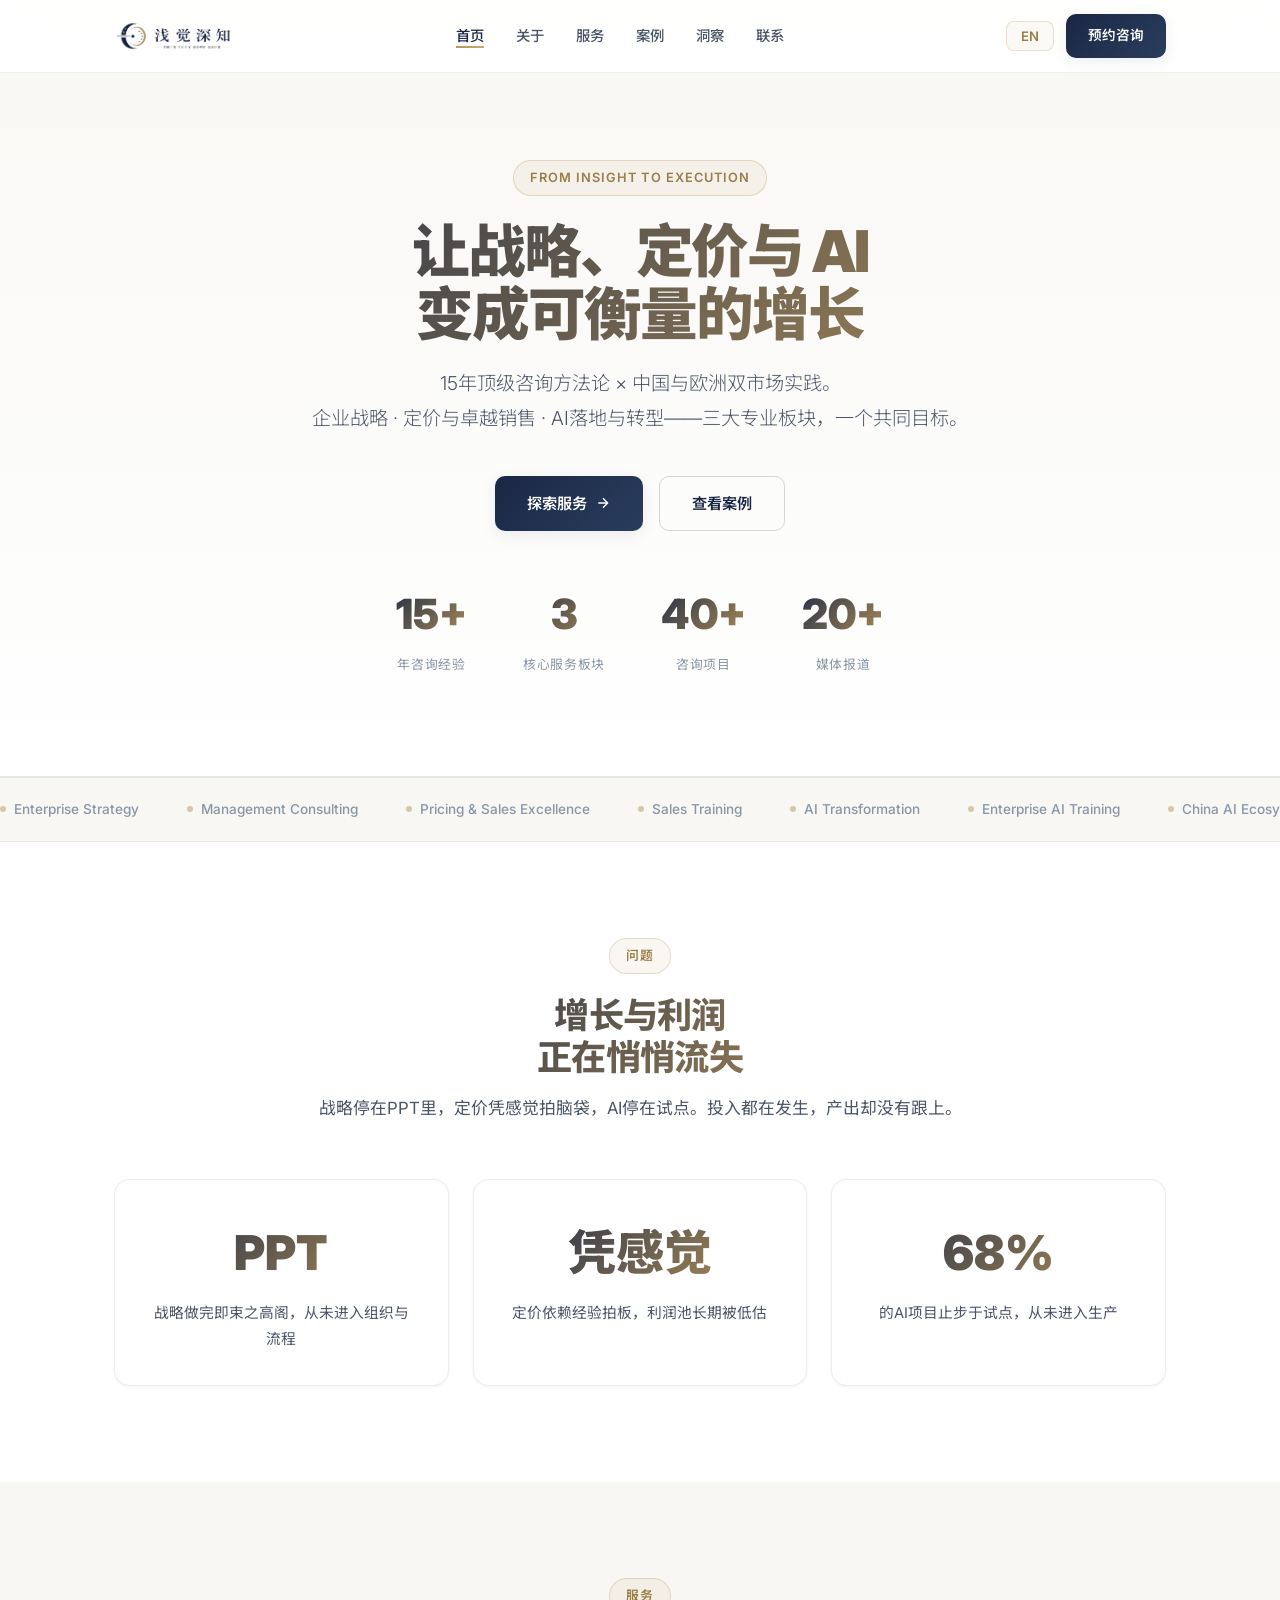
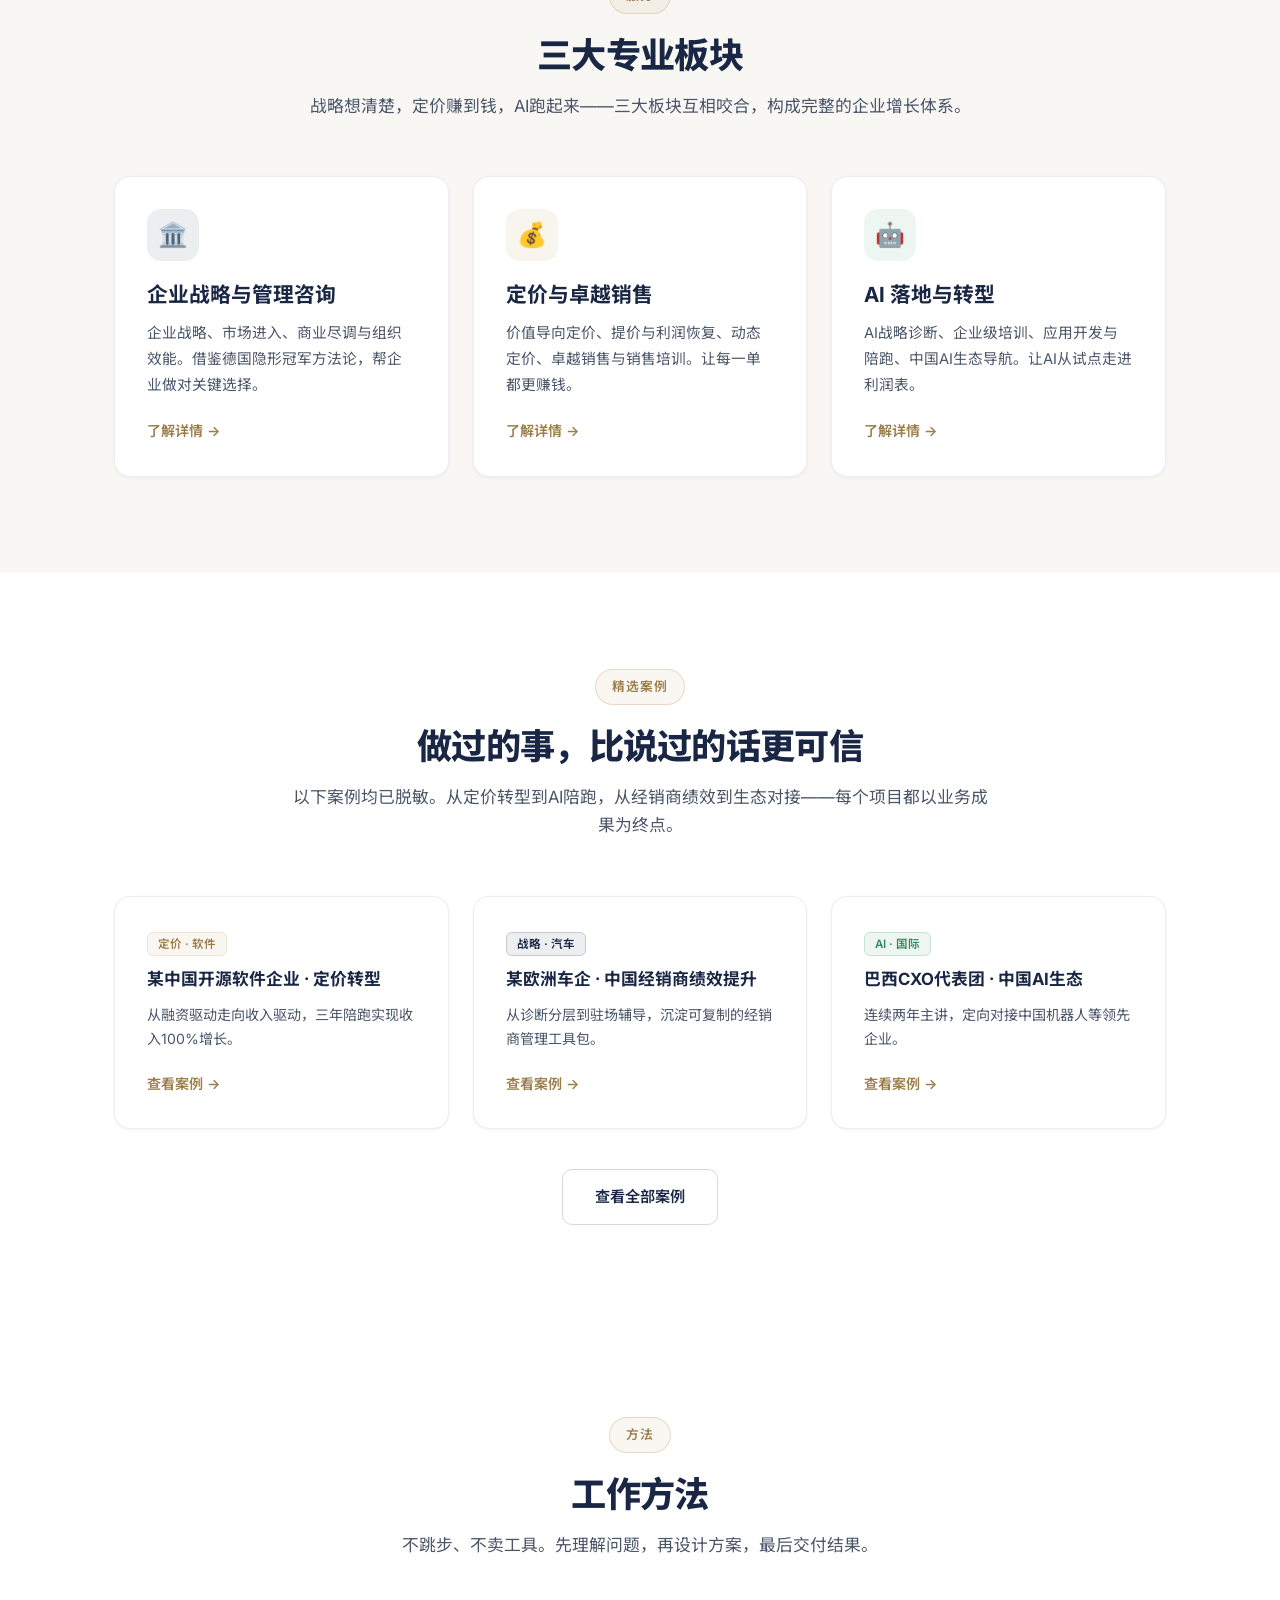
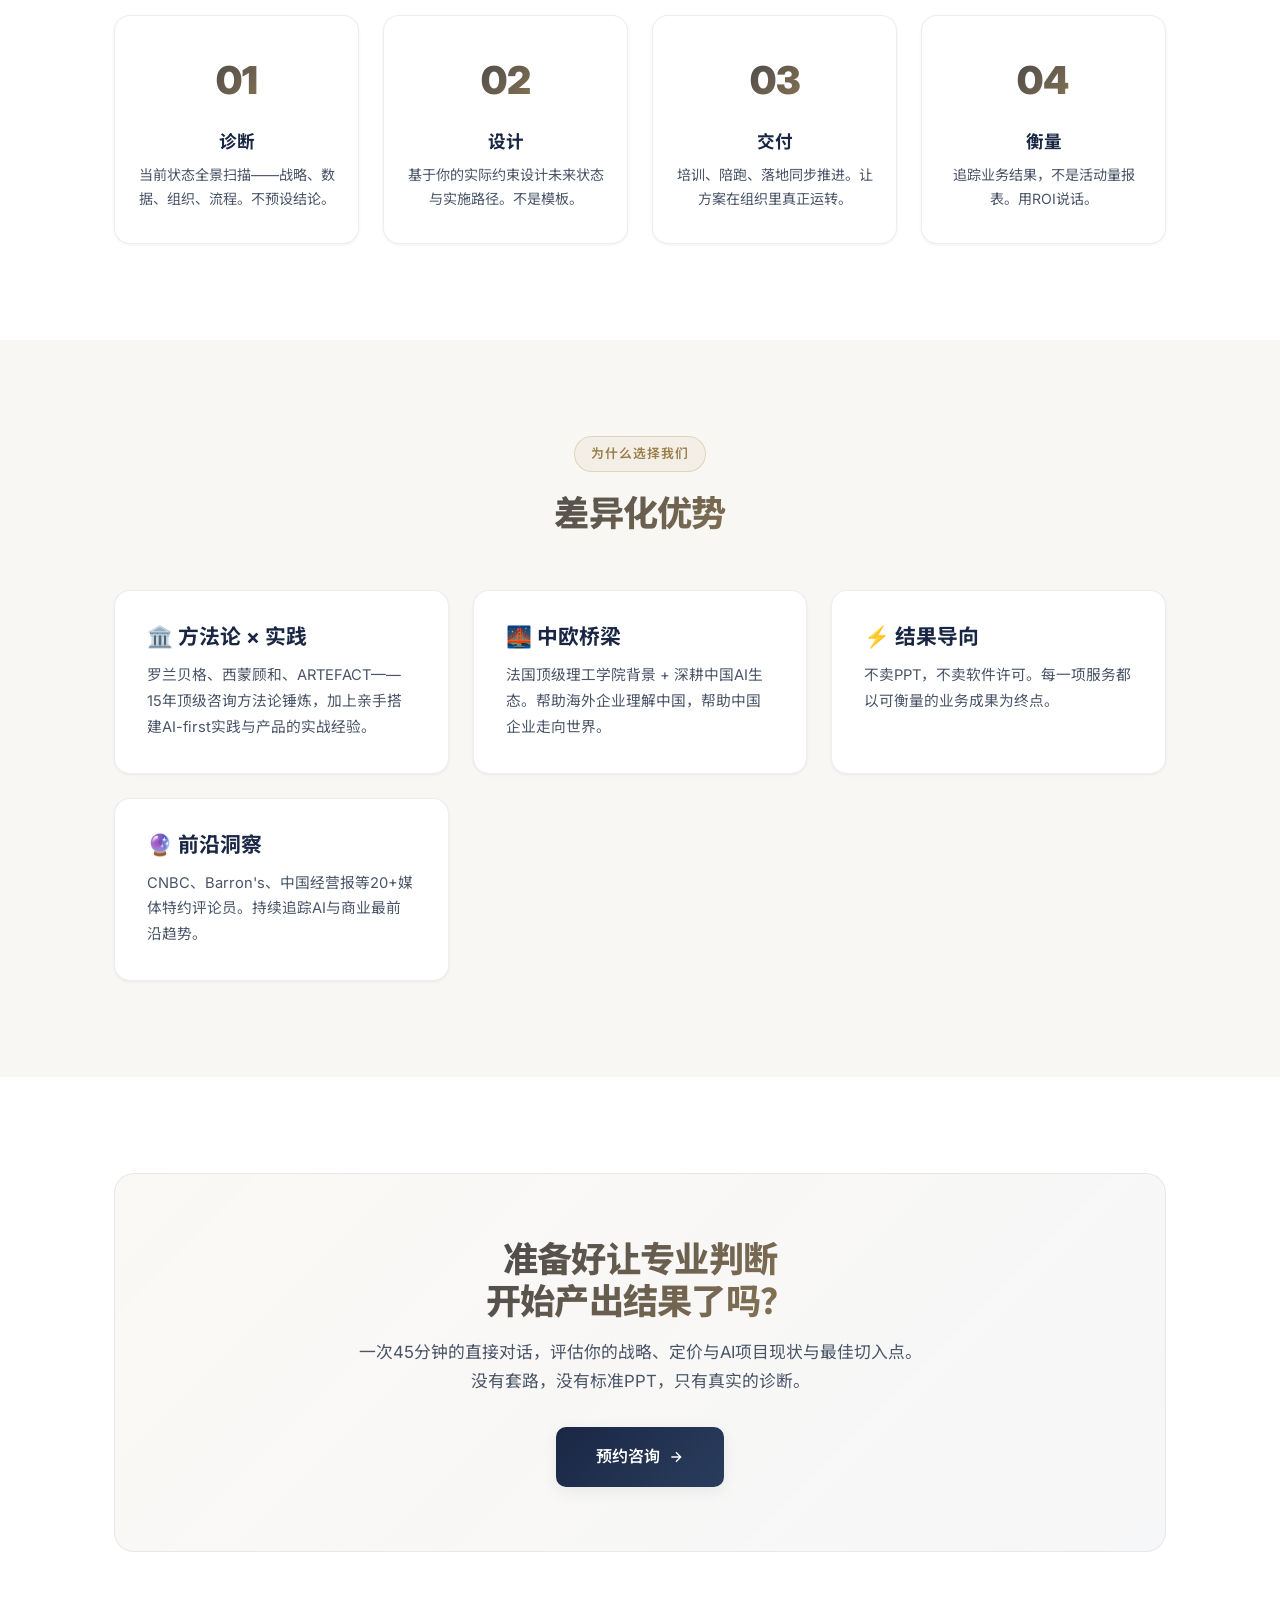
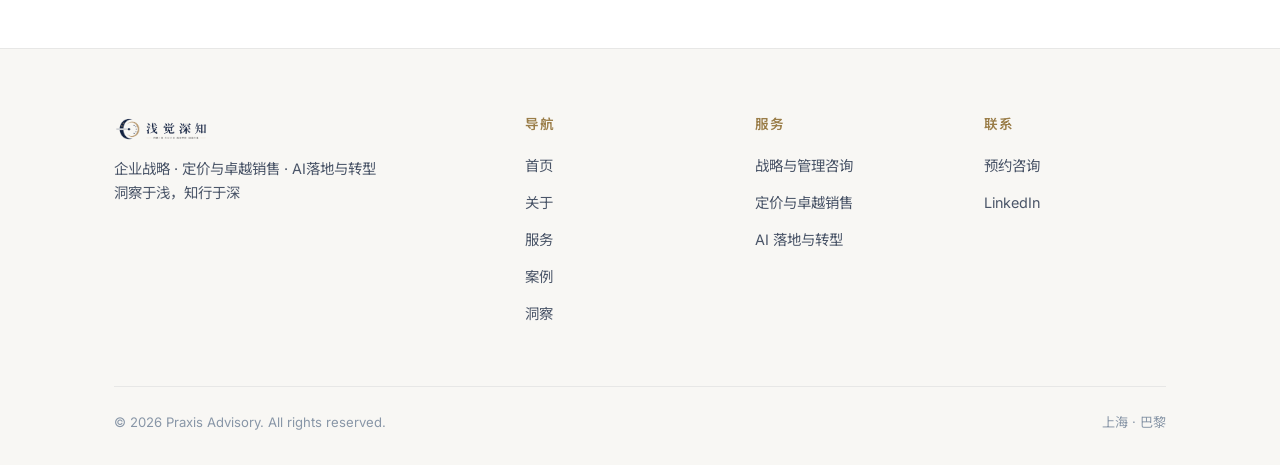
==== docs/index.html @ a4b7a56d "Deploy site from /docs for GitHub Pages branch deployment" ====
<!DOCTYPE html>
<html lang="zh-CN">
<head>
<meta charset="UTF-8">
<meta name="viewport" content="width=device-width, initial-scale=1.0">
<title>Praxis Advisory — 企业战略 · 定价 · AI 咨询</title>
<meta name="description" content="Praxis Advisory（浅觉深知）— From Insight to Execution. 15年咨询经验，三大专业板块：企业战略与管理咨询、定价与卓越销售、AI落地与转型。连接中国与欧洲。">
<link rel="stylesheet" href="style.css">
<style>
  .marquee-wrap {
    overflow:hidden; border-top:1px solid var(--border);
    border-bottom:1px solid var(--border); padding:20px 0;
    background:var(--bg2); z-index:1; position:relative;
  }
  .marquee {
    display:flex; gap:48px; animation:marquee 30s linear infinite;
    white-space:nowrap;
  }
  .marquee-item {
    font-size:.85rem; color:var(--muted); font-weight:500;
    display:flex; align-items:center; gap:8px; flex-shrink:0;
  }
  .marquee-item .dot { width:6px; height:6px; border-radius:50%; background:var(--gold); opacity:.5; }
  @keyframes marquee {
    0% { transform:translateX(0); }
    100% { transform:translateX(-50%); }
  }
  .cta-banner {
    background: linear-gradient(135deg, rgba(184,150,90,0.06), rgba(26,39,68,0.04));
    border:1px solid var(--border); border-radius:20px;
    padding:64px; text-align:center; position:relative; overflow:hidden;
  }
  .cta-banner h2 { margin-bottom:16px; position:relative; }
  .cta-banner p { margin-bottom:32px; position:relative; }
  .cta-banner .btn { position:relative; }
  .stat-card { text-align:center; }
  .case-feature { display:grid; grid-template-columns:repeat(auto-fit,minmax(320px,1fr)); gap:24px; margin-top:48px; }
  .case-feature a { text-decoration:none; }
  .case-feature .card { display:flex; flex-direction:column; height:100%; }
  .case-feature .card p { flex:1; }
</style>
</head>
<body>

<nav class="nav" id="nav">
  <div class="nav-inner">
    <a href="index.html" class="nav-logo">
      <img src="assets/logo-en.png" alt="Praxis Advisory" style="height:40px;" data-lang="en">
      <img src="assets/logo-cn.png" alt="浅觉深知" style="height:40px;" data-lang="zh">
    </a>
    <ul class="nav-links" id="navLinks">
      <li><a href="index.html" class="active"><span data-lang="zh">首页</span><span data-lang="en">Home</span></a></li>
      <li><a href="about.html"><span data-lang="zh">关于</span><span data-lang="en">About</span></a></li>
      <li><a href="services.html"><span data-lang="zh">服务</span><span data-lang="en">Services</span></a></li>
      <li><a href="cases.html"><span data-lang="zh">案例</span><span data-lang="en">Cases</span></a></li>
      <li><a href="insights.html"><span data-lang="zh">洞察</span><span data-lang="en">Insights</span></a></li>
      <li><a href="contact.html"><span data-lang="zh">联系</span><span data-lang="en">Contact</span></a></li>
    </ul>
    <div class="nav-cta">
      <button class="lang-toggle" onclick="toggleLang()" id="langBtn">EN</button>
      <a href="contact.html" class="btn btn-primary"><span data-lang="zh">预约咨询</span><span data-lang="en">Book a Call</span></a>
    </div>
    <button class="nav-toggle" onclick="document.getElementById('navLinks').classList.toggle('open')">
      <svg viewBox="0 0 24 24" fill="none" stroke="currentColor" stroke-width="2"><path d="M3 12h18M3 6h18M3 18h18"/></svg>
    </button>
  </div>
</nav>

<section class="hero">
  <div class="badge">From Insight to Execution</div>
  <h1 class="gradient-text" style="margin-top:24px;">
    <span data-lang="zh">让战略、定价与 AI<br>变成可衡量的增长</span>
    <span data-lang="en">Turn Strategy, Pricing & AI<br>Into Measurable Growth</span>
  </h1>
  <p class="subtitle">
    <span data-lang="zh">15年顶级咨询方法论 × 中国与欧洲双市场实践。<br>企业战略 · 定价与卓越销售 · AI落地与转型——三大专业板块，一个共同目标。</span>
    <span data-lang="en">15 years of top-tier consulting methodology × China-Europe practice.<br>Enterprise strategy · Pricing & sales excellence · AI transformation — three disciplines, one outcome.</span>
  </p>
  <div style="display:flex;gap:16px;justify-content:center;flex-wrap:wrap;">
    <a href="services.html" class="btn btn-primary">
      <span data-lang="zh">探索服务</span><span data-lang="en">Our Services</span>
      <svg viewBox="0 0 24 24" fill="none" stroke="currentColor" stroke-width="2"><path d="M5 12h14M12 5l7 7-7 7"/></svg>
    </a>
    <a href="cases.html" class="btn btn-ghost"><span data-lang="zh">查看案例</span><span data-lang="en">View Cases</span></a>
  </div>
  <div class="stats">
    <div class="stat"><div class="stat-num">15+</div><div class="stat-label"><span data-lang="zh">年咨询经验</span><span data-lang="en">Years Experience</span></div></div>
    <div class="stat"><div class="stat-num">3</div><div class="stat-label"><span data-lang="zh">核心服务板块</span><span data-lang="en">Core Disciplines</span></div></div>
    <div class="stat"><div class="stat-num">40+</div><div class="stat-label"><span data-lang="zh">咨询项目</span><span data-lang="en">Engagements</span></div></div>
    <div class="stat"><div class="stat-num">20+</div><div class="stat-label"><span data-lang="zh">媒体报道</span><span data-lang="en">Publications</span></div></div>
  </div>
</section>

<div class="marquee-wrap">
  <div class="marquee">
    <span class="marquee-item"><span class="dot"></span>Enterprise Strategy</span>
    <span class="marquee-item"><span class="dot"></span>Management Consulting</span>
    <span class="marquee-item"><span class="dot"></span>Pricing & Sales Excellence</span>
    <span class="marquee-item"><span class="dot"></span>Sales Training</span>
    <span class="marquee-item"><span class="dot"></span>AI Transformation</span>
    <span class="marquee-item"><span class="dot"></span>Enterprise AI Training</span>
    <span class="marquee-item"><span class="dot"></span>China AI Ecosystem</span>
    <span class="marquee-item"><span class="dot"></span>Hidden Champion Research</span>
    <span class="marquee-item"><span class="dot"></span>Enterprise Strategy</span>
    <span class="marquee-item"><span class="dot"></span>Management Consulting</span>
    <span class="marquee-item"><span class="dot"></span>Pricing & Sales Excellence</span>
    <span class="marquee-item"><span class="dot"></span>Sales Training</span>
    <span class="marquee-item"><span class="dot"></span>AI Transformation</span>
    <span class="marquee-item"><span class="dot"></span>Enterprise AI Training</span>
    <span class="marquee-item"><span class="dot"></span>China AI Ecosystem</span>
    <span class="marquee-item"><span class="dot"></span>Hidden Champion Research</span>
  </div>
</div>

<section class="section-pad">
  <div class="container">
    <div class="section-header">
      <div class="badge"><span data-lang="zh">问题</span><span data-lang="en">The Problem</span></div>
      <h2 class="gradient-text">
        <span data-lang="zh">增长与利润<br>正在悄悄流失</span>
        <span data-lang="en">Growth & Profit<br>Are Silently Leaking</span>
      </h2>
      <p>
        <span data-lang="zh">战略停在PPT里，定价凭感觉拍脑袋，AI停在试点。投入都在发生，产出却没有跟上。</span>
        <span data-lang="en">Strategy stays on slides. Pricing runs on gut feel. AI stalls in pilots. The investment happens — the outcomes don't.</span>
      </p>
    </div>
    <div class="card-grid">
      <div class="card stat-card">
        <div class="stat-num" style="font-size:3rem;">PPT</div>
        <p style="margin-top:8px;"><span data-lang="zh">战略做完即束之高阁，从未进入组织与流程</span><span data-lang="en">Strategy decks shelved before they touch the organization</span></p>
      </div>
      <div class="card stat-card">
        <div class="stat-num" style="font-size:3rem;">凭感觉</div>
        <p style="margin-top:8px;"><span data-lang="zh">定价依赖经验拍板，利润池长期被低估</span><span data-lang="en">Pricing by intuition — profit pools left on the table</span></p>
      </div>
      <div class="card stat-card">
        <div class="stat-num" style="font-size:3rem;">68%</div>
        <p style="margin-top:8px;"><span data-lang="zh">的AI项目止步于试点，从未进入生产</span><span data-lang="en">of AI projects stall before production</span></p>
      </div>
    </div>
  </div>
</section>

<section class="section-pad" style="background:var(--bg2);">
  <div class="container">
    <div class="section-header">
      <div class="badge"><span data-lang="zh">服务</span><span data-lang="en">Services</span></div>
      <h2><span data-lang="zh">三大专业板块</span><span data-lang="en">Three Core Disciplines</span></h2>
      <p><span data-lang="zh">战略想清楚，定价赚到钱，AI跑起来——三大板块互相咬合，构成完整的企业增长体系。</span><span data-lang="en">Clear strategy, profitable pricing, working AI — three disciplines that lock together into one growth system.</span></p>
    </div>
    <div class="card-grid">
      <a href="services.html#strategy" class="card" style="text-decoration:none;">
        <div class="card-icon" style="background:rgba(26,39,68,0.08);">🏛️</div>
        <h3><span data-lang="zh">企业战略与管理咨询</span><span data-lang="en">Strategy & Management Consulting</span></h3>
        <p><span data-lang="zh">企业战略、市场进入、商业尽调与组织效能。借鉴德国隐形冠军方法论，帮企业做对关键选择。</span><span data-lang="en">Corporate strategy, market entry, commercial due diligence and organizational effectiveness — informed by hidden-champion methodology.</span></p>
        <span class="card-link"><span data-lang="zh">了解详情 →</span><span data-lang="en">Learn More →</span></span>
      </a>
      <a href="services.html#pricing" class="card" style="text-decoration:none;">
        <div class="card-icon" style="background:rgba(184,150,90,0.1);">💰</div>
        <h3><span data-lang="zh">定价与卓越销售</span><span data-lang="en">Pricing & Sales Excellence</span></h3>
        <p><span data-lang="zh">价值导向定价、提价与利润恢复、动态定价、卓越销售与销售培训。让每一单都更赚钱。</span><span data-lang="en">Value-based pricing, margin recovery, dynamic pricing, sales excellence and sales training — make every deal more profitable.</span></p>
        <span class="card-link"><span data-lang="zh">了解详情 →</span><span data-lang="en">Learn More →</span></span>
      </a>
      <a href="services.html#ai" class="card" style="text-decoration:none;">
        <div class="card-icon" style="background:rgba(45,138,94,0.08);">🤖</div>
        <h3><span data-lang="zh">AI 落地与转型</span><span data-lang="en">AI Implementation & Transformation</span></h3>
        <p><span data-lang="zh">AI战略诊断、企业级培训、应用开发与陪跑、中国AI生态导航。让AI从试点走进利润表。</span><span data-lang="en">AI strategy, enterprise training, application development & co-piloting, and China ecosystem navigation — from pilot to P&L.</span></p>
        <span class="card-link"><span data-lang="zh">了解详情 →</span><span data-lang="en">Learn More →</span></span>
      </a>
    </div>
  </div>
</section>

<section class="section-pad">
  <div class="container">
    <div class="section-header">
      <div class="badge"><span data-lang="zh">精选案例</span><span data-lang="en">Featured Cases</span></div>
      <h2><span data-lang="zh">做过的事，比说过的话更可信</span><span data-lang="en">What We've Done Speaks Louder</span></h2>
      <p><span data-lang="zh">以下案例均已脱敏。从定价转型到AI陪跑，从经销商绩效到生态对接——每个项目都以业务成果为终点。</span><span data-lang="en">Anonymized by design. From pricing transformation to AI co-piloting, from dealer performance to ecosystem connections — every engagement ends in outcomes.</span></p>
    </div>
    <div class="case-feature">
      <a href="cases.html#pricing"><div class="card">
        <div class="case-top" style="margin-bottom:12px;"><span style="font-size:.72rem;padding:4px 10px;border-radius:6px;font-weight:600;background:rgba(184,150,90,0.08);color:var(--gold-dark);border:1px solid rgba(184,150,90,0.2);"><span data-lang="zh">定价 · 软件</span><span data-lang="en">Pricing · Software</span></span></div>
        <h3 style="font-size:1.05rem;"><span data-lang="zh">某中国开源软件企业 · 定价转型</span><span data-lang="en">Chinese Open-Source Firm · Pricing Transformation</span></h3>
        <p style="font-size:.88rem;"><span data-lang="zh">从融资驱动走向收入驱动，三年陪跑实现收入100%增长。</span><span data-lang="en">Three-year co-pilot that doubled revenue — from capital-driven to revenue-driven growth.</span></p>
        <span class="card-link"><span data-lang="zh">查看案例 →</span><span data-lang="en">View Case →</span></span>
      </div></a>
      <a href="cases.html#strategy"><div class="card">
        <div class="case-top" style="margin-bottom:12px;"><span style="font-size:.72rem;padding:4px 10px;border-radius:6px;font-weight:600;background:rgba(26,39,68,0.08);color:var(--navy);border:1px solid rgba(26,39,68,0.18);"><span data-lang="zh">战略 · 汽车</span><span data-lang="en">Strategy · Auto</span></span></div>
        <h3 style="font-size:1.05rem;"><span data-lang="zh">某欧洲车企 · 中国经销商绩效提升</span><span data-lang="en">European OEM · Dealer Performance in China</span></h3>
        <p style="font-size:.88rem;"><span data-lang="zh">从诊断分层到驻场辅导，沉淀可复制的经销商管理工具包。</span><span data-lang="en">Diagnosis, tiering and on-site coaching — a dealer-management toolkit rolled out network-wide.</span></p>
        <span class="card-link"><span data-lang="zh">查看案例 →</span><span data-lang="en">View Case →</span></span>
      </div></a>
      <a href="cases.html#ai"><div class="card">
        <div class="case-top" style="margin-bottom:12px;"><span style="font-size:.72rem;padding:4px 10px;border-radius:6px;font-weight:600;background:rgba(45,138,94,0.08);color:var(--emerald);border:1px solid rgba(45,138,94,0.2);"><span data-lang="zh">AI · 国际</span><span data-lang="en">AI · International</span></span></div>
        <h3 style="font-size:1.05rem;"><span data-lang="zh">巴西CXO代表团 · 中国AI生态</span><span data-lang="en">Brazilian CXOs · China AI Ecosystem</span></h3>
        <p style="font-size:.88rem;"><span data-lang="zh">连续两年主讲，定向对接中国机器人等领先企业。</span><span data-lang="en">Two years running — ecosystem briefings plus targeted connections to Chinese robotics leaders.</span></p>
        <span class="card-link"><span data-lang="zh">查看案例 →</span><span data-lang="en">View Case →</span></span>
      </div></a>
    </div>
    <div style="text-align:center;margin-top:40px;">
      <a href="cases.html" class="btn btn-ghost"><span data-lang="zh">查看全部案例</span><span data-lang="en">All Case Studies</span></a>
    </div>
  </div>
</section>

<section class="section-pad">
  <div class="container">
    <div class="section-header">
      <div class="badge"><span data-lang="zh">方法</span><span data-lang="en">Approach</span></div>
      <h2><span data-lang="zh">工作方法</span><span data-lang="en">How We Work</span></h2>
      <p><span data-lang="zh">不跳步、不卖工具。先理解问题，再设计方案，最后交付结果。</span><span data-lang="en">No shortcuts. No vendor agenda. Understand first, design second, deliver last.</span></p>
    </div>
    <div class="steps">
      <div class="step"><div class="step-num">01</div><h3><span data-lang="zh">诊断</span><span data-lang="en">Assess</span></h3><p><span data-lang="zh">当前状态全景扫描——战略、数据、组织、流程。不预设结论。</span><span data-lang="en">Current-state mapping across strategy, data, organization, and process. No assumptions.</span></p></div>
      <div class="step"><div class="step-num">02</div><h3><span data-lang="zh">设计</span><span data-lang="en">Design</span></h3><p><span data-lang="zh">基于你的实际约束设计未来状态与实施路径。不是模板。</span><span data-lang="en">Future-state design built around your actual constraints. Not a template.</span></p></div>
      <div class="step"><div class="step-num">03</div><h3><span data-lang="zh">交付</span><span data-lang="en">Deliver</span></h3><p><span data-lang="zh">培训、陪跑、落地同步推进。让方案在组织里真正运转。</span><span data-lang="en">Training, co-piloting and implementation in parallel — making the plan work inside the organization.</span></p></div>
      <div class="step"><div class="step-num">04</div><h3><span data-lang="zh">衡量</span><span data-lang="en">Measure</span></h3><p><span data-lang="zh">追踪业务结果，不是活动量报表。用ROI说话。</span><span data-lang="en">Track business outcomes, not activity dashboards. ROI speaks.</span></p></div>
    </div>
  </div>
</section>

<section class="section-pad" style="background:var(--bg2);">
  <div class="container">
    <div class="section-header">
      <div class="badge"><span data-lang="zh">为什么选择我们</span><span data-lang="en">Why Praxis</span></div>
      <h2 class="gradient-text"><span data-lang="zh">差异化优势</span><span data-lang="en">What Sets Us Apart</span></h2>
    </div>
    <div class="card-grid" style="grid-template-columns:repeat(auto-fit,minmax(280px,1fr));">
      <div class="card"><h3>🏛️ <span data-lang="zh">方法论 × 实践</span><span data-lang="en">Methodology × Practice</span></h3><p><span data-lang="zh">罗兰贝格、西蒙顾和、ARTEFACT——15年顶级咨询方法论锤炼，加上亲手搭建AI-first实践与产品的实战经验。</span><span data-lang="en">Roland Berger, Simon-Kucher, ARTEFACT — 15 years of top-tier consulting methodology, plus hands-on AI-first practice and product building.</span></p></div>
      <div class="card"><h3>🌉 <span data-lang="zh">中欧桥梁</span><span data-lang="en">China-Europe Bridge</span></h3><p><span data-lang="zh">法国顶级理工学院背景 + 深耕中国AI生态。帮助海外企业理解中国，帮助中国企业走向世界。</span><span data-lang="en">École Polytechnique background + deep China AI ecosystem knowledge. Connecting both worlds.</span></p></div>
      <div class="card"><h3>⚡ <span data-lang="zh">结果导向</span><span data-lang="en">Outcome Accountable</span></h3><p><span data-lang="zh">不卖PPT，不卖软件许可。每一项服务都以可衡量的业务成果为终点。</span><span data-lang="en">No decks. No software licenses. Every engagement ends with measurable business results.</span></p></div>
      <div class="card"><h3>🔮 <span data-lang="zh">前沿洞察</span><span data-lang="en">Cutting-Edge Insight</span></h3><p><span data-lang="zh">CNBC、Barron's、中国经营报等20+媒体特约评论员。持续追踪AI与商业最前沿趋势。</span><span data-lang="en">Featured in CNBC, Barron's, SCMP and 20+ publications. Continuously tracking AI and business frontier trends.</span></p></div>
    </div>
  </div>
</section>

<section class="section-pad">
  <div class="container">
    <div class="cta-banner">
      <h2 class="gradient-text">
        <span data-lang="zh">准备好让专业判断<br>开始产出结果了吗？</span>
        <span data-lang="en">Ready to Turn Expertise<br>Into Results?</span>
      </h2>
      <p style="color:var(--text2);font-size:1.05rem;">
        <span data-lang="zh">一次45分钟的直接对话，评估你的战略、定价与AI项目现状与最佳切入点。<br>没有套路，没有标准PPT，只有真实的诊断。</span>
        <span data-lang="en">A 45-minute direct conversation to assess where your strategy, pricing and AI programs stand.<br>No pitch. No standard deck. A real assessment.</span>
      </p>
      <a href="contact.html" class="btn btn-primary" style="font-size:1rem;padding:16px 40px;">
        <span data-lang="zh">预约咨询</span><span data-lang="en">Book a Discovery Call</span>
        <svg viewBox="0 0 24 24" fill="none" stroke="currentColor" stroke-width="2"><path d="M5 12h14M12 5l7 7-7 7"/></svg>
      </a>
    </div>
  </div>
</section>

<footer class="footer">
  <div class="container">
    <div class="footer-grid">
      <div class="footer-brand">
        <a href="index.html" class="nav-logo" style="margin-bottom:8px;">
          <img src="assets/logo-en.png" alt="Praxis Advisory" style="height:32px;" data-lang="en">
          <img src="assets/logo-cn.png" alt="浅觉深知" style="height:32px;" data-lang="zh">
        </a>
        <p><span data-lang="zh">企业战略 · 定价与卓越销售 · AI落地与转型<br>洞察于浅，知行于深</span><span data-lang="en">Enterprise Strategy · Pricing & Sales Excellence · AI Transformation<br>From Insight to Execution</span></p>
      </div>
      <div><h4><span data-lang="zh">导航</span><span data-lang="en">Navigation</span></h4><ul><li><a href="index.html"><span data-lang="zh">首页</span><span data-lang="en">Home</span></a></li><li><a href="about.html"><span data-lang="zh">关于</span><span data-lang="en">About</span></a></li><li><a href="services.html"><span data-lang="zh">服务</span><span data-lang="en">Services</span></a></li><li><a href="cases.html"><span data-lang="zh">案例</span><span data-lang="en">Cases</span></a></li><li><a href="insights.html"><span data-lang="zh">洞察</span><span data-lang="en">Insights</span></a></li></ul></div>
      <div><h4><span data-lang="zh">服务</span><span data-lang="en">Services</span></h4><ul><li><a href="services.html#strategy"><span data-lang="zh">战略与管理咨询</span><span data-lang="en">Strategy & Mgmt</span></a></li><li><a href="services.html#pricing"><span data-lang="zh">定价与卓越销售</span><span data-lang="en">Pricing & Sales</span></a></li><li><a href="services.html#ai"><span data-lang="zh">AI 落地与转型</span><span data-lang="en">AI Transformation</span></a></li></ul></div>
      <div><h4><span data-lang="zh">联系</span><span data-lang="en">Contact</span></h4><ul><li><a href="contact.html"><span data-lang="zh">预约咨询</span><span data-lang="en">Book a Call</span></a></li><li><a href="https://www.linkedin.com/in/alexandre-lu/" target="_blank">LinkedIn</a></li></ul></div>
    </div>
    <div class="footer-bottom"><span>© 2026 Praxis Advisory. All rights reserved.</span><span><span data-lang="zh">上海 · 巴黎</span><span data-lang="en">Shanghai · Paris</span></span></div>
  </div>
</footer>

<script>
window.addEventListener('scroll',()=>{document.getElementById('nav').classList.toggle('scrolled',window.scrollY>40)});
let currentLang='zh';
function toggleLang(){currentLang=currentLang==='zh'?'en':'zh';document.body.classList.toggle('lang-en',currentLang==='en');document.getElementById('langBtn').textContent=currentLang==='zh'?'EN':'中';document.documentElement.lang=currentLang==='zh'?'zh-CN':'en'}
</script>
</body></html>
---- docs/style.css ----
/* ============================================
   Praxis Advisory — Global Stylesheet
   Light theme · Navy + Gold · High contrast
   ============================================ */

@import url('https://fonts.googleapis.com/css2?family=Inter:wght@300;400;500;600;700;800;900&family=Noto+Sans+SC:wght@300;400;500;700;900&family=Noto+Serif+SC:wght@400;600;700&display=swap');

:root {
  --bg: #ffffff;
  --bg2: #f8f7f4;
  --bg3: #f0eee9;
  --card: #ffffff;
  --card-hover: #faf9f6;
  --border: rgba(26,39,68,0.08);
  --border-hover: rgba(26,39,68,0.18);
  --navy: #1a2744;
  --navy-light: #2a3d5e;
  --gold: #b8965a;
  --gold-light: #c9a96e;
  --gold-dark: #9a7d48;
  --text: #1a2744;
  --text2: #4a5568;
  --muted: #8896a7;
  --accent: #b8965a;
  --emerald: #2d8a5e;
  --rose: #c53030;
  --shadow-sm: 0 1px 3px rgba(26,39,68,0.06);
  --shadow-md: 0 4px 16px rgba(26,39,68,0.08);
  --shadow-lg: 0 8px 32px rgba(26,39,68,0.12);
}

* { margin:0; padding:0; box-sizing:border-box; }
html { scroll-behavior: smooth; }
body {
  font-family: 'Inter','Noto Sans SC',-apple-system,BlinkMacSystemFont,sans-serif;
  background: var(--bg);
  color: var(--text);
  line-height: 1.7;
  overflow-x: hidden;
}

/* ===== Utility ===== */
.container { position:relative; max-width:1100px; margin:0 auto; padding:0 24px; z-index:1; }
.section-pad { padding:96px 0; }
.text-center { text-align:center; }

/* ===== Typography ===== */
h1 { font-size:3.6rem; font-weight:900; letter-spacing:-.035em; line-height:1.1; }
h2 { font-size:2.2rem; font-weight:800; letter-spacing:-.02em; line-height:1.2; }
h3 { font-size:1.3rem; font-weight:700; line-height:1.35; }
p  { color: var(--text2); font-size:1rem; }

.gradient-text {
  background: linear-gradient(135deg, var(--navy) 0%, var(--gold) 100%);
  -webkit-background-clip: text;
  -webkit-text-fill-color: transparent;
}

/* ===== Badge / Chip ===== */
.badge {
  display:inline-block; padding:6px 16px; border-radius:20px;
  border:1px solid rgba(184,150,90,0.3); background:rgba(184,150,90,0.08);
  color:var(--gold-dark); font-size:.8rem; font-weight:600;
  letter-spacing:.08em; text-transform:uppercase;
}

/* ===== Buttons ===== */
.btn {
  display:inline-flex; align-items:center; gap:8px;
  padding:14px 32px; border-radius:10px; font-size:.95rem; font-weight:600;
  text-decoration:none; transition:all .3s; cursor:pointer; border:none;
  font-family:inherit;
}
.btn-primary {
  background: linear-gradient(135deg, var(--navy), var(--navy-light));
  color:#fff; box-shadow:var(--shadow-md);
}
.btn-primary:hover {
  transform:translateY(-2px);
  box-shadow:var(--shadow-lg);
}
.btn-ghost {
  background:transparent; color:var(--navy);
  border:1.5px solid var(--border-hover);
}
.btn-ghost:hover {
  background:var(--navy); color:#fff; border-color:var(--navy);
}
.btn svg { width:16px; height:16px; }

/* ===== Navigation ===== */
.nav {
  position:fixed; top:0; left:0; right:0; z-index:100;
  background:rgba(255,255,255,0.92); backdrop-filter:blur(20px) saturate(1.4);
  border-bottom:1px solid var(--border);
  transition: all .3s;
}
.nav.scrolled { box-shadow:var(--shadow-sm); }
.nav-inner {
  max-width:1100px; margin:0 auto; padding:0 24px;
  display:flex; align-items:center; justify-content:space-between; height:72px;
}
.nav-logo {
  font-size:1.05rem; font-weight:800; text-decoration:none; color:var(--navy);
  letter-spacing:-.01em; display:flex; align-items:center; gap:10px;
}
.nav-logo img { height:40px; width:auto; }
.nav-links { display:flex; gap:32px; list-style:none; }
.nav-links a {
  color:var(--text2); text-decoration:none; font-size:.9rem; font-weight:500;
  transition:color .2s; position:relative;
}
.nav-links a:hover, .nav-links a.active { color:var(--navy); }
.nav-links a::after {
  content:''; position:absolute; bottom:-4px; left:0; width:0; height:2px;
  background:linear-gradient(90deg, var(--gold), var(--gold-light));
  transition:width .3s;
}
.nav-links a:hover::after, .nav-links a.active::after { width:100%; }
.nav-cta { display:flex; align-items:center; gap:12px; }
.nav-cta .btn { padding:10px 22px; font-size:.85rem; }

/* Lang toggle */
.lang-toggle {
  display:flex; align-items:center; gap:6px;
  padding:6px 14px; border-radius:8px; cursor:pointer;
  border:1.5px solid rgba(184,150,90,0.25); background:rgba(184,150,90,0.06);
  color:var(--gold-dark); font-size:.82rem; font-weight:600;
  transition:all .2s; font-family:inherit;
}
.lang-toggle:hover { border-color:var(--gold); background:rgba(184,150,90,0.12); }

/* Mobile menu */
.nav-toggle { display:none; background:none; border:none; color:var(--navy); cursor:pointer; padding:8px; }
.nav-toggle svg { width:24px; height:24px; }

/* ===== Hero ===== */
.hero {
  position:relative; text-align:center;
  padding:160px 24px 100px;
  border-bottom:1px solid var(--border);
  background:linear-gradient(180deg,var(--bg2) 0%,var(--bg) 100%);
  z-index:1;
}
.hero h1 { margin-bottom:20px; }
.hero .subtitle {
  font-size:1.2rem; color:var(--text2); max-width:680px;
  margin:0 auto 40px; font-weight:300; line-height:1.8;
}
.hero .stats {
  display:flex; justify-content:center; gap:56px; flex-wrap:wrap; margin-top:48px;
}
.stat { text-align:center; }
.stat-num {
  font-size:2.6rem; font-weight:900;
  background:linear-gradient(135deg,var(--navy),var(--gold));
  -webkit-background-clip:text; -webkit-text-fill-color:transparent;
}
.stat-label {
  font-size:.8rem; color:var(--muted); margin-top:4px;
  text-transform:uppercase; letter-spacing:.05em;
}

/* ===== Cards ===== */
.card-grid {
  display:grid; grid-template-columns:repeat(auto-fit, minmax(320px, 1fr));
  gap:24px; margin-top:48px;
}
.card {
  background:var(--card); border:1px solid var(--border);
  border-radius:16px; padding:32px; transition:all .3s ease;
  position:relative; box-shadow:var(--shadow-sm);
}
.card:hover {
  border-color:var(--border-hover); background:var(--card-hover);
  transform:translateY(-3px); box-shadow:var(--shadow-md);
}
.card-icon {
  width:52px; height:52px; border-radius:14px;
  display:flex; align-items:center; justify-content:center;
  font-size:1.5rem; margin-bottom:20px;
}
.card h3 { margin-bottom:12px; color:var(--navy); }
.card p { font-size:.92rem; line-height:1.75; }
.card-link {
  display:inline-flex; align-items:center; gap:6px;
  margin-top:20px; color:var(--gold-dark); font-size:.88rem; font-weight:600;
  text-decoration:none; transition:gap .2s;
}
.card-link:hover { gap:10px; color:var(--gold); }

/* ===== Section Headers ===== */
.section-header {
  text-align:center; max-width:700px; margin:0 auto 56px;
}
.section-header .badge { margin-bottom:20px; }
.section-header h2 { margin-bottom:16px; }
.section-header p { font-size:1.05rem; }

/* ===== Timeline ===== */
.timeline { position:relative; padding-left:40px; margin-top:48px; }
.timeline::before {
  content:''; position:absolute; left:15px; top:0; bottom:0; width:2px;
  background:linear-gradient(180deg,var(--gold),var(--gold-light),var(--border));
}
.timeline-item { position:relative; margin-bottom:48px; }
.timeline-item::before {
  content:''; position:absolute; left:-33px; top:6px;
  width:12px; height:12px; border-radius:50%;
  background:var(--gold); box-shadow:0 0 0 4px rgba(184,150,90,0.15);
}
.timeline-year {
  font-size:.8rem; color:var(--gold-dark); font-weight:600;
  text-transform:uppercase; letter-spacing:.08em; margin-bottom:8px;
}
.timeline-item h3 { margin-bottom:8px; color:var(--navy); }
.timeline-item p { font-size:.92rem; }

/* ===== Process Steps ===== */
.steps { display:grid; grid-template-columns:repeat(4,1fr); gap:24px; margin-top:48px; }
.step {
  text-align:center; padding:32px 20px; border-radius:16px;
  background:var(--card); border:1px solid var(--border);
  position:relative; box-shadow:var(--shadow-sm);
}
.step-num {
  font-size:2.4rem; font-weight:900; margin-bottom:16px;
  background:linear-gradient(135deg,var(--navy),var(--gold));
  -webkit-background-clip:text; -webkit-text-fill-color:transparent;
}
.step h3 { margin-bottom:10px; font-size:1.1rem; color:var(--navy); }
.step p { font-size:.88rem; }

/* ===== FAQ ===== */
.faq-item {
  border-bottom:1px solid var(--border); padding:24px 0;
}
.faq-q {
  font-size:1.05rem; font-weight:600; color:var(--navy); cursor:pointer;
  display:flex; justify-content:space-between; align-items:center;
}
.faq-q::after { content:'+'; font-size:1.4rem; color:var(--gold); transition:transform .3s; }
.faq-item.open .faq-q::after { transform:rotate(45deg); }
.faq-a {
  max-height:0; overflow:hidden; transition:max-height .4s ease;
  color:var(--text2); font-size:.95rem; line-height:1.8;
}
.faq-item.open .faq-a { max-height:300px; }

/* ===== Footer ===== */
.footer {
  border-top:1px solid var(--border);
  padding:64px 0 32px;
  background:var(--bg2);
  z-index:1; position:relative;
}
.footer-grid {
  display:grid; grid-template-columns:2fr 1fr 1fr 1fr; gap:48px;
  margin-bottom:48px;
}
.footer-brand p { margin-top:12px; font-size:.9rem; }
.footer h4 {
  font-size:.85rem; font-weight:600; color:var(--gold-dark);
  text-transform:uppercase; letter-spacing:.06em; margin-bottom:16px;
}
.footer ul { list-style:none; }
.footer ul li { margin-bottom:10px; }
.footer ul a {
  color:var(--text2); text-decoration:none; font-size:.9rem; transition:color .2s;
}
.footer ul a:hover { color:var(--navy); }
.footer-bottom {
  border-top:1px solid var(--border); padding-top:24px;
  display:flex; justify-content:space-between; align-items:center;
  color:var(--muted); font-size:.82rem;
}

/* ===== Bilingual ===== */
[data-lang="en"] { display:none; }
body.lang-en [data-lang="zh"] { display:none; }
body.lang-en [data-lang="en"] { display:block; }
span[data-lang="en"] { display:none; }
body.lang-en span[data-lang="zh"] { display:none; }
body.lang-en span[data-lang="en"] { display:inline; }
.nav-links span[data-lang="en"] { display:none; }
body.lang-en .nav-links span[data-lang="zh"] { display:none; }
body.lang-en .nav-links span[data-lang="en"] { display:inline; }

/* ===== Responsive ===== */
@media(max-width:900px) {
  h1 { font-size:2.4rem; }
  h2 { font-size:1.7rem; }
  .hero { padding:120px 16px 64px; }
  .hero .stats { gap:28px; }
  .stat-num { font-size:1.8rem; }
  .steps { grid-template-columns:1fr 1fr; }
  .footer-grid { grid-template-columns:1fr 1fr; }
  .nav-links { display:none; }
  .nav-toggle { display:block; }
  .nav-links.open {
    display:flex; flex-direction:column; position:absolute;
    top:72px; left:0; right:0; background:rgba(255,255,255,0.98);
    backdrop-filter:blur(20px); padding:24px; gap:20px;
    border-bottom:1px solid var(--border);
  }
}
@media(max-width:640px) {
  h1 { font-size:2rem; }
  .steps { grid-template-columns:1fr; }
  .card-grid { grid-template-columns:1fr; }
  .footer-grid { grid-template-columns:1fr; }
  .footer-bottom { flex-direction:column; gap:12px; text-align:center; }
}
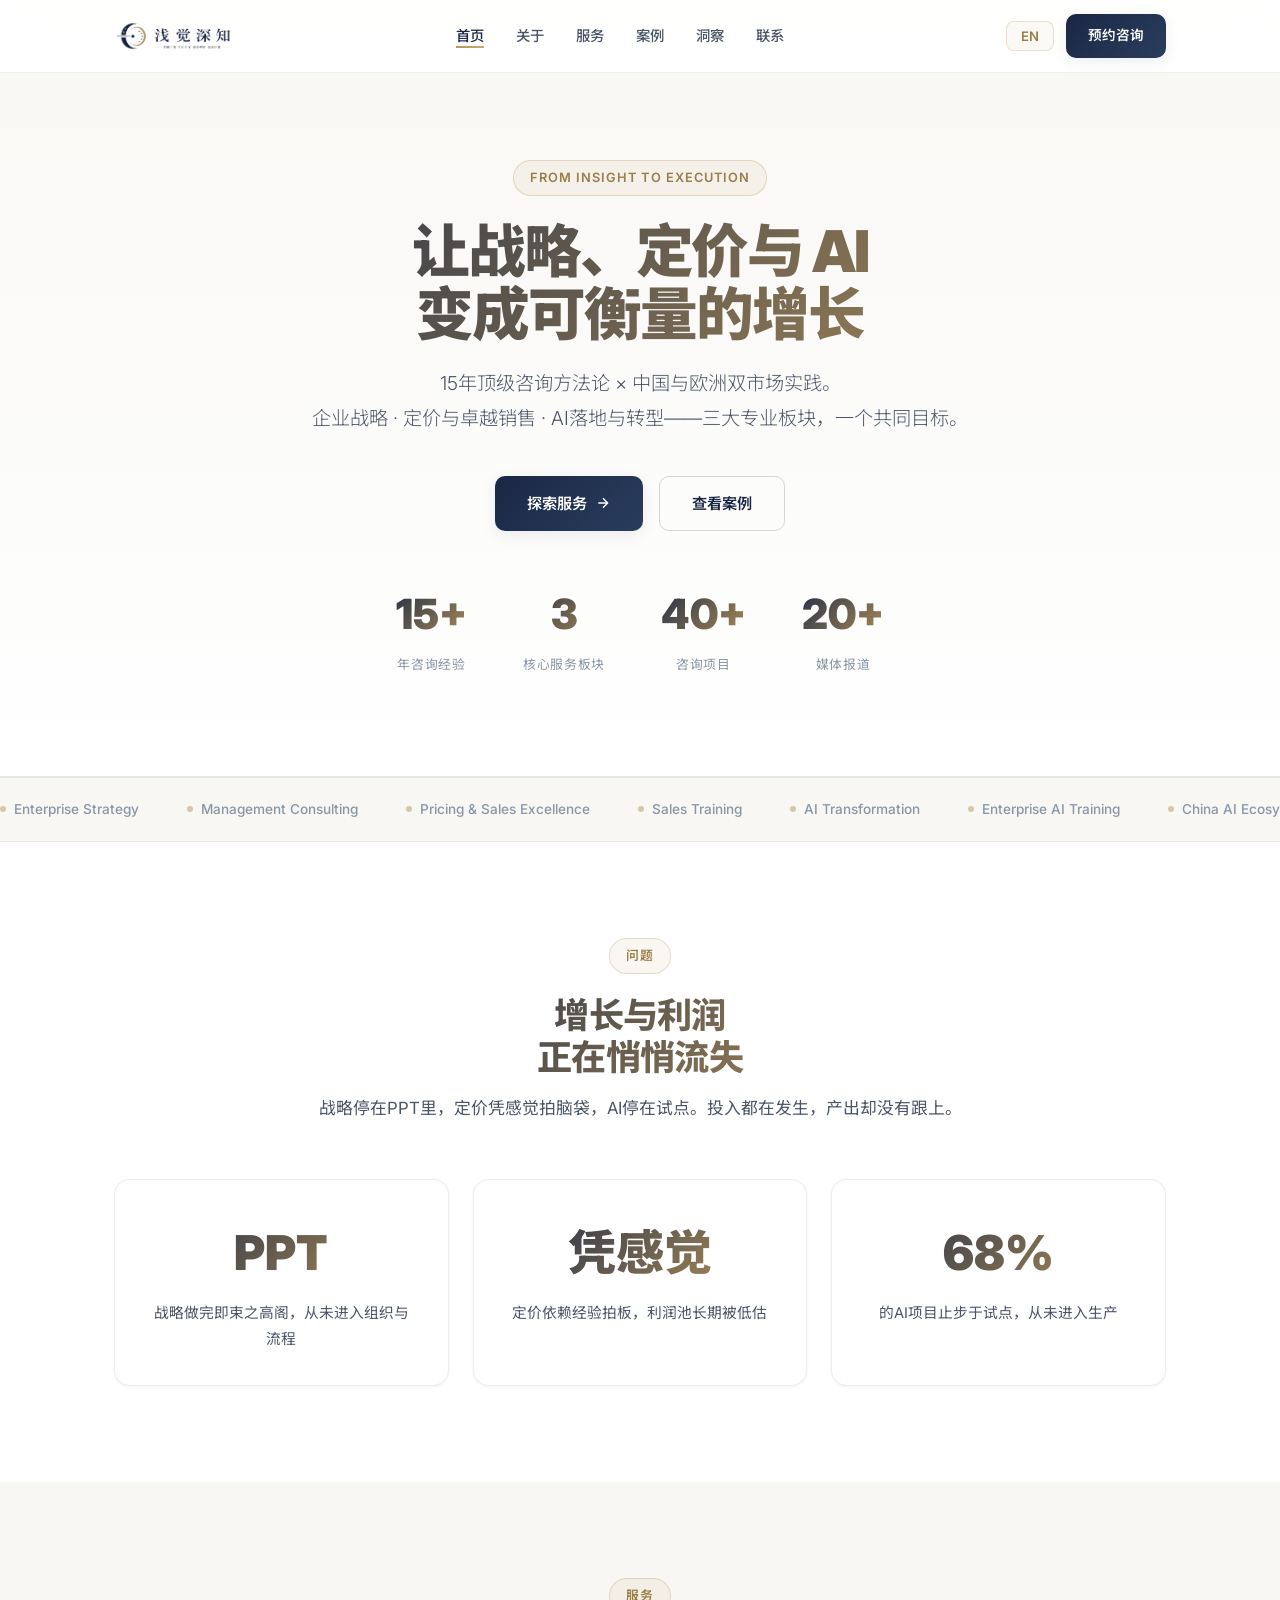
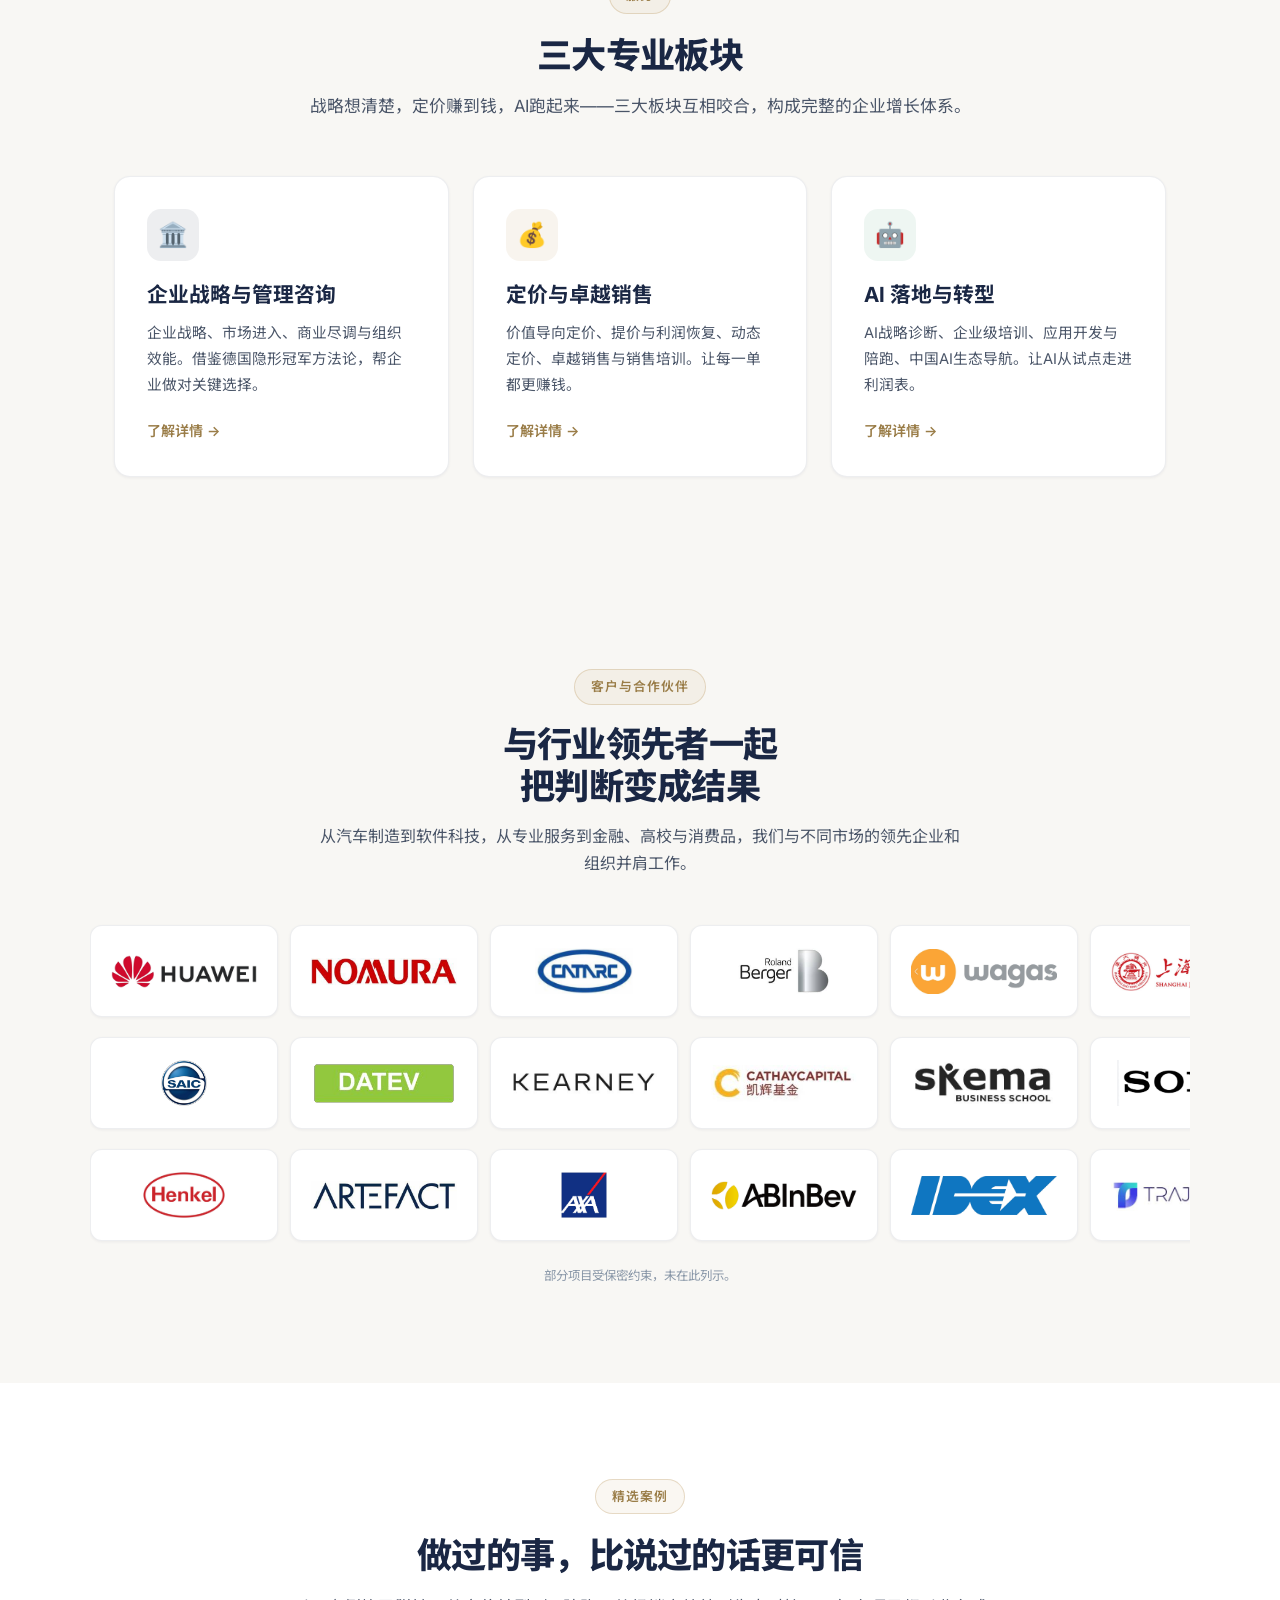
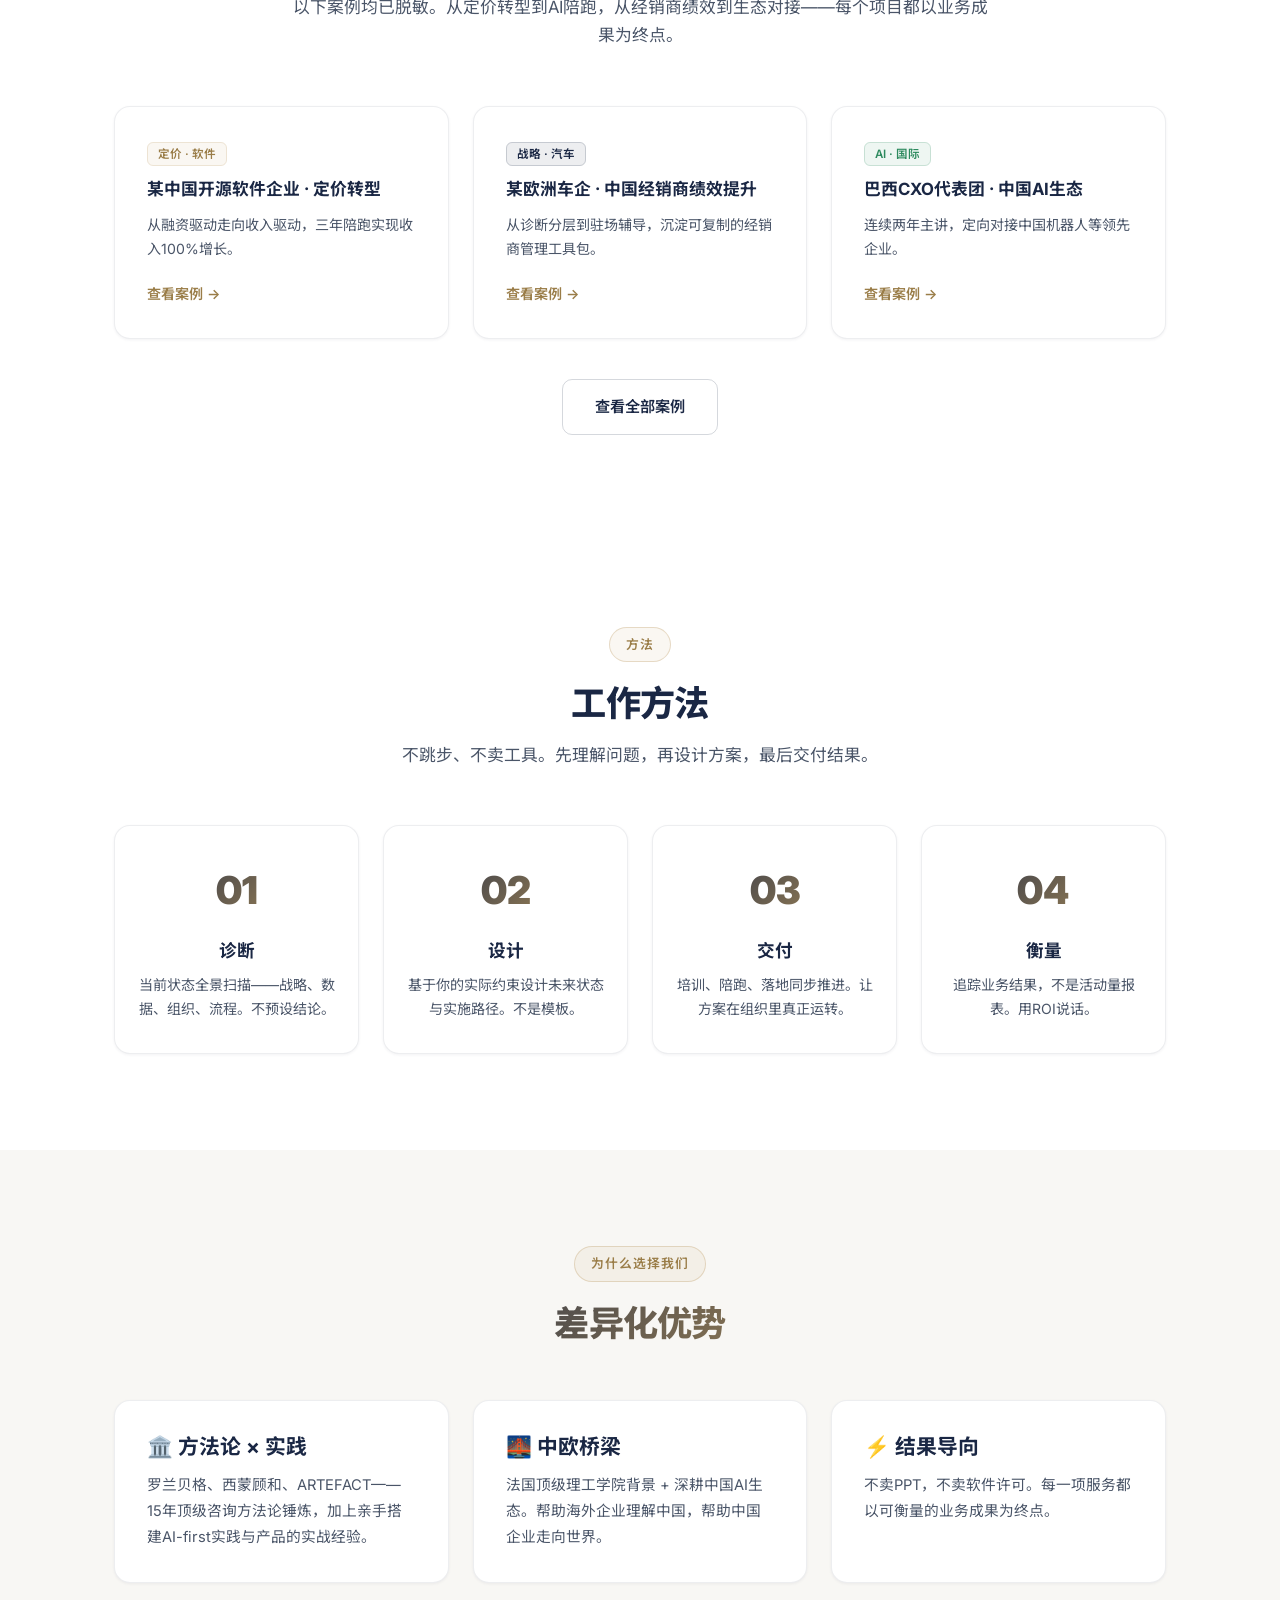
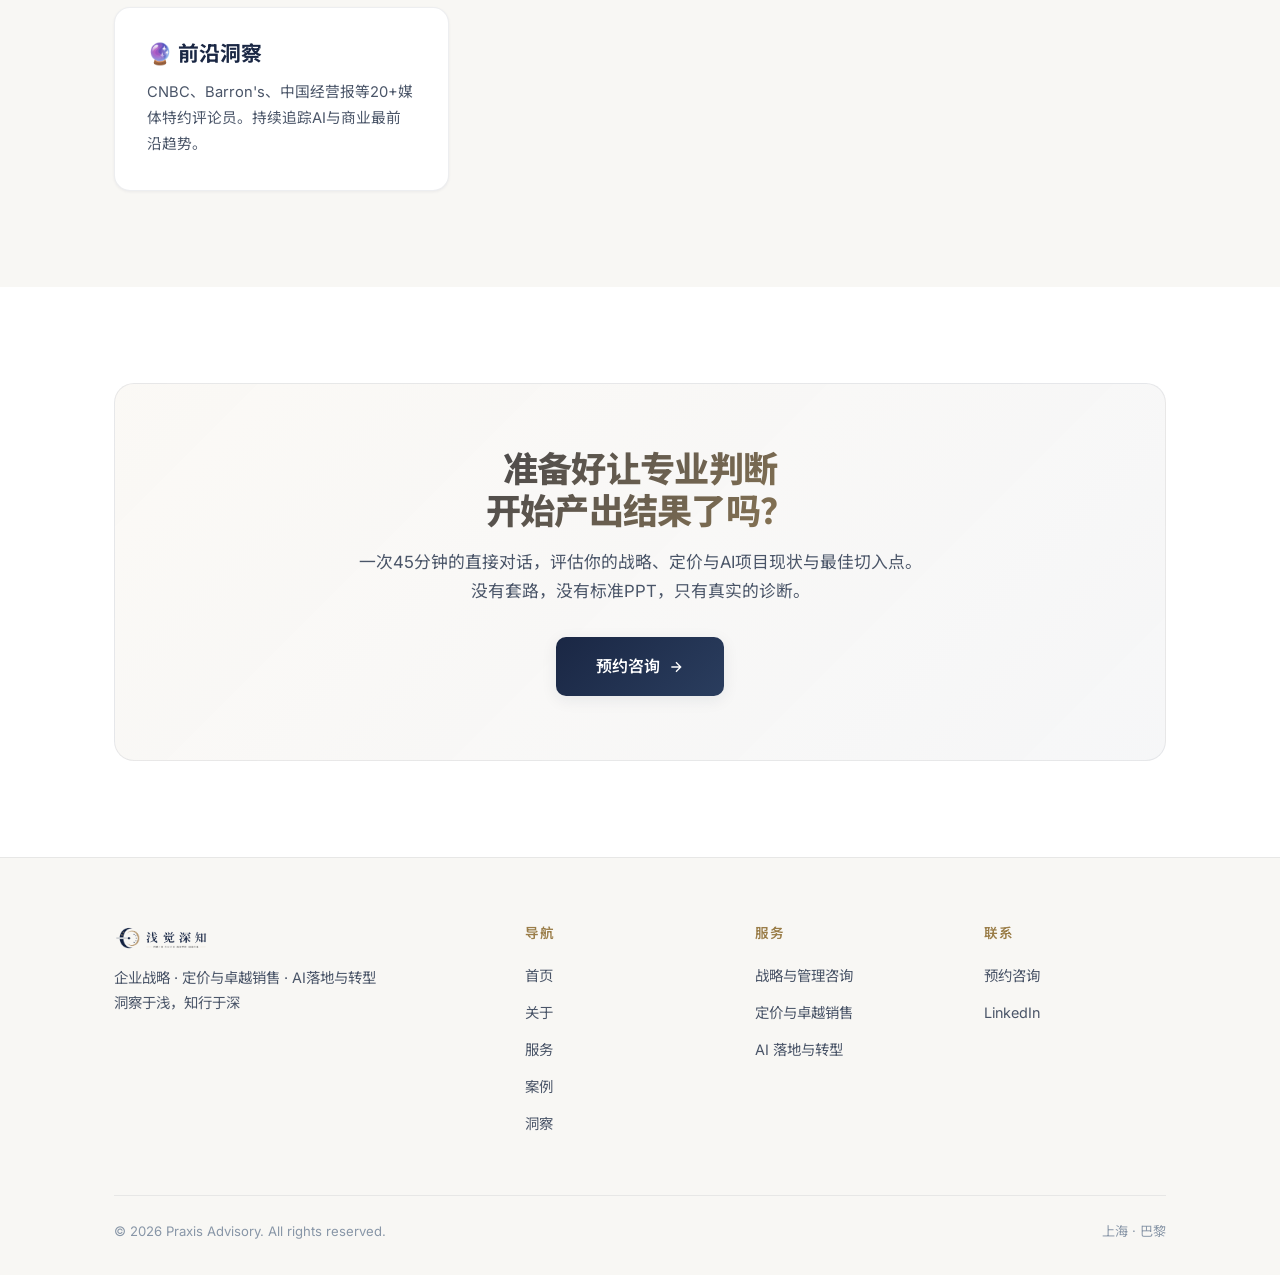
==== commit cedc2818: "Add animated client logo wall" ====
--- a/docs/index.html
+++ b/docs/index.html
@@ -172,6 +172,38 @@
   </div>
 </section>
 
+<section class="section-pad client-portfolio" id="clients">
+  <div class="container">
+    <div class="client-intro">
+      <div class="badge"><span data-lang="zh">客户与合作伙伴</span><span data-lang="en">Clients &amp; Partners</span></div>
+      <h2 style="margin-top:18px;"><span data-lang="zh">与行业领先者一起<br>把判断变成结果</span><span data-lang="en">Trusted by Leaders<br>Across Industries</span></h2>
+      <p style="margin-top:16px;"><span data-lang="zh">从汽车制造到软件科技，从专业服务到金融、高校与消费品，我们与不同市场的领先企业和组织并肩工作。</span><span data-lang="en">From automotive and software to professional services, finance, academia and consumer goods, we work alongside leading organizations across markets.</span></p>
+    </div>
+    <div class="client-marquee" style="--client-speed:48s;--client-delay:-10s" aria-label="Client and partner logos"><div class="client-track">
+      <div class="client-logo-group">
+        <div class="client-logo"><img src="assets/client-logos/huawei.png" alt="Huawei"></div><div class="client-logo"><img src="assets/client-logos/nomura.png" alt="Nomura"></div><div class="client-logo"><img src="assets/client-logos/cntarc.png" alt="CNTARC"></div><div class="client-logo"><img src="assets/client-logos/roland-berger.png" alt="Roland Berger"></div><div class="client-logo"><img src="assets/client-logos/wagas.png" alt="wagas"></div><div class="client-logo"><img src="assets/client-logos/sjtu.png" alt="Shanghai Jiao Tong University"></div><div class="client-logo"><img src="assets/client-logos/suwen-ai.png" alt="SUWEN.AI"></div><div class="client-logo"><img src="assets/client-logos/tuv-rheinland.png" alt="TÜV Rheinland"></div><div class="client-logo"><img src="assets/client-logos/advent.png" alt="Advent"></div><div class="client-logo"><img src="assets/client-logos/mhp.png" alt="MHP"></div><div class="client-logo"><img src="assets/client-logos/tushifu.png" alt="兔师傅"></div><div class="client-logo"><img src="assets/client-logos/valueonline.png" alt="价值在线"></div>
+      </div><div class="client-logo-group" aria-hidden="true">
+        <div class="client-logo"><img src="assets/client-logos/huawei.png" alt=""></div><div class="client-logo"><img src="assets/client-logos/nomura.png" alt=""></div><div class="client-logo"><img src="assets/client-logos/cntarc.png" alt=""></div><div class="client-logo"><img src="assets/client-logos/roland-berger.png" alt=""></div><div class="client-logo"><img src="assets/client-logos/wagas.png" alt=""></div><div class="client-logo"><img src="assets/client-logos/sjtu.png" alt=""></div><div class="client-logo"><img src="assets/client-logos/suwen-ai.png" alt=""></div><div class="client-logo"><img src="assets/client-logos/tuv-rheinland.png" alt=""></div><div class="client-logo"><img src="assets/client-logos/advent.png" alt=""></div><div class="client-logo"><img src="assets/client-logos/mhp.png" alt=""></div><div class="client-logo"><img src="assets/client-logos/tushifu.png" alt=""></div><div class="client-logo"><img src="assets/client-logos/valueonline.png" alt=""></div>
+      </div>
+    </div></div>
+    <div class="client-marquee client-marquee--reverse" style="--client-speed:58s;--client-delay:-24s"><div class="client-track">
+      <div class="client-logo-group">
+        <div class="client-logo"><img src="assets/client-logos/saic.png" alt="SAIC"></div><div class="client-logo"><img src="assets/client-logos/datev.png" alt="DATEV"></div><div class="client-logo"><img src="assets/client-logos/kearney.png" alt="Kearney"></div><div class="client-logo"><img src="assets/client-logos/cathay-capital.png" alt="Cathay Capital"></div><div class="client-logo"><img src="assets/client-logos/skema.png" alt="SKEMA"></div><div class="client-logo"><img src="assets/client-logos/sony.png" alt="Sony"></div><div class="client-logo"><img src="assets/client-logos/volkswagen.png" alt="Volkswagen"></div><div class="client-logo"><img src="assets/client-logos/zentao.png" alt="禅道 ZenTao"></div><div class="client-logo"><img src="assets/client-logos/arthur-d-little.png" alt="Arthur D. Little"></div><div class="client-logo"><img src="assets/client-logos/gaocheng.png" alt="高成投资"></div><div class="client-logo"><img src="assets/client-logos/knightauto.png" alt="KnightAuto"></div><div class="client-logo client-logo--gov"><span class="client-seal">甬</span><span class="client-city">Ningbo · 宁波</span></div>
+      </div><div class="client-logo-group" aria-hidden="true">
+        <div class="client-logo"><img src="assets/client-logos/saic.png" alt=""></div><div class="client-logo"><img src="assets/client-logos/datev.png" alt=""></div><div class="client-logo"><img src="assets/client-logos/kearney.png" alt=""></div><div class="client-logo"><img src="assets/client-logos/cathay-capital.png" alt=""></div><div class="client-logo"><img src="assets/client-logos/skema.png" alt=""></div><div class="client-logo"><img src="assets/client-logos/sony.png" alt=""></div><div class="client-logo"><img src="assets/client-logos/volkswagen.png" alt=""></div><div class="client-logo"><img src="assets/client-logos/zentao.png" alt=""></div><div class="client-logo"><img src="assets/client-logos/arthur-d-little.png" alt=""></div><div class="client-logo"><img src="assets/client-logos/gaocheng.png" alt=""></div><div class="client-logo"><img src="assets/client-logos/knightauto.png" alt=""></div><div class="client-logo client-logo--gov"><span class="client-seal">甬</span><span class="client-city">Ningbo · 宁波</span></div>
+      </div>
+    </div></div>
+    <div class="client-marquee" style="--client-speed:54s;--client-delay:-38s"><div class="client-track">
+      <div class="client-logo-group">
+        <div class="client-logo"><img src="assets/client-logos/henkel.png" alt="Henkel"></div><div class="client-logo"><img src="assets/client-logos/artefact.png" alt="Artefact"></div><div class="client-logo"><img src="assets/client-logos/axa.png" alt="AXA"></div><div class="client-logo"><img src="assets/client-logos/ab-inbev.png" alt="AB InBev"></div><div class="client-logo"><img src="assets/client-logos/idex.png" alt="IDEX"></div><div class="client-logo"><img src="assets/client-logos/trajectry.png" alt="Trajectry"></div><div class="client-logo"><img src="assets/client-logos/forvia.png" alt="FORVIA"></div><div class="client-logo"><img src="assets/client-logos/ne-shidai.png" alt="NE时代"></div><div class="client-logo"><img src="assets/client-logos/continental.png" alt="Continental"></div><div class="client-logo"><img src="assets/client-logos/art-logics.png" alt="ART logics"></div><div class="client-logo client-logo--gov"><span class="client-seal">沪</span><span class="client-city">Shanghai · 上海</span></div><div class="client-logo client-logo--gov"><span class="client-seal">苏</span><span class="client-city">Suzhou · 苏州</span></div>
+      </div><div class="client-logo-group" aria-hidden="true">
+        <div class="client-logo"><img src="assets/client-logos/henkel.png" alt=""></div><div class="client-logo"><img src="assets/client-logos/artefact.png" alt=""></div><div class="client-logo"><img src="assets/client-logos/axa.png" alt=""></div><div class="client-logo"><img src="assets/client-logos/ab-inbev.png" alt=""></div><div class="client-logo"><img src="assets/client-logos/idex.png" alt=""></div><div class="client-logo"><img src="assets/client-logos/trajectry.png" alt=""></div><div class="client-logo"><img src="assets/client-logos/forvia.png" alt=""></div><div class="client-logo"><img src="assets/client-logos/ne-shidai.png" alt=""></div><div class="client-logo"><img src="assets/client-logos/continental.png" alt=""></div><div class="client-logo"><img src="assets/client-logos/art-logics.png" alt=""></div><div class="client-logo client-logo--gov"><span class="client-seal">沪</span><span class="client-city">Shanghai · 上海</span></div><div class="client-logo client-logo--gov"><span class="client-seal">苏</span><span class="client-city">Suzhou · 苏州</span></div>
+      </div>
+    </div></div>
+    <p class="client-note"><span data-lang="zh">部分项目受保密约束，未在此列示。</span><span data-lang="en">Some engagements are confidential and are not shown here.</span></p>
+  </div>
+</section>
+
 <section class="section-pad">
   <div class="container">
     <div class="section-header">
--- a/docs/style.css
+++ b/docs/style.css
@@ -44,6 +44,32 @@
 .section-pad { padding:96px 0; }
 .text-center { text-align:center; }
 
+/* ===== Client portfolio ===== */
+.client-portfolio { background:var(--bg2); }
+.client-intro { max-width:650px; margin:0 auto 44px; text-align:center; }
+.client-marquee { overflow:hidden; margin:12px -24px; padding:4px 0; }
+.client-track { display:flex; width:max-content; animation:client-slide var(--client-speed) linear infinite; animation-delay:var(--client-delay, 0s); }
+.client-marquee--reverse .client-track { animation-direction:reverse; }
+.client-marquee:hover .client-track { animation-play-state:paused; }
+.client-logo-group { display:flex; gap:12px; padding-right:12px; }
+@keyframes client-slide { from { transform:translateX(0); } to { transform:translateX(-50%); } }
+.client-logo {
+  width:188px; min-height:92px; flex:none; padding:18px 20px; border:1px solid var(--border);
+  border-radius:12px; background:var(--card); display:flex;
+  align-items:center; justify-content:center; box-shadow:var(--shadow-sm);
+  transition:transform .25s ease, box-shadow .25s ease, border-color .25s ease;
+}
+.client-logo:hover { transform:translateY(-3px); box-shadow:var(--shadow-md); border-color:var(--border-hover); }
+.client-logo img { display:block; max-width:100%; max-height:46px; object-fit:contain; }
+.client-logo--gov { flex-direction:column; gap:6px; padding:12px; }
+.client-seal {
+  width:32px; height:32px; border-radius:8px; background:#ac3f33; color:#fff;
+  font-family:'Noto Serif SC',serif; font-size:18px; line-height:32px; text-align:center;
+  box-shadow:inset 0 0 0 1px rgba(255,255,255,.7);
+}
+.client-city { font-size:.72rem; font-weight:700; color:var(--navy); letter-spacing:.04em; }
+.client-note { margin-top:20px; text-align:center; color:var(--muted); font-size:.78rem; }
+
 /* ===== Typography ===== */
 h1 { font-size:3.6rem; font-weight:900; letter-spacing:-.035em; line-height:1.1; }
 h2 { font-size:2.2rem; font-weight:800; letter-spacing:-.02em; line-height:1.2; }
@@ -310,4 +336,8 @@
   .card-grid { grid-template-columns:1fr; }
   .footer-grid { grid-template-columns:1fr; }
   .footer-bottom { flex-direction:column; gap:12px; text-align:center; }
-}
+  .client-marquee { margin:10px -16px; }
+  .client-logo-group { gap:10px; padding-right:10px; }
+  .client-logo { width:148px; min-height:78px; padding:14px 16px; }
+  .client-logo img { max-height:38px; }
+}
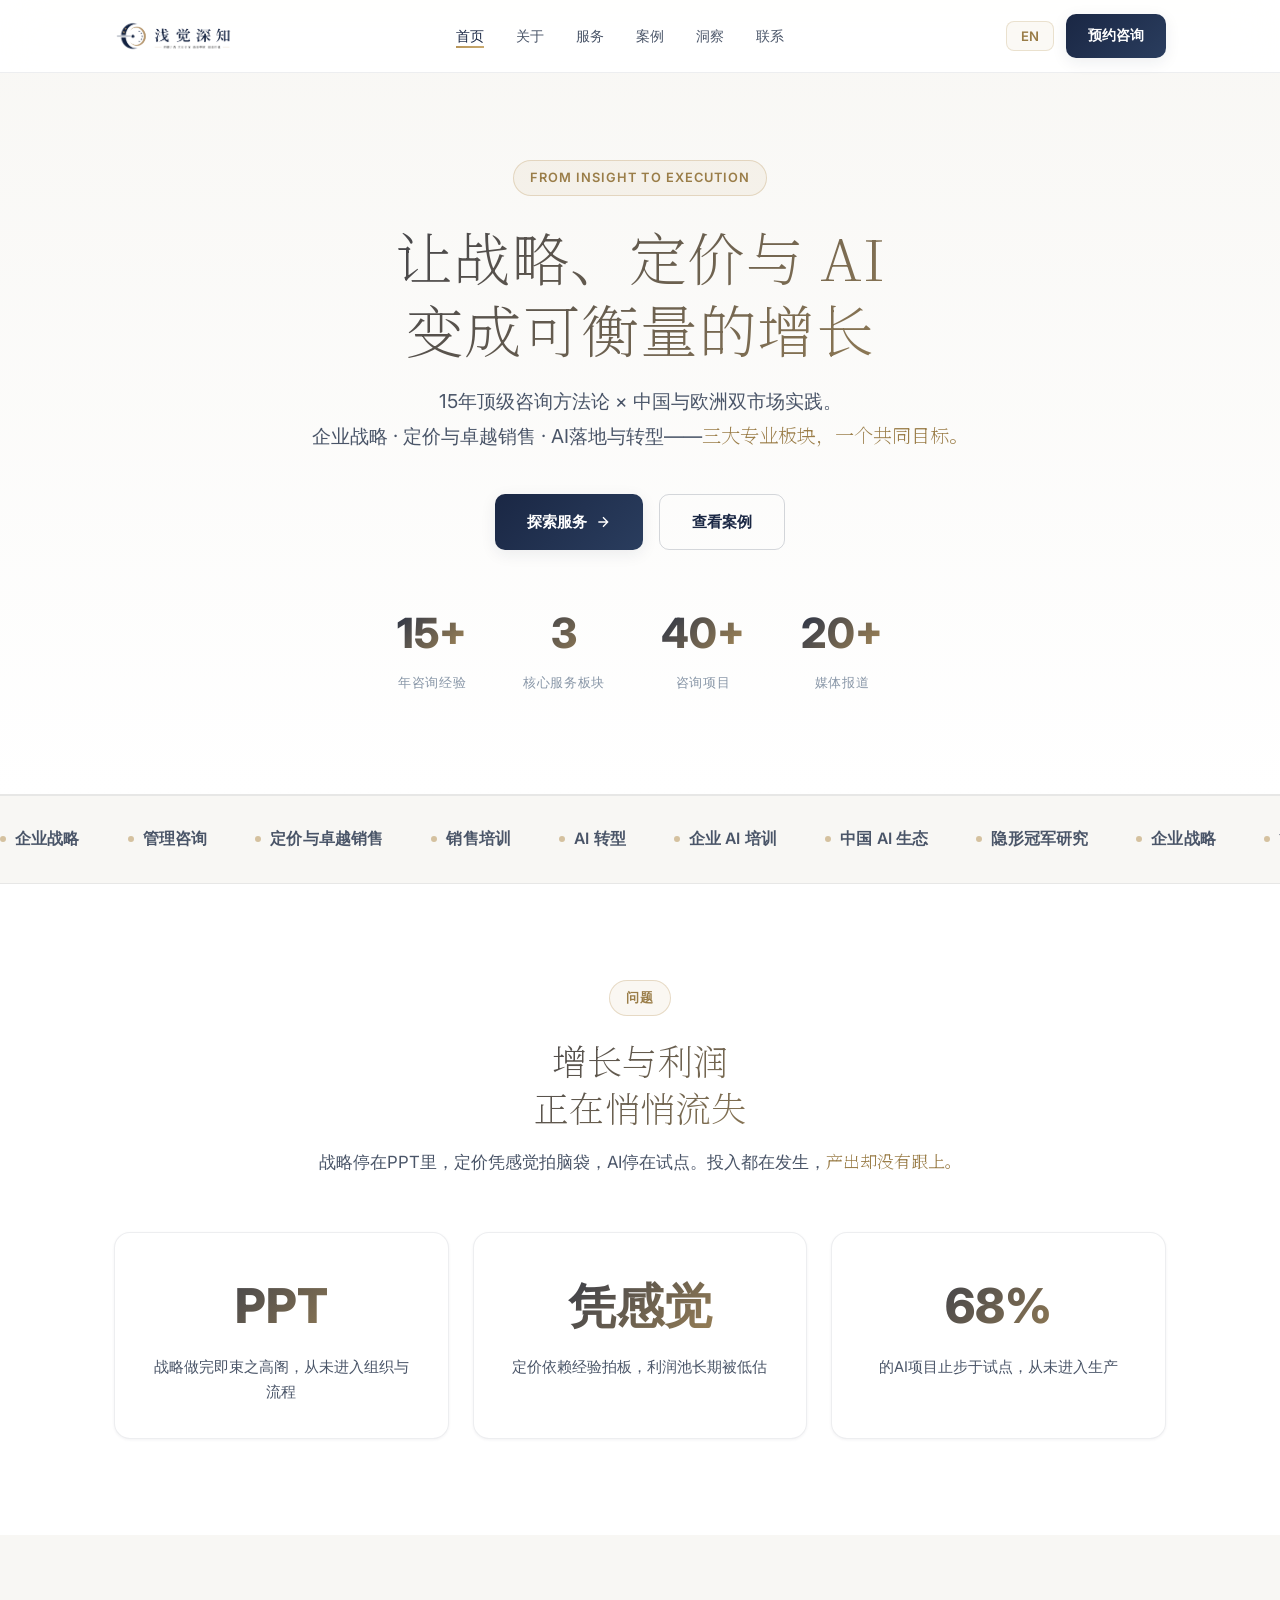
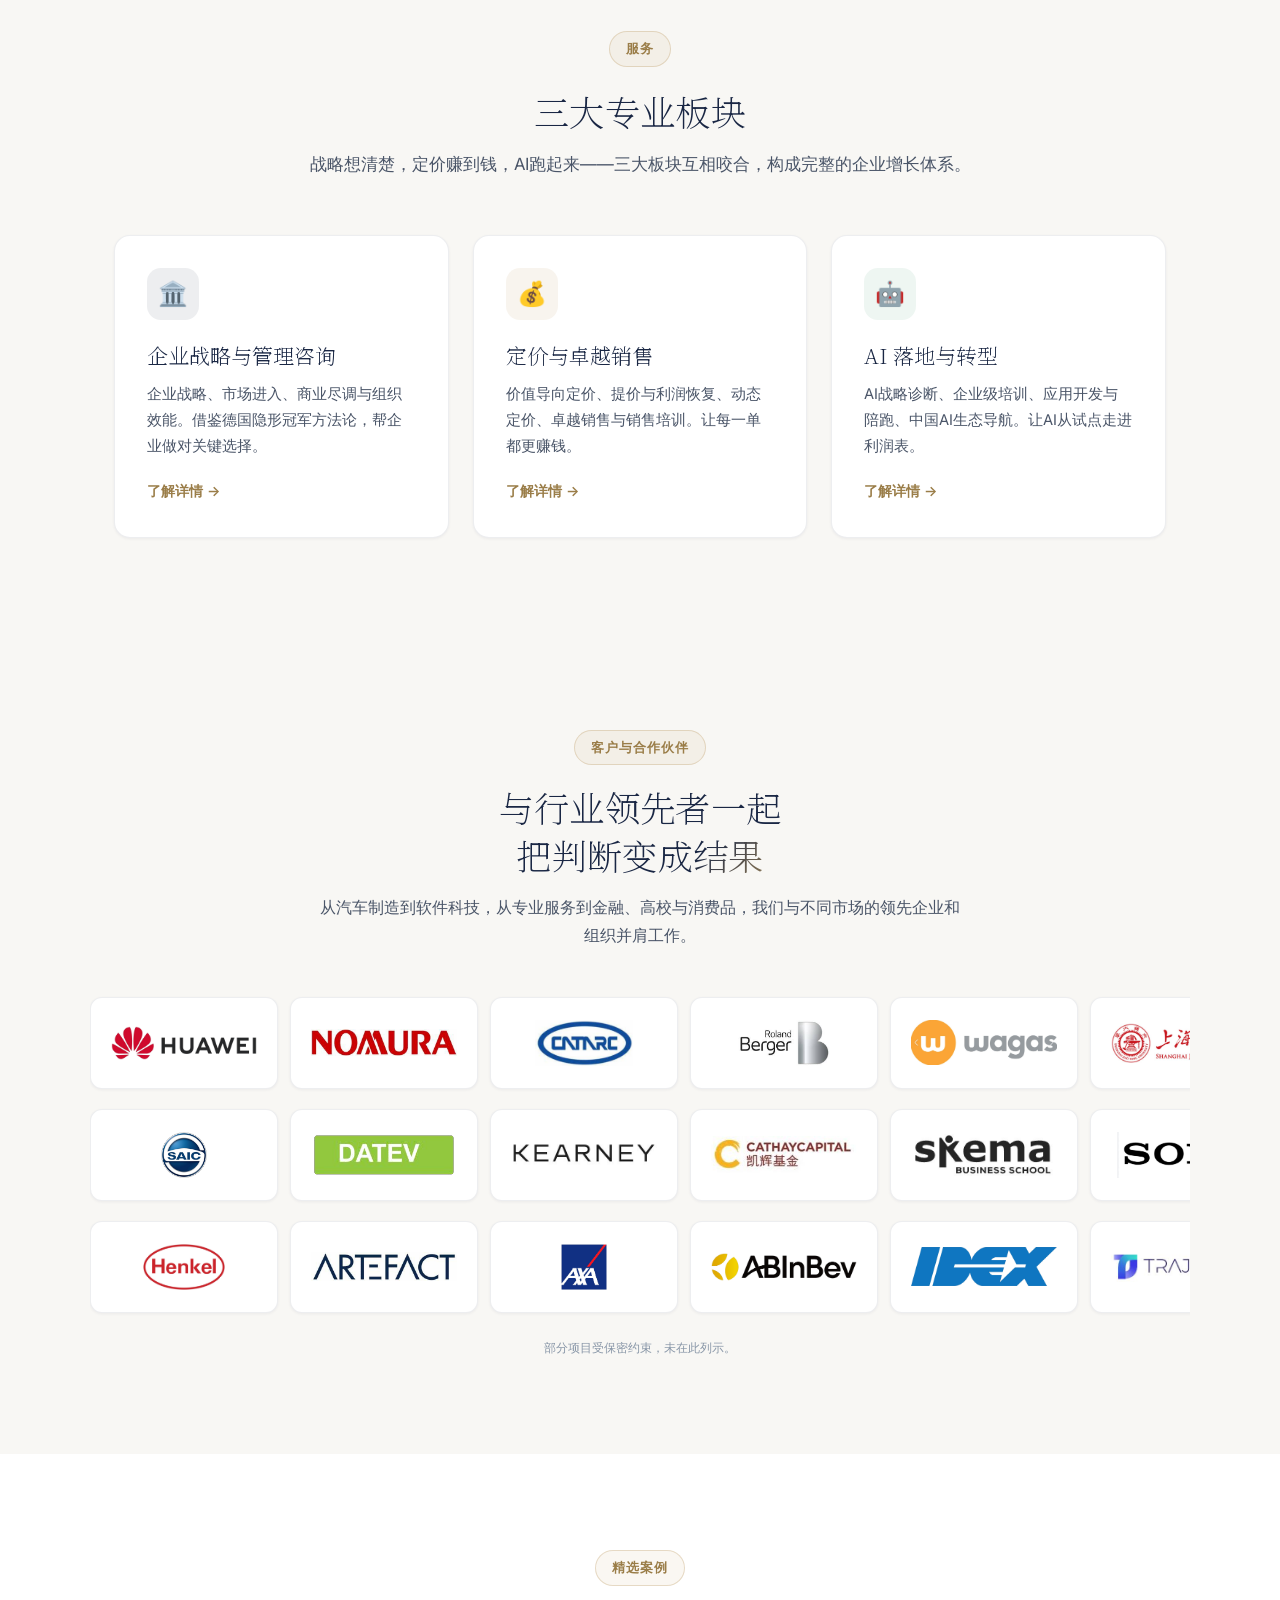
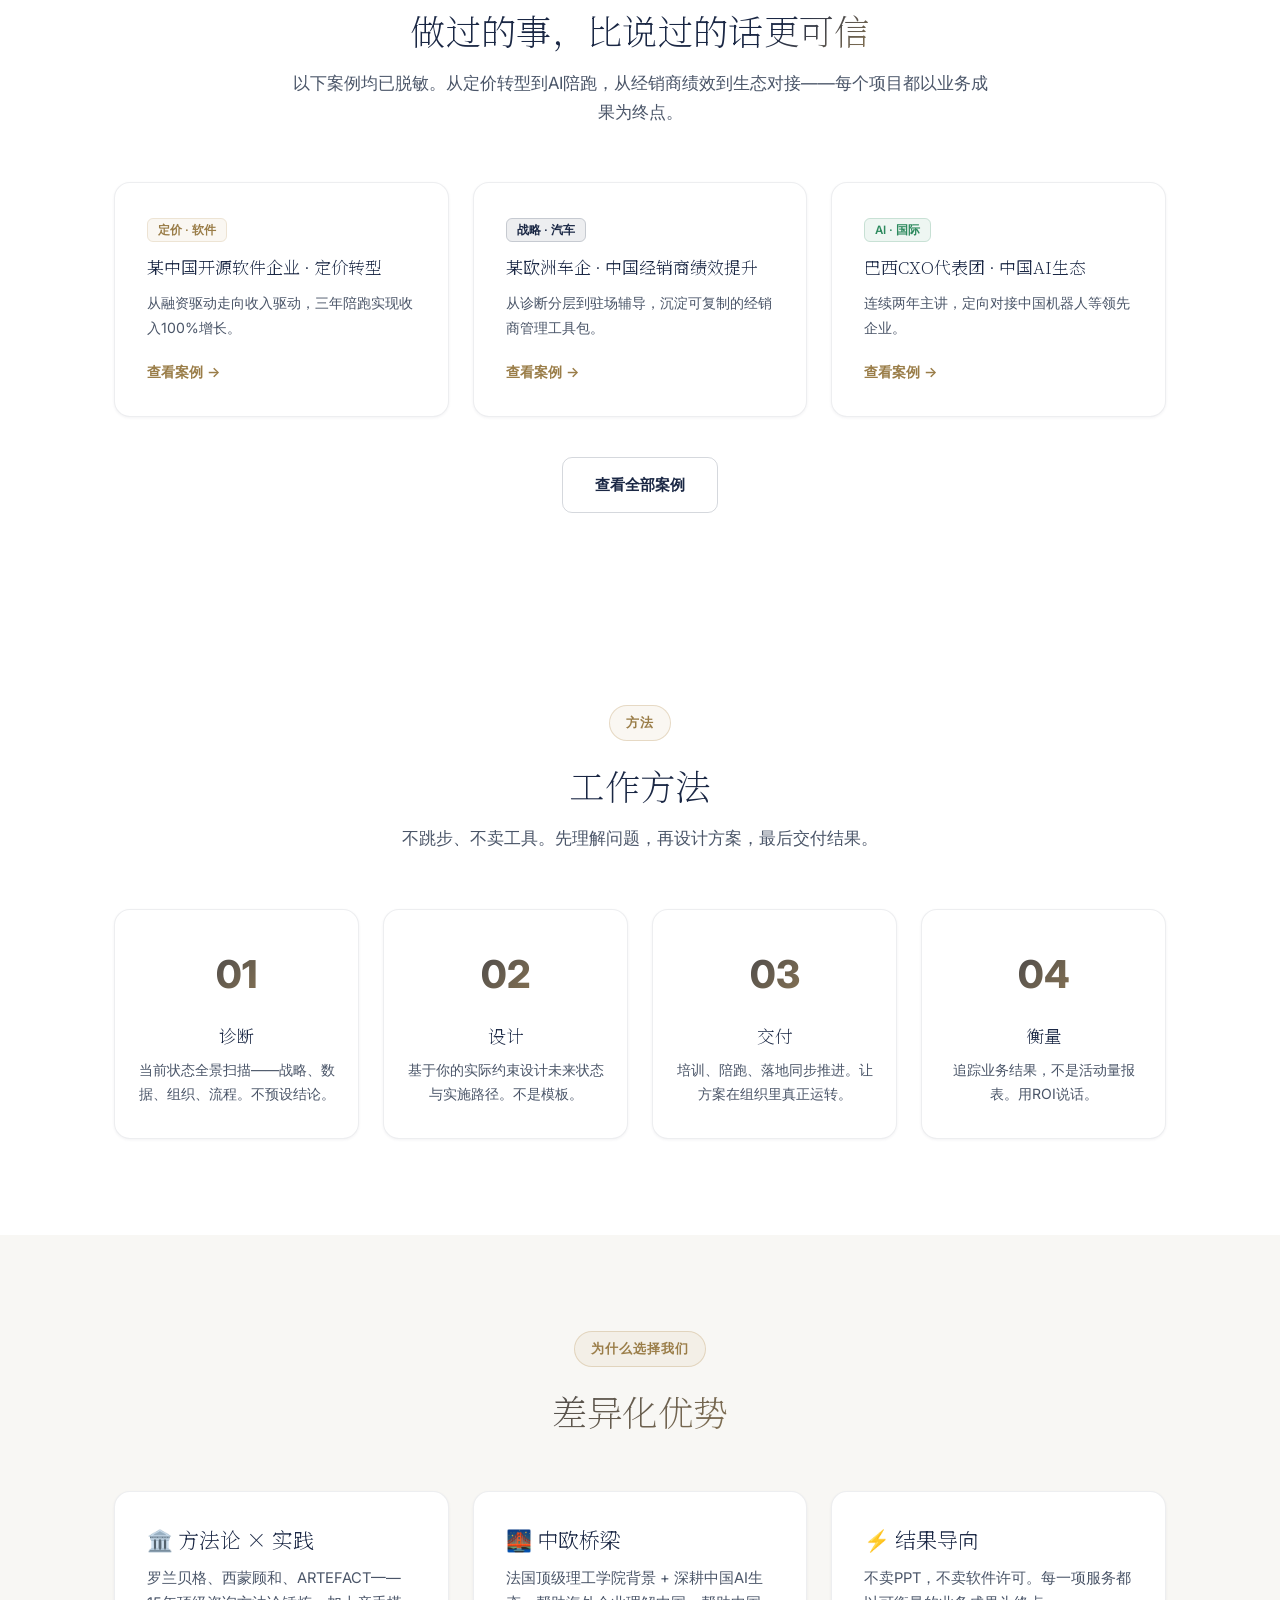
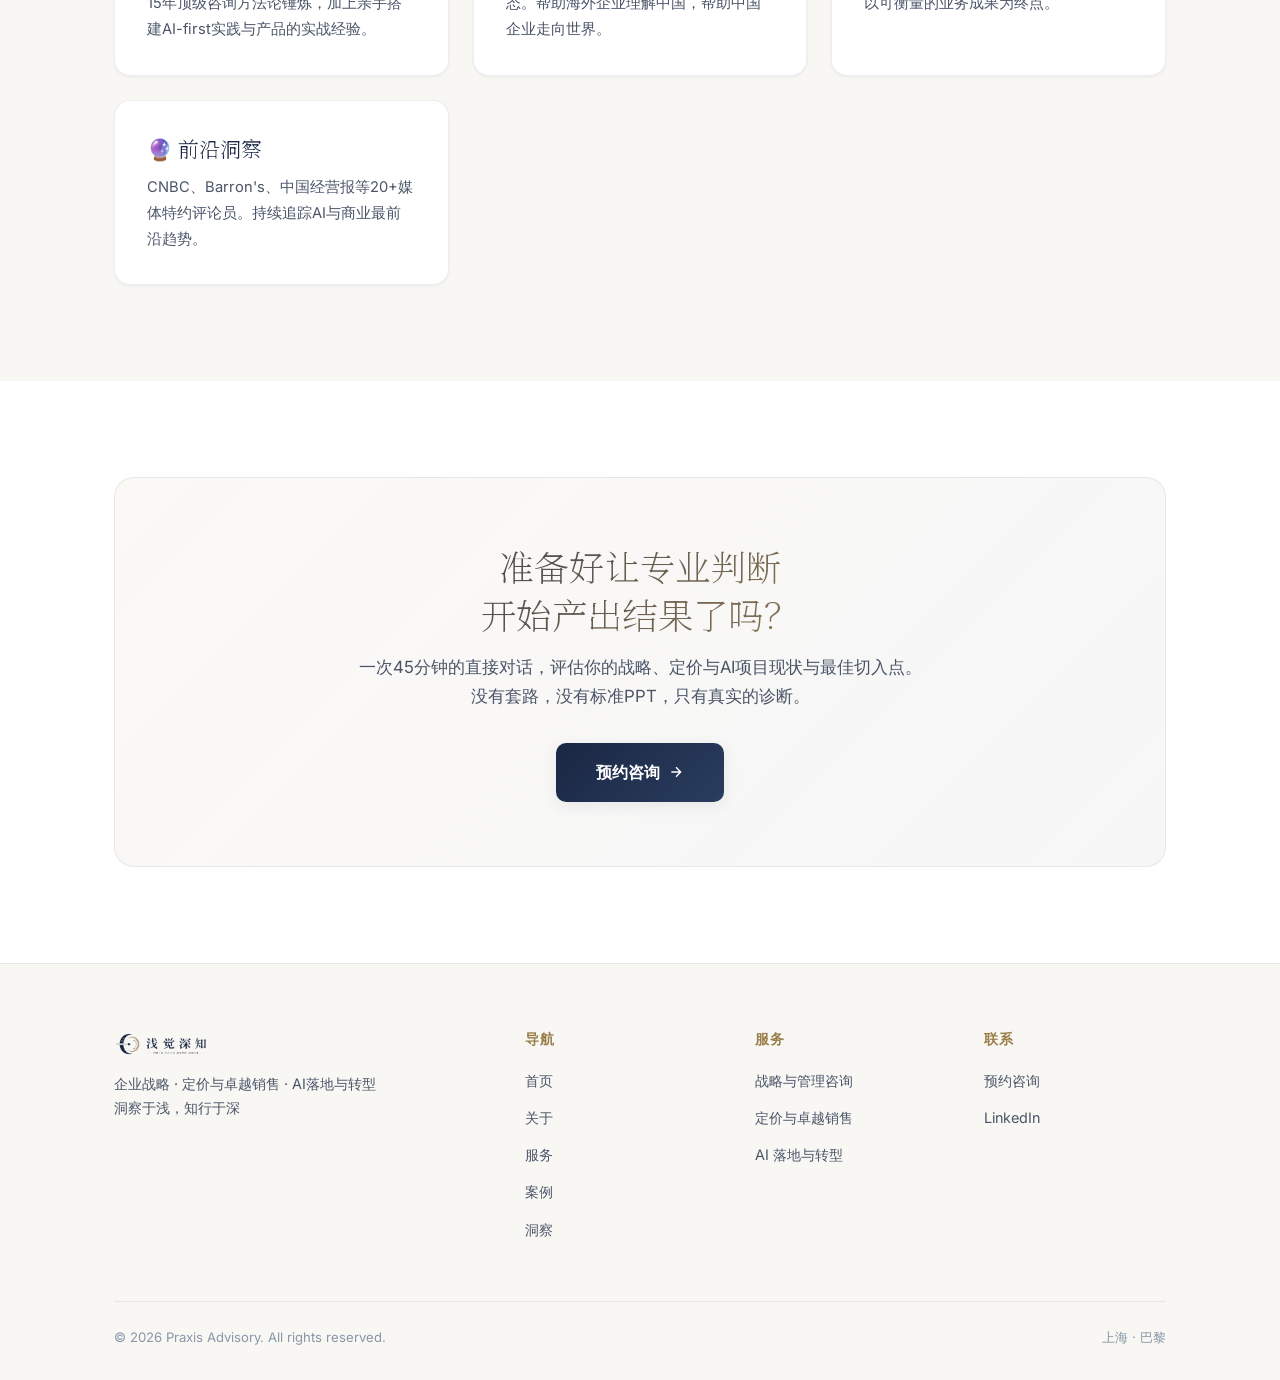
==== commit 427a7f0b: "Design overhaul: serif headings, bilingual services marquee, font & perf pass - Fix insights page: a" ====
--- a/docs/index.html
+++ b/docs/index.html
@@ -6,21 +6,28 @@
 <title>Praxis Advisory — 企业战略 · 定价 · AI 咨询</title>
 <meta name="description" content="Praxis Advisory（浅觉深知）— From Insight to Execution. 15年咨询经验，三大专业板块：企业战略与管理咨询、定价与卓越销售、AI落地与转型。连接中国与欧洲。">
 <link rel="stylesheet" href="style.css">
+<link rel="preconnect" href="https://fonts.googleapis.com">
+<link rel="preconnect" href="https://fonts.gstatic.com" crossorigin>
+<link rel="stylesheet" href="https://fonts.googleapis.com/css2?family=Inter:wght@400;500;600;700;800&display=swap">
 <style>
   .marquee-wrap {
     overflow:hidden; border-top:1px solid var(--border);
-    border-bottom:1px solid var(--border); padding:20px 0;
+    border-bottom:1px solid var(--border); padding:30px 0;
     background:var(--bg2); z-index:1; position:relative;
   }
   .marquee {
     display:flex; gap:48px; animation:marquee 30s linear infinite;
-    white-space:nowrap;
-  }
+    white-space:nowrap; width:max-content;
+  }
+  .marquee:hover { animation-play-state:paused; }
   .marquee-item {
-    font-size:.85rem; color:var(--muted); font-weight:500;
-    display:flex; align-items:center; gap:8px; flex-shrink:0;
-  }
-  .marquee-item .dot { width:6px; height:6px; border-radius:50%; background:var(--gold); opacity:.5; }
+    font-size:.98rem; color:var(--text2); font-weight:600; letter-spacing:.01em;
+    display:flex; align-items:center; gap:9px; flex-shrink:0;
+    text-decoration:none; transition:color .2s;
+  }
+  .marquee-item:hover { color:var(--navy); }
+  .marquee-item:focus-visible { color:var(--navy); outline:2px solid var(--gold); outline-offset:4px; border-radius:6px; }
+  .marquee-item .dot { width:6px; height:6px; border-radius:50%; background:var(--gold); opacity:.55; }
   @keyframes marquee {
     0% { transform:translateX(0); }
     100% { transform:translateX(-50%); }
@@ -73,7 +80,7 @@
     <span data-lang="en">Turn Strategy, Pricing & AI<br>Into Measurable Growth</span>
   </h1>
   <p class="subtitle">
-    <span data-lang="zh">15年顶级咨询方法论 × 中国与欧洲双市场实践。<br>企业战略 · 定价与卓越销售 · AI落地与转型——三大专业板块，一个共同目标。</span>
+    <span data-lang="zh">15年顶级咨询方法论 × 中国与欧洲双市场实践。<br>企业战略 · 定价与卓越销售 · AI落地与转型——<em class="em">三大专业板块，一个共同目标。</em></span>
     <span data-lang="en">15 years of top-tier consulting methodology × China-Europe practice.<br>Enterprise strategy · Pricing & sales excellence · AI transformation — three disciplines, one outcome.</span>
   </p>
   <div style="display:flex;gap:16px;justify-content:center;flex-wrap:wrap;">
@@ -93,22 +100,22 @@
 
 <div class="marquee-wrap">
   <div class="marquee">
-    <span class="marquee-item"><span class="dot"></span>Enterprise Strategy</span>
-    <span class="marquee-item"><span class="dot"></span>Management Consulting</span>
-    <span class="marquee-item"><span class="dot"></span>Pricing & Sales Excellence</span>
-    <span class="marquee-item"><span class="dot"></span>Sales Training</span>
-    <span class="marquee-item"><span class="dot"></span>AI Transformation</span>
-    <span class="marquee-item"><span class="dot"></span>Enterprise AI Training</span>
-    <span class="marquee-item"><span class="dot"></span>China AI Ecosystem</span>
-    <span class="marquee-item"><span class="dot"></span>Hidden Champion Research</span>
-    <span class="marquee-item"><span class="dot"></span>Enterprise Strategy</span>
-    <span class="marquee-item"><span class="dot"></span>Management Consulting</span>
-    <span class="marquee-item"><span class="dot"></span>Pricing & Sales Excellence</span>
-    <span class="marquee-item"><span class="dot"></span>Sales Training</span>
-    <span class="marquee-item"><span class="dot"></span>AI Transformation</span>
-    <span class="marquee-item"><span class="dot"></span>Enterprise AI Training</span>
-    <span class="marquee-item"><span class="dot"></span>China AI Ecosystem</span>
-    <span class="marquee-item"><span class="dot"></span>Hidden Champion Research</span>
+    <a class="marquee-item" href="services.html#strategy"><span class="dot"></span><span data-lang="zh">企业战略</span><span data-lang="en">Enterprise Strategy</span></a>
+    <a class="marquee-item" href="services.html#strategy"><span class="dot"></span><span data-lang="zh">管理咨询</span><span data-lang="en">Management Consulting</span></a>
+    <a class="marquee-item" href="services.html#pricing"><span class="dot"></span><span data-lang="zh">定价与卓越销售</span><span data-lang="en">Pricing & Sales Excellence</span></a>
+    <a class="marquee-item" href="services.html#pricing"><span class="dot"></span><span data-lang="zh">销售培训</span><span data-lang="en">Sales Training</span></a>
+    <a class="marquee-item" href="services.html#ai"><span class="dot"></span><span data-lang="zh">AI 转型</span><span data-lang="en">AI Transformation</span></a>
+    <a class="marquee-item" href="services.html#ai"><span class="dot"></span><span data-lang="zh">企业 AI 培训</span><span data-lang="en">Enterprise AI Training</span></a>
+    <a class="marquee-item" href="services.html#ai"><span class="dot"></span><span data-lang="zh">中国 AI 生态</span><span data-lang="en">China AI Ecosystem</span></a>
+    <a class="marquee-item" href="services.html#strategy"><span class="dot"></span><span data-lang="zh">隐形冠军研究</span><span data-lang="en">Hidden Champion Research</span></a>
+    <a class="marquee-item" href="services.html#strategy" aria-hidden="true"><span class="dot"></span><span data-lang="zh">企业战略</span><span data-lang="en">Enterprise Strategy</span></a>
+    <a class="marquee-item" href="services.html#strategy" aria-hidden="true"><span class="dot"></span><span data-lang="zh">管理咨询</span><span data-lang="en">Management Consulting</span></a>
+    <a class="marquee-item" href="services.html#pricing" aria-hidden="true"><span class="dot"></span><span data-lang="zh">定价与卓越销售</span><span data-lang="en">Pricing & Sales Excellence</span></a>
+    <a class="marquee-item" href="services.html#pricing" aria-hidden="true"><span class="dot"></span><span data-lang="zh">销售培训</span><span data-lang="en">Sales Training</span></a>
+    <a class="marquee-item" href="services.html#ai" aria-hidden="true"><span class="dot"></span><span data-lang="zh">AI 转型</span><span data-lang="en">AI Transformation</span></a>
+    <a class="marquee-item" href="services.html#ai" aria-hidden="true"><span class="dot"></span><span data-lang="zh">企业 AI 培训</span><span data-lang="en">Enterprise AI Training</span></a>
+    <a class="marquee-item" href="services.html#ai" aria-hidden="true"><span class="dot"></span><span data-lang="zh">中国 AI 生态</span><span data-lang="en">China AI Ecosystem</span></a>
+    <a class="marquee-item" href="services.html#strategy" aria-hidden="true"><span class="dot"></span><span data-lang="zh">隐形冠军研究</span><span data-lang="en">Hidden Champion Research</span></a>
   </div>
 </div>
 
@@ -121,7 +128,7 @@
         <span data-lang="en">Growth & Profit<br>Are Silently Leaking</span>
       </h2>
       <p>
-        <span data-lang="zh">战略停在PPT里，定价凭感觉拍脑袋，AI停在试点。投入都在发生，产出却没有跟上。</span>
+        <span data-lang="zh">战略停在PPT里，定价凭感觉拍脑袋，AI停在试点。投入都在发生，<em class="em">产出却没有跟上。</em></span>
         <span data-lang="en">Strategy stays on slides. Pricing runs on gut feel. AI stalls in pilots. The investment happens — the outcomes don't.</span>
       </p>
     </div>
@@ -176,7 +183,7 @@
   <div class="container">
     <div class="client-intro">
       <div class="badge"><span data-lang="zh">客户与合作伙伴</span><span data-lang="en">Clients &amp; Partners</span></div>
-      <h2 style="margin-top:18px;"><span data-lang="zh">与行业领先者一起<br>把判断变成结果</span><span data-lang="en">Trusted by Leaders<br>Across Industries</span></h2>
+      <h2 style="margin-top:18px;"><span data-lang="zh">与行业领先者一起<br>把判断变成<em class="hl">结果</em></span><span data-lang="en">Trusted by Leaders<br>Across Industries</span></h2>
       <p style="margin-top:16px;"><span data-lang="zh">从汽车制造到软件科技，从专业服务到金融、高校与消费品，我们与不同市场的领先企业和组织并肩工作。</span><span data-lang="en">From automotive and software to professional services, finance, academia and consumer goods, we work alongside leading organizations across markets.</span></p>
     </div>
     <div class="client-marquee" style="--client-speed:48s;--client-delay:-10s" aria-label="Client and partner logos"><div class="client-track">
@@ -208,7 +215,7 @@
   <div class="container">
     <div class="section-header">
       <div class="badge"><span data-lang="zh">精选案例</span><span data-lang="en">Featured Cases</span></div>
-      <h2><span data-lang="zh">做过的事，比说过的话更可信</span><span data-lang="en">What We've Done Speaks Louder</span></h2>
+      <h2><span data-lang="zh">做过的事，比说过的话<em class="hl">更可信</em></span><span data-lang="en">What We've Done Speaks Louder</span></h2>
       <p><span data-lang="zh">以下案例均已脱敏。从定价转型到AI陪跑，从经销商绩效到生态对接——每个项目都以业务成果为终点。</span><span data-lang="en">Anonymized by design. From pricing transformation to AI co-piloting, from dealer performance to ecosystem connections — every engagement ends in outcomes.</span></p>
     </div>
     <div class="case-feature">
@@ -306,8 +313,22 @@
 </footer>
 
 <script>
-window.addEventListener('scroll',()=>{document.getElementById('nav').classList.toggle('scrolled',window.scrollY>40)});
-let currentLang='zh';
-function toggleLang(){currentLang=currentLang==='zh'?'en':'zh';document.body.classList.toggle('lang-en',currentLang==='en');document.getElementById('langBtn').textContent=currentLang==='zh'?'EN':'中';document.documentElement.lang=currentLang==='zh'?'zh-CN':'en'}
+(function(){
+  var nav=document.getElementById('nav');
+  window.addEventListener('scroll',function(){nav.classList.toggle('scrolled',window.scrollY>40)});
+  var currentLang='zh';
+  try{currentLang=localStorage.getItem('praxis-lang')||'zh'}catch(e){}
+  function apply(){
+    document.body.classList.toggle('lang-en',currentLang==='en');
+    document.getElementById('langBtn').textContent=currentLang==='zh'?'EN':'中';
+    document.documentElement.lang=currentLang==='zh'?'zh-CN':'en';
+  }
+  window.toggleLang=function(){
+    currentLang=currentLang==='zh'?'en':'zh';
+    try{localStorage.setItem('praxis-lang',currentLang)}catch(e){}
+    apply();
+  };
+  apply();
+})();
 </script>
 </body></html>
--- a/docs/style.css
+++ b/docs/style.css
@@ -3,7 +3,16 @@
    Light theme · Navy + Gold · High contrast
    ============================================ */
 
-@import url('https://fonts.googleapis.com/css2?family=Inter:wght@300;400;500;600;700;800;900&family=Noto+Sans+SC:wght@300;400;500;700;900&family=Noto+Serif+SC:wght@400;600;700&display=swap');
+/* ===== Noto Serif SC（自托管子集化 · 方案C标题/D强调专用） ===== */
+@font-face{
+  font-family:'Noto Serif SC'; font-style:normal; font-weight:600;
+  font-display:swap; src:url('assets/fonts/noto-serif-sc-600.woff2') format('woff2');
+}
+@font-face{
+  font-family:'Noto Serif SC'; font-style:normal; font-weight:700;
+  font-display:swap; src:url('assets/fonts/noto-serif-sc-700.woff2') format('woff2');
+}
+
 
 :root {
   --bg: #ffffff;
@@ -23,6 +32,7 @@
   --muted: #8896a7;
   --accent: #b8965a;
   --emerald: #2d8a5e;
+  --serif:'Noto Serif SC','Songti SC','STSong',STSong,SimSun,serif;
   --rose: #c53030;
   --shadow-sm: 0 1px 3px rgba(26,39,68,0.06);
   --shadow-md: 0 4px 16px rgba(26,39,68,0.08);
@@ -32,7 +42,7 @@
 * { margin:0; padding:0; box-sizing:border-box; }
 html { scroll-behavior: smooth; }
 body {
-  font-family: 'Inter','Noto Sans SC',-apple-system,BlinkMacSystemFont,sans-serif;
+  font-family: 'Inter','PingFang SC','HarmonyOS Sans SC','MiSans','Microsoft YaHei','Noto Sans SC',sans-serif;
   background: var(--bg);
   color: var(--text);
   line-height: 1.7;
@@ -64,16 +74,16 @@
 .client-logo--gov { flex-direction:column; gap:6px; padding:12px; }
 .client-seal {
   width:32px; height:32px; border-radius:8px; background:#ac3f33; color:#fff;
-  font-family:'Noto Serif SC',serif; font-size:18px; line-height:32px; text-align:center;
+  font-family:"Songti SC","STSong",STSong,SimSun,"Noto Serif SC",serif; font-size:18px; line-height:32px; text-align:center;
   box-shadow:inset 0 0 0 1px rgba(255,255,255,.7);
 }
 .client-city { font-size:.72rem; font-weight:700; color:var(--navy); letter-spacing:.04em; }
 .client-note { margin-top:20px; text-align:center; color:var(--muted); font-size:.78rem; }
 
 /* ===== Typography ===== */
-h1 { font-size:3.6rem; font-weight:900; letter-spacing:-.035em; line-height:1.1; }
-h2 { font-size:2.2rem; font-weight:800; letter-spacing:-.02em; line-height:1.2; }
-h3 { font-size:1.3rem; font-weight:700; line-height:1.35; }
+h1 { font-family:var(--serif); font-size:3.6rem; font-weight:700; letter-spacing:.01em; line-height:1.25; }
+h2 { font-family:var(--serif); font-size:2.2rem; font-weight:700; letter-spacing:.01em; line-height:1.35; }
+h3 { font-family:var(--serif); font-size:1.3rem; font-weight:600; line-height:1.45; }
 p  { color: var(--text2); font-size:1rem; }
 
 .gradient-text {
@@ -81,6 +91,15 @@
   -webkit-background-clip: text;
   -webkit-text-fill-color: transparent;
 }
+
+/* ===== 标题渐变关键词（方案C） ===== */
+.hl{
+  font-style:normal;
+  background:linear-gradient(135deg, var(--navy) 25%, var(--gold) 130%);
+  -webkit-background-clip:text; background-clip:text; -webkit-text-fill-color:transparent;
+}
+/* ===== 正文强调：宋体+金（方案D） ===== */
+.em{ font-family:var(--serif); font-style:normal; font-weight:700; color:var(--gold-dark); }
 
 /* ===== Badge / Chip ===== */
 .badge {
@@ -171,14 +190,14 @@
 .hero h1 { margin-bottom:20px; }
 .hero .subtitle {
   font-size:1.2rem; color:var(--text2); max-width:680px;
-  margin:0 auto 40px; font-weight:300; line-height:1.8;
+  margin:0 auto 40px; font-weight:400; line-height:1.8;
 }
 .hero .stats {
   display:flex; justify-content:center; gap:56px; flex-wrap:wrap; margin-top:48px;
 }
 .stat { text-align:center; }
 .stat-num {
-  font-size:2.6rem; font-weight:900;
+  font-size:2.6rem; font-weight:800;
   background:linear-gradient(135deg,var(--navy),var(--gold));
   -webkit-background-clip:text; -webkit-text-fill-color:transparent;
 }
@@ -250,7 +269,7 @@
   position:relative; box-shadow:var(--shadow-sm);
 }
 .step-num {
-  font-size:2.4rem; font-weight:900; margin-bottom:16px;
+  font-size:2.4rem; font-weight:800; margin-bottom:16px;
   background:linear-gradient(135deg,var(--navy),var(--gold));
   -webkit-background-clip:text; -webkit-text-fill-color:transparent;
 }
@@ -341,3 +360,23 @@
   .client-logo { width:148px; min-height:78px; padding:14px 16px; }
   .client-logo img { max-height:38px; }
 }
+
+
+/* ===== 卡片说明文字居中（服务/案例/洞察） ===== */
+.service-list li{text-align:center}
+.service-list .num{display:block;margin:0 0 4px}
+.mode-card{text-align:center}
+.case-card{text-align:center}
+.case-top{justify-content:center}
+.case-more h4{text-align:center}
+.more-item{justify-content:center;text-align:center}
+.i-card{text-align:center}
+.i-card-top{justify-content:center}
+.i-card-tags{justify-content:center}
+
+/* ===== Reduced motion ===== */
+@media (prefers-reduced-motion: reduce){
+  .marquee, .client-track { animation:none; }
+  .marquee, .client-marquee { overflow-x:auto; }
+  html { scroll-behavior:auto; }
+}
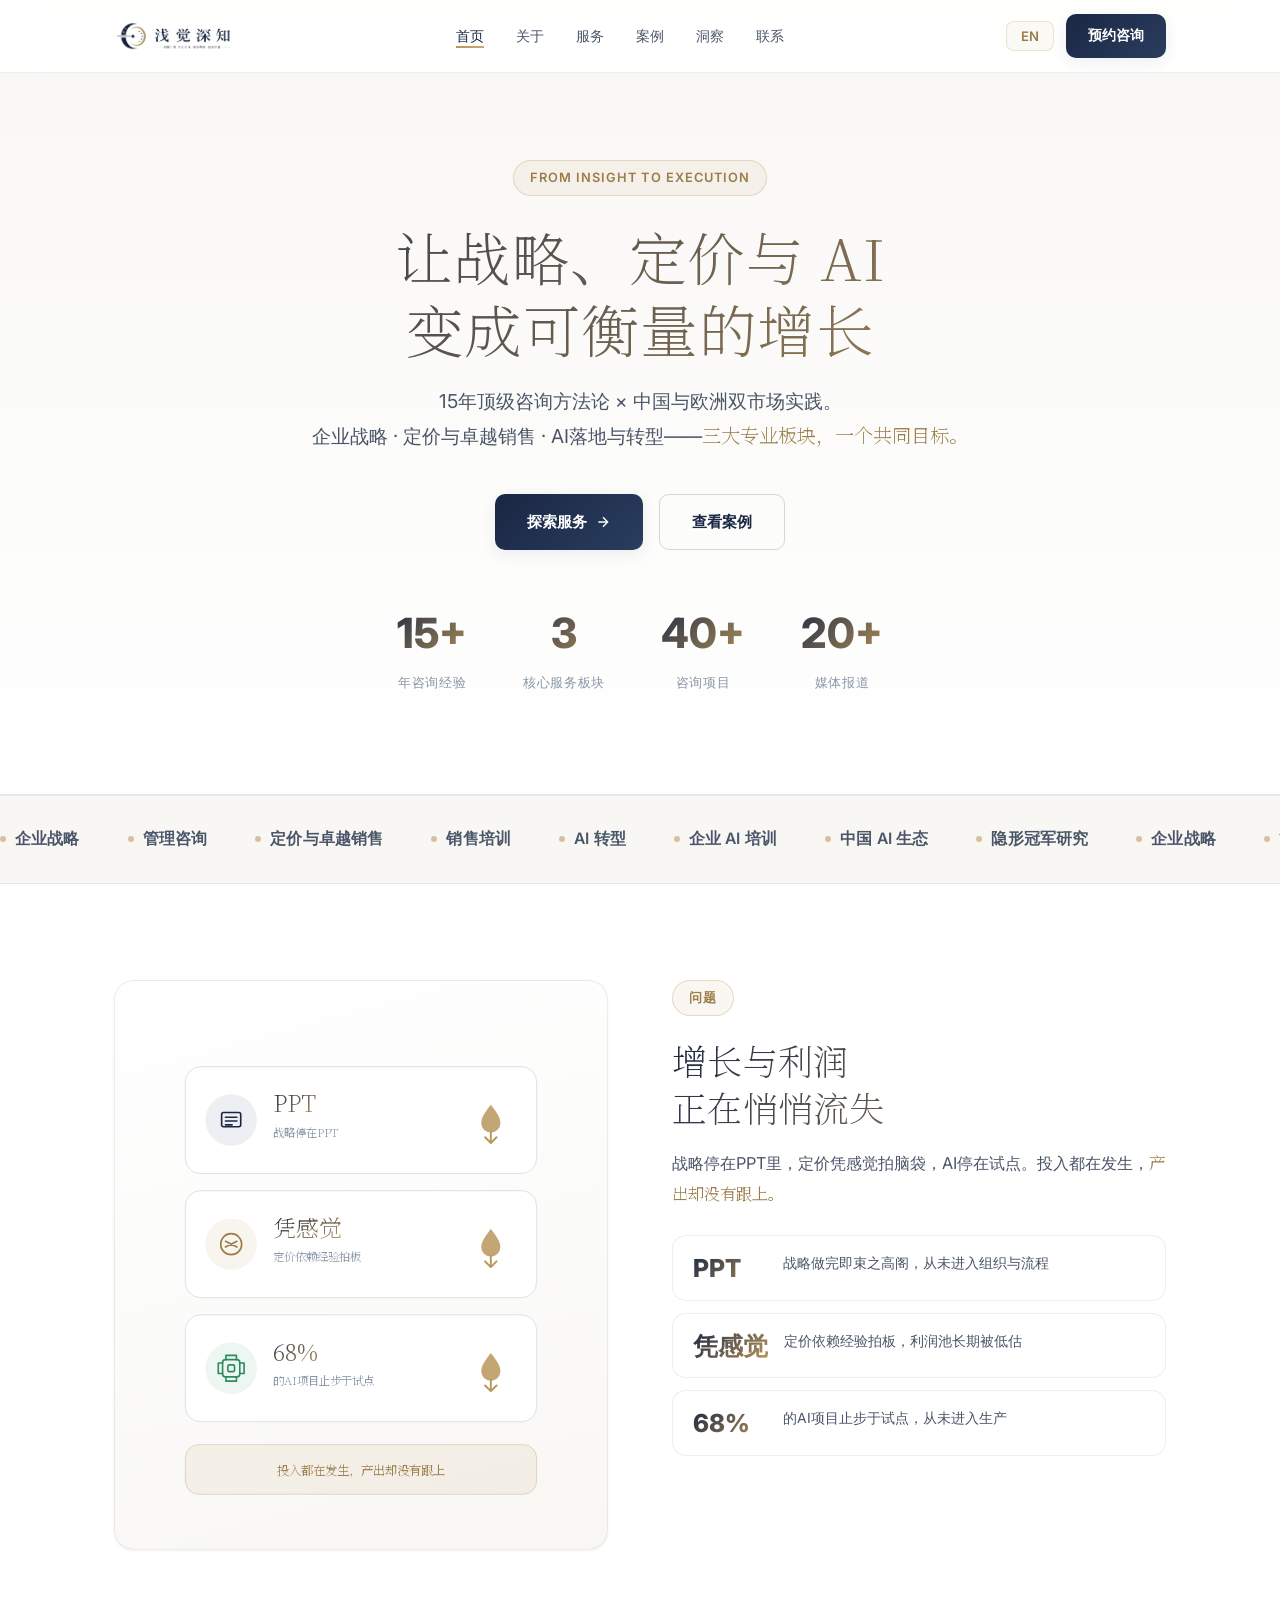
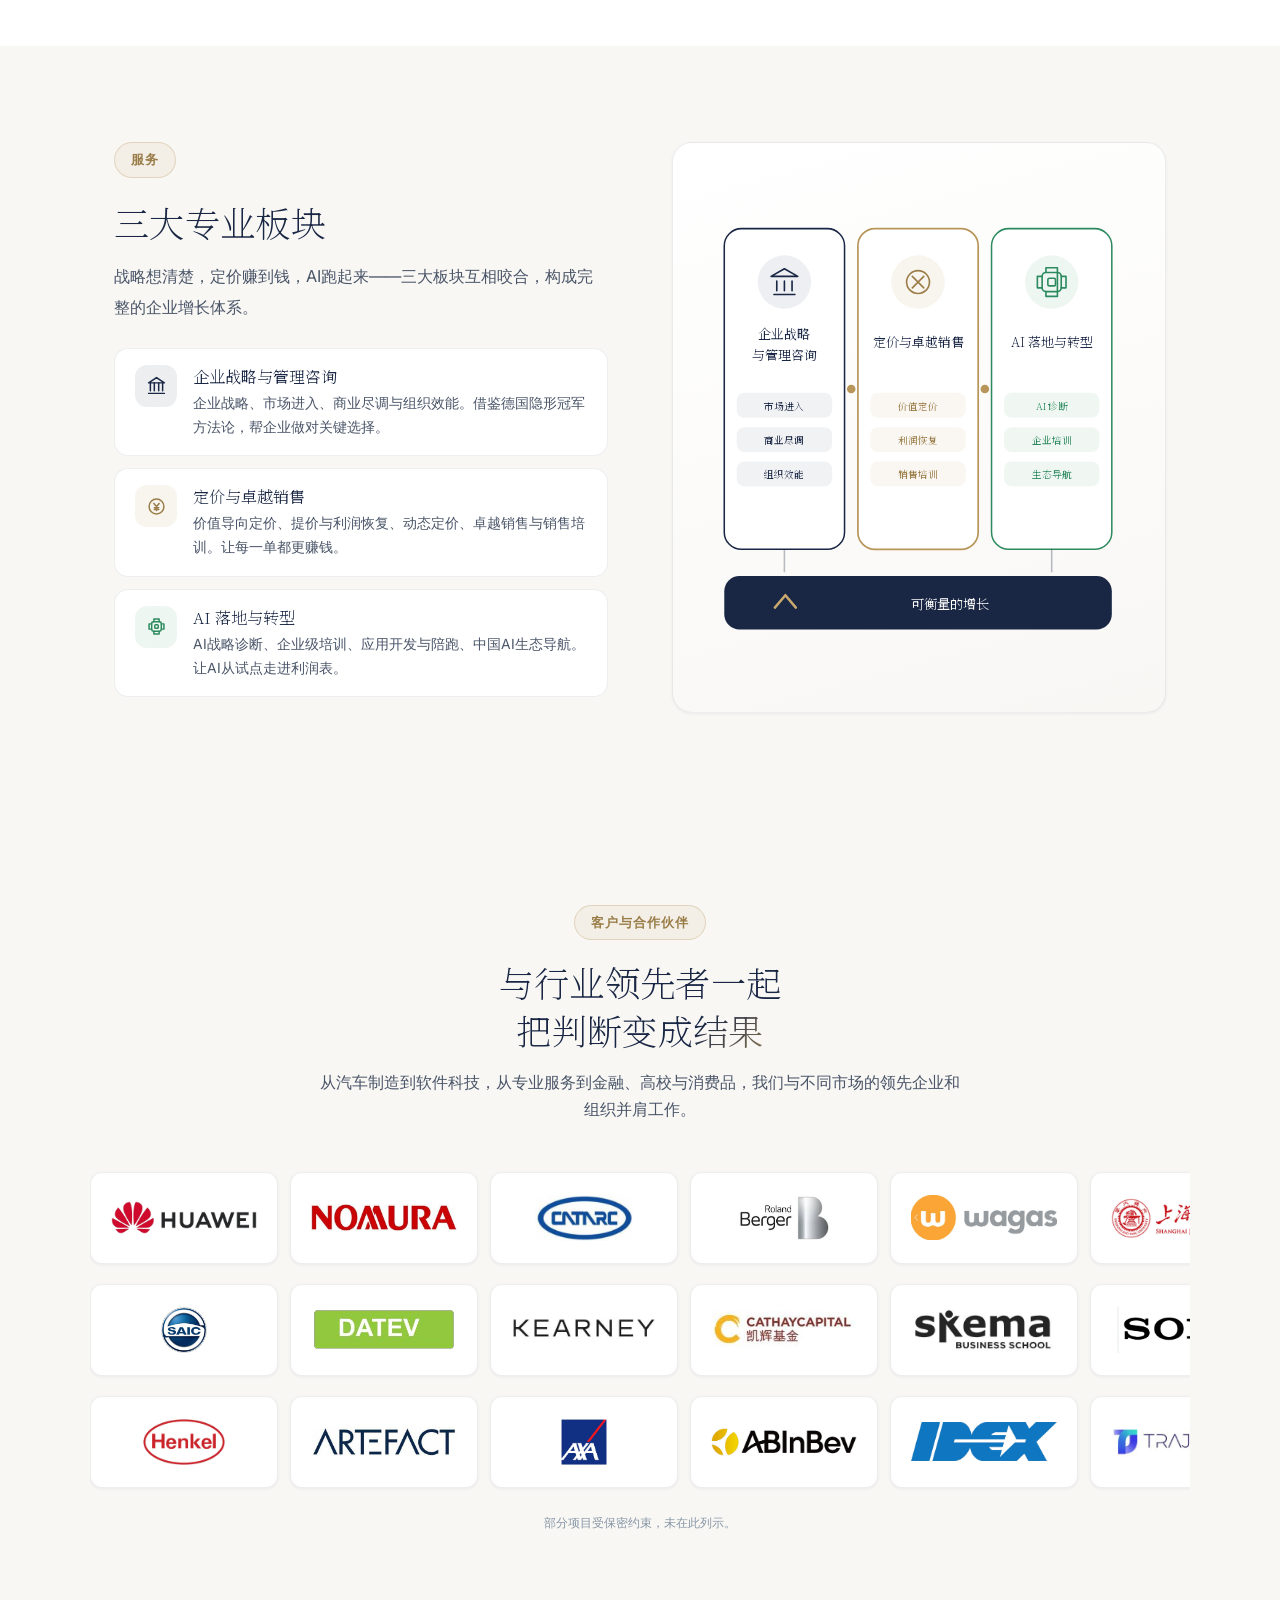
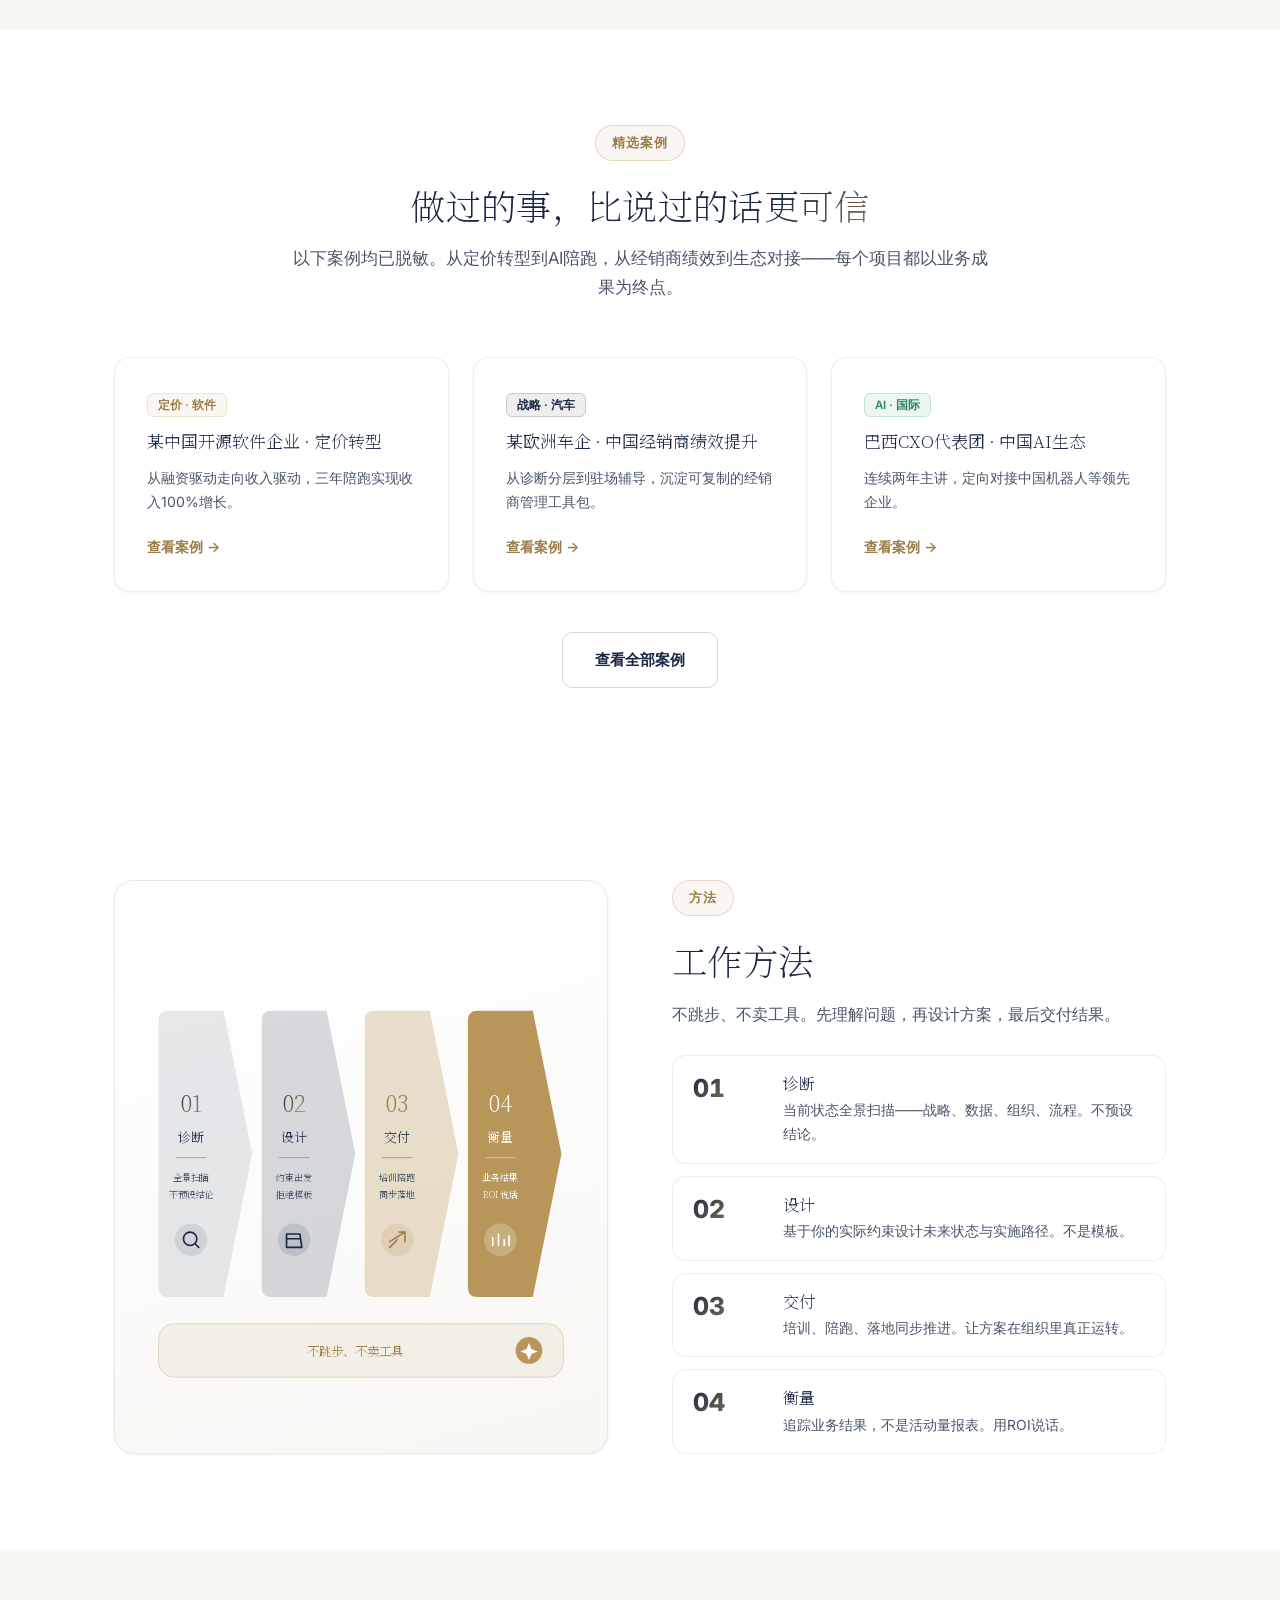
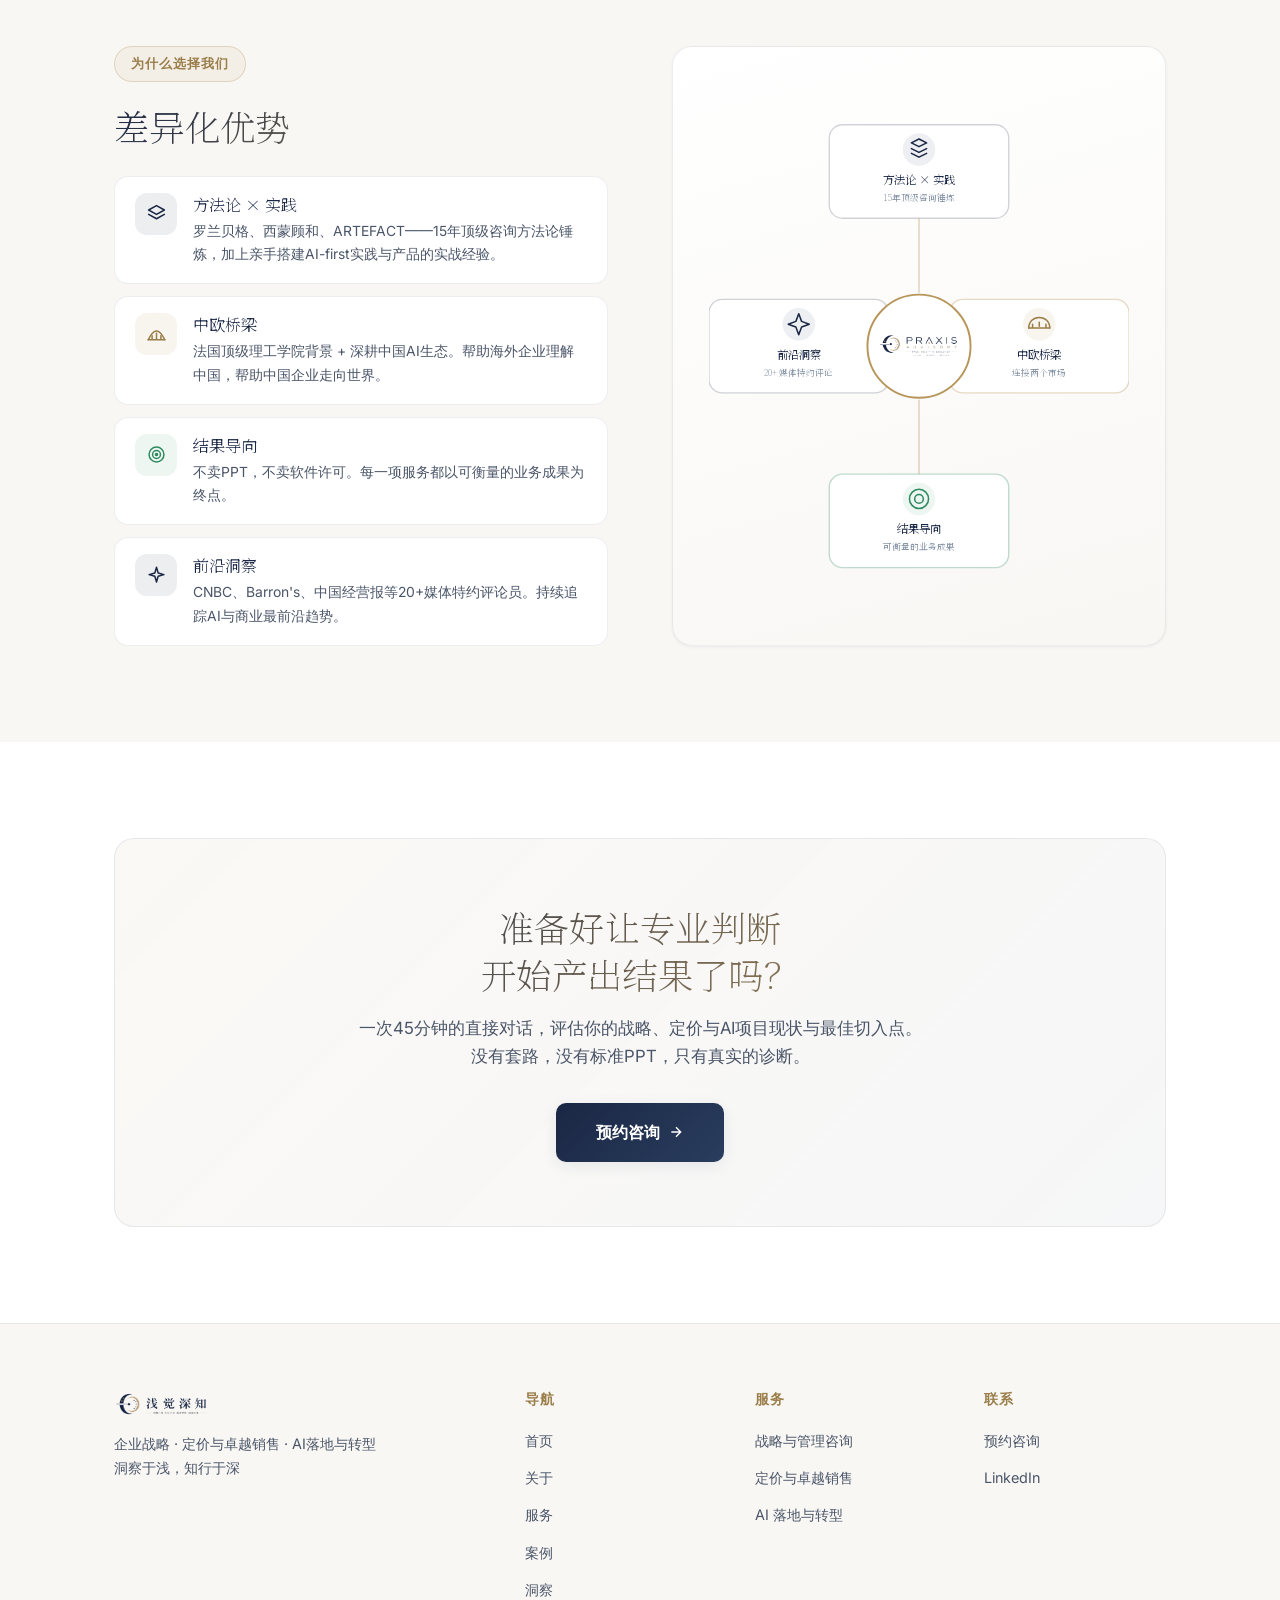
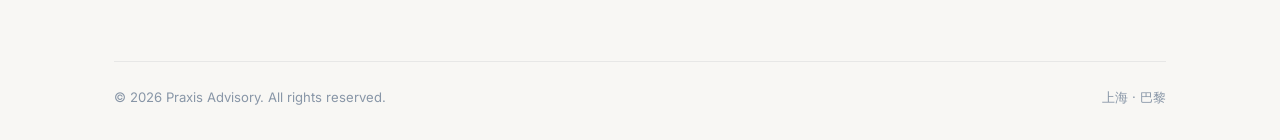
==== commit 6bb9025f: "Redesign homepage: alternating image-text sections with bilingual SVG diagrams - Convert problem/ser" ====
--- a/docs/index.html
+++ b/docs/index.html
@@ -121,60 +121,165 @@
 
 <section class="section-pad">
   <div class="container">
-    <div class="section-header">
-      <div class="badge"><span data-lang="zh">问题</span><span data-lang="en">The Problem</span></div>
-      <h2 class="gradient-text">
-        <span data-lang="zh">增长与利润<br>正在悄悄流失</span>
-        <span data-lang="en">Growth & Profit<br>Are Silently Leaking</span>
-      </h2>
-      <p>
-        <span data-lang="zh">战略停在PPT里，定价凭感觉拍脑袋，AI停在试点。投入都在发生，<em class="em">产出却没有跟上。</em></span>
-        <span data-lang="en">Strategy stays on slides. Pricing runs on gut feel. AI stalls in pilots. The investment happens — the outcomes don't.</span>
-      </p>
-    </div>
-    <div class="card-grid">
-      <div class="card stat-card">
-        <div class="stat-num" style="font-size:3rem;">PPT</div>
-        <p style="margin-top:8px;"><span data-lang="zh">战略做完即束之高阁，从未进入组织与流程</span><span data-lang="en">Strategy decks shelved before they touch the organization</span></p>
-      </div>
-      <div class="card stat-card">
-        <div class="stat-num" style="font-size:3rem;">凭感觉</div>
-        <p style="margin-top:8px;"><span data-lang="zh">定价依赖经验拍板，利润池长期被低估</span><span data-lang="en">Pricing by intuition — profit pools left on the table</span></p>
-      </div>
-      <div class="card stat-card">
-        <div class="stat-num" style="font-size:3rem;">68%</div>
-        <p style="margin-top:8px;"><span data-lang="zh">的AI项目止步于试点，从未进入生产</span><span data-lang="en">of AI projects stall before production</span></p>
-      </div>
+    <div class="split-grid">
+      <div class="split-copy">
+        <div class="badge"><span data-lang="zh">问题</span><span data-lang="en">The Problem</span></div>
+        <h2 class="gradient-text"><span data-lang="zh">增长与利润<br>正在悄悄流失</span><span data-lang="en">Growth &amp; Profit<br>Are Silently Leaking</span></h2>
+        <p class="split-p"><span data-lang="zh">战略停在PPT里，定价凭感觉拍脑袋，AI停在试点。投入都在发生，<em class="em">产出却没有跟上。</em></span><span data-lang="en">Strategy stays on slides. Pricing runs on gut feel. AI stalls in pilots. The investment happens — <em class="em">the outcomes don't.</em></span></p>
+        <div class="point-list">
+          <div class="point"><div class="point-num">PPT</div><div class="point-body"><p><span data-lang="zh">战略做完即束之高阁，从未进入组织与流程</span><span data-lang="en">Strategy decks shelved before they touch the organization</span></p></div></div>
+          <div class="point"><div class="point-num">凭感觉</div><div class="point-body"><p><span data-lang="zh">定价依赖经验拍板，利润池长期被低估</span><span data-lang="en">Pricing by intuition — profit pools left on the table</span></p></div></div>
+          <div class="point"><div class="point-num">68%</div><div class="point-body"><p><span data-lang="zh">的AI项目止步于试点，从未进入生产</span><span data-lang="en">of AI projects stall before production</span></p></div></div>
+        </div>
+      </div>
+      <div class="split-visual"><svg viewBox="0 0 440 520" role="img" aria-label="三大痛点导致投入流失示意图">
+  <defs>
+    <linearGradient id="numGrad" x1="0" y1="0" x2="1" y2="1">
+      <stop offset="0" stop-color="#1a2744"/><stop offset="1" stop-color="#b8965a"/>
+    </linearGradient>
+  </defs>
+  <!-- 卡片一：战略停在PPT -->
+  <rect x="36" y="52" width="368" height="112" rx="16" fill="#fff" stroke="rgba(26,39,68,.14)"/>
+  <circle cx="84" cy="108" r="27" fill="rgba(26,39,68,.07)"/>
+  <g transform="translate(84 108)" fill="none" stroke="#1a2744" stroke-width="1.7" stroke-linecap="round" stroke-linejoin="round">
+    <rect x="-10" y="-8" width="20" height="15" rx="2"/><path d="M-6 -3h12M-6 1h12M-6 5h7"/>
+  </g>
+  <text x="128" y="100" font-size="24" font-weight="800" fill="url(#numGrad)" text-anchor="start" font-family="Noto Serif SC, Songti SC, serif" data-lang="zh">PPT</text>
+<text x="128" y="100" font-size="24" font-weight="800" fill="url(#numGrad)" text-anchor="start" font-family="Noto Serif SC, Songti SC, serif" data-lang="en">PPT</text>
+  <text x="128" y="126" font-size="12" font-weight="500" fill="#8896a7" text-anchor="start" font-family="Noto Serif SC, Songti SC, serif" data-lang="zh">战略停在PPT</text>
+<text x="128" y="126" font-size="12" font-weight="500" fill="#8896a7" text-anchor="start" font-family="Noto Serif SC, Songti SC, serif" data-lang="en">Strategy on slides</text>
+  <g transform="translate(356 108)">
+    <path d="M0 -16 c7 9 10 14 10 19 a10 10 0 0 1 -20 0 c0 -5 3 -10 10 -19 z" fill="#b8965a" opacity=".85"/>
+    <path d="M0 12 v10 M-6 18 l6 6 l6 -6" fill="none" stroke="#b8965a" stroke-width="2" stroke-linecap="round" stroke-linejoin="round"/>
+  </g>
+  <!-- 卡片二：定价凭感觉 -->
+  <rect x="36" y="182" width="368" height="112" rx="16" fill="#fff" stroke="rgba(26,39,68,.14)"/>
+  <circle cx="84" cy="238" r="27" fill="rgba(184,150,90,.10)"/>
+  <g transform="translate(84 238)" fill="none" stroke="#9a7d48" stroke-width="1.7" stroke-linecap="round" stroke-linejoin="round">
+    <circle cx="0" cy="0" r="11"/><path d="M-6 -3 L6 3 M-6 3 L6 -3"/>
+  </g>
+  <text x="128" y="230" font-size="24" font-weight="800" fill="url(#numGrad)" text-anchor="start" font-family="Noto Serif SC, Songti SC, serif" data-lang="zh">凭感觉</text>
+<text x="128" y="230" font-size="24" font-weight="800" fill="url(#numGrad)" text-anchor="start" font-family="Noto Serif SC, Songti SC, serif" data-lang="en">Gut feel</text>
+  <text x="128" y="256" font-size="12" font-weight="500" fill="#8896a7" text-anchor="start" font-family="Noto Serif SC, Songti SC, serif" data-lang="zh">定价依赖经验拍板</text>
+<text x="128" y="256" font-size="12" font-weight="500" fill="#8896a7" text-anchor="start" font-family="Noto Serif SC, Songti SC, serif" data-lang="en">Pricing by intuition</text>
+  <g transform="translate(356 238)">
+    <path d="M0 -16 c7 9 10 14 10 19 a10 10 0 0 1 -20 0 c0 -5 3 -10 10 -19 z" fill="#b8965a" opacity=".85"/>
+    <path d="M0 12 v10 M-6 18 l6 6 l6 -6" fill="none" stroke="#b8965a" stroke-width="2" stroke-linecap="round" stroke-linejoin="round"/>
+  </g>
+  <!-- 卡片三：AI止步试点 -->
+  <rect x="36" y="312" width="368" height="112" rx="16" fill="#fff" stroke="rgba(26,39,68,.14)"/>
+  <circle cx="84" cy="368" r="27" fill="rgba(45,138,94,.08)"/>
+  <g transform="translate(84 368)" fill="none" stroke="#2d8a5e" stroke-width="1.7" stroke-linecap="round" stroke-linejoin="round">
+    <rect x="-9" y="-9" width="18" height="18" rx="3"/><rect x="-3.5" y="-3.5" width="7" height="7" rx="1.5"/>
+    <path d="M-5.5 -9 V-13.5 H5.5 V-9 M-5.5 9 V13.5 H5.5 V9 M-9 -5.5 H-13.5 V5.5 H-9 M9 -5.5 H13.5 V5.5 H9"/>
+  </g>
+  <text x="128" y="360" font-size="24" font-weight="800" fill="url(#numGrad)" text-anchor="start" font-family="Noto Serif SC, Songti SC, serif" data-lang="zh">68%</text>
+<text x="128" y="360" font-size="24" font-weight="800" fill="url(#numGrad)" text-anchor="start" font-family="Noto Serif SC, Songti SC, serif" data-lang="en">68%</text>
+  <text x="128" y="386" font-size="12" font-weight="500" fill="#8896a7" text-anchor="start" font-family="Noto Serif SC, Songti SC, serif" data-lang="zh">的AI项目止步于试点</text>
+<text x="128" y="386" font-size="12" font-weight="500" fill="#8896a7" text-anchor="start" font-family="Noto Serif SC, Songti SC, serif" data-lang="en">of AI projects stall in pilots</text>
+  <g transform="translate(356 368)">
+    <path d="M0 -16 c7 9 10 14 10 19 a10 10 0 0 1 -20 0 c0 -5 3 -10 10 -19 z" fill="#b8965a" opacity=".85"/>
+    <path d="M0 12 v10 M-6 18 l6 6 l6 -6" fill="none" stroke="#b8965a" stroke-width="2" stroke-linecap="round" stroke-linejoin="round"/>
+  </g>
+  <!-- 底部结论条 -->
+  <rect x="36" y="448" width="368" height="52" rx="14" fill="rgba(184,150,90,.10)" stroke="rgba(184,150,90,.35)"/>
+  <text x="220" y="480" font-size="13" font-weight="600" fill="#9a7d48" text-anchor="middle" font-family="Noto Serif SC, Songti SC, serif" data-lang="zh">投入都在发生，产出却没有跟上</text>
+<text x="220" y="480" font-size="13" font-weight="600" fill="#9a7d48" text-anchor="middle" font-family="Noto Serif SC, Songti SC, serif" data-lang="en">Investment in. Outcomes out.</text>
+</svg></div>
     </div>
   </div>
 </section>
 
 <section class="section-pad" style="background:var(--bg2);">
   <div class="container">
-    <div class="section-header">
-      <div class="badge"><span data-lang="zh">服务</span><span data-lang="en">Services</span></div>
-      <h2><span data-lang="zh">三大专业板块</span><span data-lang="en">Three Core Disciplines</span></h2>
-      <p><span data-lang="zh">战略想清楚，定价赚到钱，AI跑起来——三大板块互相咬合，构成完整的企业增长体系。</span><span data-lang="en">Clear strategy, profitable pricing, working AI — three disciplines that lock together into one growth system.</span></p>
-    </div>
-    <div class="card-grid">
-      <a href="services.html#strategy" class="card" style="text-decoration:none;">
-        <div class="card-icon" style="background:rgba(26,39,68,0.08);">🏛️</div>
-        <h3><span data-lang="zh">企业战略与管理咨询</span><span data-lang="en">Strategy & Management Consulting</span></h3>
-        <p><span data-lang="zh">企业战略、市场进入、商业尽调与组织效能。借鉴德国隐形冠军方法论，帮企业做对关键选择。</span><span data-lang="en">Corporate strategy, market entry, commercial due diligence and organizational effectiveness — informed by hidden-champion methodology.</span></p>
-        <span class="card-link"><span data-lang="zh">了解详情 →</span><span data-lang="en">Learn More →</span></span>
-      </a>
-      <a href="services.html#pricing" class="card" style="text-decoration:none;">
-        <div class="card-icon" style="background:rgba(184,150,90,0.1);">💰</div>
-        <h3><span data-lang="zh">定价与卓越销售</span><span data-lang="en">Pricing & Sales Excellence</span></h3>
-        <p><span data-lang="zh">价值导向定价、提价与利润恢复、动态定价、卓越销售与销售培训。让每一单都更赚钱。</span><span data-lang="en">Value-based pricing, margin recovery, dynamic pricing, sales excellence and sales training — make every deal more profitable.</span></p>
-        <span class="card-link"><span data-lang="zh">了解详情 →</span><span data-lang="en">Learn More →</span></span>
-      </a>
-      <a href="services.html#ai" class="card" style="text-decoration:none;">
-        <div class="card-icon" style="background:rgba(45,138,94,0.08);">🤖</div>
-        <h3><span data-lang="zh">AI 落地与转型</span><span data-lang="en">AI Implementation & Transformation</span></h3>
-        <p><span data-lang="zh">AI战略诊断、企业级培训、应用开发与陪跑、中国AI生态导航。让AI从试点走进利润表。</span><span data-lang="en">AI strategy, enterprise training, application development & co-piloting, and China ecosystem navigation — from pilot to P&L.</span></p>
-        <span class="card-link"><span data-lang="zh">了解详情 →</span><span data-lang="en">Learn More →</span></span>
-      </a>
+    <div class="split-grid split-grid--rev">
+      <div class="split-copy">
+        <div class="badge"><span data-lang="zh">服务</span><span data-lang="en">Services</span></div>
+        <h2><span data-lang="zh">三大专业板块</span><span data-lang="en">Three Core Disciplines</span></h2>
+        <p class="split-p"><span data-lang="zh">战略想清楚，定价赚到钱，AI跑起来——三大板块互相咬合，构成完整的企业增长体系。</span><span data-lang="en">Clear strategy, profitable pricing, working AI — three disciplines that lock together into one growth system.</span></p>
+        <div class="point-list">
+          <a class="point" href="services.html#strategy">
+            <div class="point-icon" style="background:rgba(26,39,68,0.08);"><svg viewBox="0 0 24 24" fill="none" stroke="#1a2744" stroke-width="1.7" stroke-linecap="round" stroke-linejoin="round"><path d="M12 3l9 6H3l9-6z"/><path d="M5 9v9M9.5 9v9M14.5 9v9M19 9v9"/><path d="M3 21h18"/></svg></div>
+            <div class="point-body"><h3><span data-lang="zh">企业战略与管理咨询</span><span data-lang="en">Strategy &amp; Management Consulting</span></h3><p><span data-lang="zh">企业战略、市场进入、商业尽调与组织效能。借鉴德国隐形冠军方法论，帮企业做对关键选择。</span><span data-lang="en">Corporate strategy, market entry, commercial due diligence and organizational effectiveness — informed by hidden-champion methodology.</span></p></div>
+          </a>
+          <a class="point" href="services.html#pricing">
+            <div class="point-icon" style="background:rgba(184,150,90,0.1);"><svg viewBox="0 0 24 24" fill="none" stroke="#9a7d48" stroke-width="1.7" stroke-linecap="round" stroke-linejoin="round"><circle cx="12" cy="12" r="8.5"/><path d="M9 8.5l3 3.5 3-3.5M12 12v4.5M9.5 13.5h5M9.5 15.5h5"/></svg></div>
+            <div class="point-body"><h3><span data-lang="zh">定价与卓越销售</span><span data-lang="en">Pricing &amp; Sales Excellence</span></h3><p><span data-lang="zh">价值导向定价、提价与利润恢复、动态定价、卓越销售与销售培训。让每一单都更赚钱。</span><span data-lang="en">Value-based pricing, margin recovery, dynamic pricing, sales excellence and sales training — make every deal more profitable.</span></p></div>
+          </a>
+          <a class="point" href="services.html#ai">
+            <div class="point-icon" style="background:rgba(45,138,94,0.08);"><svg viewBox="0 0 24 24" fill="none" stroke="#2d8a5e" stroke-width="1.7" stroke-linecap="round" stroke-linejoin="round"><rect x="6.5" y="6.5" width="11" height="11" rx="2"/><rect x="10" y="10" width="4" height="4" rx="1"/><path d="M9 6.5V3.5h6v3M9 17.5v3h6v-3M6.5 9H3.5v6h3M17.5 9h3v6h-3"/></svg></div>
+            <div class="point-body"><h3><span data-lang="zh">AI 落地与转型</span><span data-lang="en">AI Implementation &amp; Transformation</span></h3><p><span data-lang="zh">AI战略诊断、企业级培训、应用开发与陪跑、中国AI生态导航。让AI从试点走进利润表。</span><span data-lang="en">AI strategy, enterprise training, application development &amp; co-piloting, and China ecosystem navigation — from pilot to P&amp;L.</span></p></div>
+          </a>
+        </div>
+      </div>
+      <div class="split-visual"><svg viewBox="0 0 440 520" role="img" aria-label="三大专业板块示意图">
+  <!-- 柱一：战略 -->
+  <rect x="16" y="52" width="126" height="336" rx="18" fill="#fff" stroke="#1a2744" stroke-width="1.6"/>
+  <circle cx="79" cy="108" r="28" fill="rgba(26,39,68,.07)"/>
+  <g transform="translate(79 108)" fill="none" stroke="#1a2744" stroke-width="1.7" stroke-linecap="round" stroke-linejoin="round">
+    <path d="M0 -14 L14 -6 H-14 Z"/><path d="M-8 -1 v10 M0 -1 v10 M8 -1 v10"/><path d="M-11 13 H11"/>
+  </g>
+  <text x="79" y="168" font-size="13.5" font-weight="700" fill="#1a2744" text-anchor="middle" font-family="Noto Serif SC, Songti SC, serif" data-lang="zh">企业战略</text>
+<text x="79" y="168" font-size="11.5" font-weight="700" fill="#1a2744" text-anchor="middle" font-family="Noto Serif SC, Songti SC, serif" data-lang="en">Strategy &</text>
+  <text x="79" y="190" font-size="13.5" font-weight="700" fill="#1a2744" text-anchor="middle" font-family="Noto Serif SC, Songti SC, serif" data-lang="zh">与管理咨询</text>
+<text x="79" y="190" font-size="11.5" font-weight="700" fill="#1a2744" text-anchor="middle" font-family="Noto Serif SC, Songti SC, serif" data-lang="en">Management</text>
+  <rect x="29" y="224" width="100" height="26" rx="8" fill="rgba(26,39,68,.06)"/>
+<text x="79" y="241.5" font-size="10" font-weight="500" fill="#1a2744" text-anchor="middle" font-family="Noto Serif SC, Songti SC, serif" data-lang="zh">市场进入</text>
+<text x="79" y="241.5" font-size="9" font-weight="500" fill="#1a2744" text-anchor="middle" font-family="Noto Serif SC, Songti SC, serif" data-lang="en">Market Entry</text>
+  <rect x="29" y="260" width="100" height="26" rx="8" fill="rgba(26,39,68,.06)"/>
+<text x="79" y="277.5" font-size="10" font-weight="500" fill="#1a2744" text-anchor="middle" font-family="Noto Serif SC, Songti SC, serif" data-lang="zh">商业尽调</text>
+<text x="79" y="277.5" font-size="9" font-weight="500" fill="#1a2744" text-anchor="middle" font-family="Noto Serif SC, Songti SC, serif" data-lang="en">Due Diligence</text>
+  <rect x="29" y="296" width="100" height="26" rx="8" fill="rgba(26,39,68,.06)"/>
+<text x="79" y="313.5" font-size="10" font-weight="500" fill="#1a2744" text-anchor="middle" font-family="Noto Serif SC, Songti SC, serif" data-lang="zh">组织效能</text>
+<text x="79" y="313.5" font-size="9" font-weight="500" fill="#1a2744" text-anchor="middle" font-family="Noto Serif SC, Songti SC, serif" data-lang="en">Org Design</text>
+  <!-- 柱二：定价 -->
+  <rect x="156" y="52" width="126" height="336" rx="18" fill="#fff" stroke="#b8965a" stroke-width="1.8"/>
+  <circle cx="219" cy="108" r="28" fill="rgba(184,150,90,.10)"/>
+  <g transform="translate(219 108)" fill="none" stroke="#9a7d48" stroke-width="1.7" stroke-linecap="round" stroke-linejoin="round">
+    <circle cx="0" cy="0" r="12"/><path d="M-6 -6 L6 6 M-6 6 L6 -6"/>
+  </g>
+  <text x="219" y="176" font-size="13.5" font-weight="700" fill="#1a2744" text-anchor="middle" font-family="Noto Serif SC, Songti SC, serif" data-lang="zh">定价与卓越销售</text>
+<text x="219" y="176" font-size="11.5" font-weight="700" fill="#1a2744" text-anchor="middle" font-family="Noto Serif SC, Songti SC, serif" data-lang="en">Pricing & Sales</text>
+  <rect x="169" y="224" width="100" height="26" rx="8" fill="rgba(184,150,90,.08)"/>
+<text x="219" y="241.5" font-size="10" font-weight="500" fill="#9a7d48" text-anchor="middle" font-family="Noto Serif SC, Songti SC, serif" data-lang="zh">价值定价</text>
+<text x="219" y="241.5" font-size="9" font-weight="500" fill="#9a7d48" text-anchor="middle" font-family="Noto Serif SC, Songti SC, serif" data-lang="en">Value Pricing</text>
+  <rect x="169" y="260" width="100" height="26" rx="8" fill="rgba(184,150,90,.08)"/>
+<text x="219" y="277.5" font-size="10" font-weight="500" fill="#9a7d48" text-anchor="middle" font-family="Noto Serif SC, Songti SC, serif" data-lang="zh">利润恢复</text>
+<text x="219" y="277.5" font-size="9" font-weight="500" fill="#9a7d48" text-anchor="middle" font-family="Noto Serif SC, Songti SC, serif" data-lang="en">Margin Uplift</text>
+  <rect x="169" y="296" width="100" height="26" rx="8" fill="rgba(184,150,90,.08)"/>
+<text x="219" y="313.5" font-size="10" font-weight="500" fill="#9a7d48" text-anchor="middle" font-family="Noto Serif SC, Songti SC, serif" data-lang="zh">销售培训</text>
+<text x="219" y="313.5" font-size="9" font-weight="500" fill="#9a7d48" text-anchor="middle" font-family="Noto Serif SC, Songti SC, serif" data-lang="en">Sales Training</text>
+  <!-- 柱三：AI -->
+  <rect x="296" y="52" width="126" height="336" rx="18" fill="#fff" stroke="#2d8a5e" stroke-width="1.6"/>
+  <circle cx="359" cy="108" r="28" fill="rgba(45,138,94,.08)"/>
+  <g transform="translate(359 108)" fill="none" stroke="#2d8a5e" stroke-width="1.7" stroke-linecap="round" stroke-linejoin="round">
+    <rect x="-10" y="-10" width="20" height="20" rx="4"/><rect x="-4" y="-4" width="8" height="8" rx="1.5"/>
+    <path d="M-6 -10 V-15 H6 V-10 M-6 10 V15 H6 V-10 M-10 -6 H-15 V6 H-10 M10 -6 H15 V6 H10"/>
+  </g>
+  <text x="359" y="176" font-size="13.5" font-weight="700" fill="#1a2744" text-anchor="middle" font-family="Noto Serif SC, Songti SC, serif" data-lang="zh">AI 落地与转型</text>
+<text x="359" y="176" font-size="11.5" font-weight="700" fill="#1a2744" text-anchor="middle" font-family="Noto Serif SC, Songti SC, serif" data-lang="en">AI Transformation</text>
+  <rect x="309" y="224" width="100" height="26" rx="8" fill="rgba(45,138,94,.07)"/>
+<text x="359" y="241.5" font-size="10" font-weight="500" fill="#2d8a5e" text-anchor="middle" font-family="Noto Serif SC, Songti SC, serif" data-lang="zh">AI 诊断</text>
+<text x="359" y="241.5" font-size="9" font-weight="500" fill="#2d8a5e" text-anchor="middle" font-family="Noto Serif SC, Songti SC, serif" data-lang="en">AI Strategy</text>
+  <rect x="309" y="260" width="100" height="26" rx="8" fill="rgba(45,138,94,.07)"/>
+<text x="359" y="277.5" font-size="10" font-weight="500" fill="#2d8a5e" text-anchor="middle" font-family="Noto Serif SC, Songti SC, serif" data-lang="zh">企业培训</text>
+<text x="359" y="277.5" font-size="9" font-weight="500" fill="#2d8a5e" text-anchor="middle" font-family="Noto Serif SC, Songti SC, serif" data-lang="en">Team Training</text>
+  <rect x="309" y="296" width="100" height="26" rx="8" fill="rgba(45,138,94,.07)"/>
+<text x="359" y="313.5" font-size="10" font-weight="500" fill="#2d8a5e" text-anchor="middle" font-family="Noto Serif SC, Songti SC, serif" data-lang="zh">生态导航</text>
+<text x="359" y="313.5" font-size="9" font-weight="500" fill="#2d8a5e" text-anchor="middle" font-family="Noto Serif SC, Songti SC, serif" data-lang="en">Ecosystem Nav</text>
+  <!-- 间隙连接点 -->
+  <circle cx="149" cy="220" r="4.5" fill="#b8965a"/><circle cx="289" cy="220" r="4.5" fill="#b8965a"/>
+  <!-- 汇入增长 -->
+  <g stroke="rgba(26,39,68,.3)" stroke-width="1.6">
+    <line x1="79" y1="388" x2="79" y2="412"/><line x1="359" y1="388" x2="359" y2="412"/>
+  </g>
+  <rect x="16" y="416" width="406" height="56" rx="16" fill="#1a2744"/>
+  <g transform="translate(80 444)">
+    <path d="M-11 5 L0 -8 L11 5" fill="none" stroke="#c9a96e" stroke-width="2.6" stroke-linecap="round" stroke-linejoin="round"/>
+  </g>
+  <text x="252" y="450" font-size="14" font-weight="700" fill="#fff" text-anchor="middle" font-family="Noto Serif SC, Songti SC, serif" data-lang="zh">可衡量的增长</text>
+<text x="252" y="450" font-size="12" font-weight="700" fill="#fff" text-anchor="middle" font-family="Noto Serif SC, Songti SC, serif" data-lang="en">Measurable Growth</text>
+</svg></div>
     </div>
   </div>
 </section>
@@ -246,31 +351,163 @@
 
 <section class="section-pad">
   <div class="container">
-    <div class="section-header">
-      <div class="badge"><span data-lang="zh">方法</span><span data-lang="en">Approach</span></div>
-      <h2><span data-lang="zh">工作方法</span><span data-lang="en">How We Work</span></h2>
-      <p><span data-lang="zh">不跳步、不卖工具。先理解问题，再设计方案，最后交付结果。</span><span data-lang="en">No shortcuts. No vendor agenda. Understand first, design second, deliver last.</span></p>
-    </div>
-    <div class="steps">
-      <div class="step"><div class="step-num">01</div><h3><span data-lang="zh">诊断</span><span data-lang="en">Assess</span></h3><p><span data-lang="zh">当前状态全景扫描——战略、数据、组织、流程。不预设结论。</span><span data-lang="en">Current-state mapping across strategy, data, organization, and process. No assumptions.</span></p></div>
-      <div class="step"><div class="step-num">02</div><h3><span data-lang="zh">设计</span><span data-lang="en">Design</span></h3><p><span data-lang="zh">基于你的实际约束设计未来状态与实施路径。不是模板。</span><span data-lang="en">Future-state design built around your actual constraints. Not a template.</span></p></div>
-      <div class="step"><div class="step-num">03</div><h3><span data-lang="zh">交付</span><span data-lang="en">Deliver</span></h3><p><span data-lang="zh">培训、陪跑、落地同步推进。让方案在组织里真正运转。</span><span data-lang="en">Training, co-piloting and implementation in parallel — making the plan work inside the organization.</span></p></div>
-      <div class="step"><div class="step-num">04</div><h3><span data-lang="zh">衡量</span><span data-lang="en">Measure</span></h3><p><span data-lang="zh">追踪业务结果，不是活动量报表。用ROI说话。</span><span data-lang="en">Track business outcomes, not activity dashboards. ROI speaks.</span></p></div>
+    <div class="split-grid">
+      <div class="split-copy">
+        <div class="badge"><span data-lang="zh">方法</span><span data-lang="en">Approach</span></div>
+        <h2><span data-lang="zh">工作方法</span><span data-lang="en">How We Work</span></h2>
+        <p class="split-p"><span data-lang="zh">不跳步、不卖工具。先理解问题，再设计方案，最后交付结果。</span><span data-lang="en">No shortcuts. No vendor agenda. Understand first, design second, deliver last.</span></p>
+        <div class="point-list">
+          <div class="point"><div class="point-num">01</div><div class="point-body"><h3><span data-lang="zh">诊断</span><span data-lang="en">Assess</span></h3><p><span data-lang="zh">当前状态全景扫描——战略、数据、组织、流程。不预设结论。</span><span data-lang="en">Current-state mapping across strategy, data, organization, and process. No assumptions.</span></p></div></div>
+          <div class="point"><div class="point-num">02</div><div class="point-body"><h3><span data-lang="zh">设计</span><span data-lang="en">Design</span></h3><p><span data-lang="zh">基于你的实际约束设计未来状态与实施路径。不是模板。</span><span data-lang="en">Future-state design built around your actual constraints. Not a template.</span></p></div></div>
+          <div class="point"><div class="point-num">03</div><div class="point-body"><h3><span data-lang="zh">交付</span><span data-lang="en">Deliver</span></h3><p><span data-lang="zh">培训、陪跑、落地同步推进。让方案在组织里真正运转。</span><span data-lang="en">Training, co-piloting and implementation in parallel — making the plan work inside the organization.</span></p></div></div>
+          <div class="point"><div class="point-num">04</div><div class="point-body"><h3><span data-lang="zh">衡量</span><span data-lang="en">Measure</span></h3><p><span data-lang="zh">追踪业务结果，不是活动量报表。用ROI说话。</span><span data-lang="en">Track business outcomes, not activity dashboards. ROI speaks.</span></p></div></div>
+        </div>
+      </div>
+      <div class="split-visual"><svg viewBox="0 0 440 520" role="img" aria-label="四步递进工作方法箭头图">
+  <defs>
+    <linearGradient id="numGrad3" x1="0" y1="0" x2="1" y2="1">
+      <stop offset="0" stop-color="#1a2744"/><stop offset="1" stop-color="#b8965a"/>
+    </linearGradient>
+  </defs>
+  <!-- 箭头一：诊断 -->
+  <path d="M18 96 L76 96 L106 246.0 L76 396 L18 396 Q8 396 8 386 L8 106 Q8 96 18 96 Z" fill="rgba(26,39,68,.10)"/>
+    <text x="42.0" y="202" font-size="23" font-weight="800" fill="url(#numGrad3)" text-anchor="middle" font-family="Noto Serif SC, Songti SC, serif" data-lang="zh">01</text>
+<text x="42.0" y="202" font-size="23" font-weight="800" fill="url(#numGrad3)" text-anchor="middle" font-family="Noto Serif SC, Songti SC, serif" data-lang="en">01</text>
+    <text x="42.0" y="234" font-size="13.5" font-weight="700" fill="#1a2744" text-anchor="middle" font-family="Noto Serif SC, Songti SC, serif" data-lang="zh">诊断</text>
+<text x="42.0" y="234" font-size="11.5" font-weight="700" fill="#1a2744" text-anchor="middle" font-family="Noto Serif SC, Songti SC, serif" data-lang="en">Assess</text>
+    <line x1="26.0" y1="250" x2="58.0" y2="250" stroke="#4a5568" stroke-width="1" opacity=".45"/>
+    <text x="42.0" y="274" font-size="9.5" font-weight="500" fill="#4a5568" text-anchor="middle" font-family="Noto Serif SC, Songti SC, serif" data-lang="zh">全景扫描</text>
+<text x="42.0" y="274" font-size="8.5" font-weight="500" fill="#4a5568" text-anchor="middle" font-family="Noto Serif SC, Songti SC, serif" data-lang="en">Full scan</text>
+    <text x="42.0" y="292" font-size="9.5" font-weight="500" fill="#4a5568" text-anchor="middle" font-family="Noto Serif SC, Songti SC, serif" data-lang="zh">不预设结论</text>
+<text x="42.0" y="292" font-size="8.5" font-weight="500" fill="#4a5568" text-anchor="middle" font-family="Noto Serif SC, Songti SC, serif" data-lang="en">No bias</text>
+    <circle cx="42.0" cy="336" r="17" fill="rgba(26,39,68,.10)"/>
+    <g transform="translate(42.0 336)" fill="none" stroke="#1a2744" stroke-width="1.7" stroke-linecap="round"><circle cx="-1" cy="-1" r="7"/><path d="M4 4 L8 8"/></g>
+  <!-- 箭头二：设计 -->
+  <path d="M126 96 L184 96 L214 246.0 L184 396 L126 396 Q116 396 116 386 L116 106 Q116 96 126 96 Z" fill="rgba(26,39,68,.17)"/>
+    <text x="150.0" y="202" font-size="23" font-weight="800" fill="url(#numGrad3)" text-anchor="middle" font-family="Noto Serif SC, Songti SC, serif" data-lang="zh">02</text>
+<text x="150.0" y="202" font-size="23" font-weight="800" fill="url(#numGrad3)" text-anchor="middle" font-family="Noto Serif SC, Songti SC, serif" data-lang="en">02</text>
+    <text x="150.0" y="234" font-size="13.5" font-weight="700" fill="#1a2744" text-anchor="middle" font-family="Noto Serif SC, Songti SC, serif" data-lang="zh">设计</text>
+<text x="150.0" y="234" font-size="11.5" font-weight="700" fill="#1a2744" text-anchor="middle" font-family="Noto Serif SC, Songti SC, serif" data-lang="en">Design</text>
+    <line x1="134.0" y1="250" x2="166.0" y2="250" stroke="#4a5568" stroke-width="1" opacity=".45"/>
+    <text x="150.0" y="274" font-size="9.5" font-weight="500" fill="#4a5568" text-anchor="middle" font-family="Noto Serif SC, Songti SC, serif" data-lang="zh">约束出发</text>
+<text x="150.0" y="274" font-size="8.5" font-weight="500" fill="#4a5568" text-anchor="middle" font-family="Noto Serif SC, Songti SC, serif" data-lang="en">Real limits</text>
+    <text x="150.0" y="292" font-size="9.5" font-weight="500" fill="#4a5568" text-anchor="middle" font-family="Noto Serif SC, Songti SC, serif" data-lang="zh">拒绝模板</text>
+<text x="150.0" y="292" font-size="8.5" font-weight="500" fill="#4a5568" text-anchor="middle" font-family="Noto Serif SC, Songti SC, serif" data-lang="en">No template</text>
+    <circle cx="150.0" cy="336" r="17" fill="rgba(26,39,68,.12)"/>
+    <g transform="translate(150.0 336)" fill="none" stroke="#1a2744" stroke-width="1.7" stroke-linecap="round" stroke-linejoin="round"><path d="M-8 8 L-8 -6 L6 -6 L8 8 Z"/><path d="M-8 -1 H6"/></g>
+  <!-- 箭头三：交付 -->
+  <path d="M234 96 L292 96 L322 246.0 L292 396 L234 396 Q224 396 224 386 L224 106 Q224 96 234 96 Z" fill="rgba(184,150,90,.30)"/>
+    <text x="258.0" y="202" font-size="23" font-weight="800" fill="#9a7d48" text-anchor="middle" font-family="Noto Serif SC, Songti SC, serif" data-lang="zh">03</text>
+<text x="258.0" y="202" font-size="23" font-weight="800" fill="#9a7d48" text-anchor="middle" font-family="Noto Serif SC, Songti SC, serif" data-lang="en">03</text>
+    <text x="258.0" y="234" font-size="13.5" font-weight="700" fill="#1a2744" text-anchor="middle" font-family="Noto Serif SC, Songti SC, serif" data-lang="zh">交付</text>
+<text x="258.0" y="234" font-size="11.5" font-weight="700" fill="#1a2744" text-anchor="middle" font-family="Noto Serif SC, Songti SC, serif" data-lang="en">Deliver</text>
+    <line x1="242.0" y1="250" x2="274.0" y2="250" stroke="#4a5568" stroke-width="1" opacity=".45"/>
+    <text x="258.0" y="274" font-size="9.5" font-weight="500" fill="#4a5568" text-anchor="middle" font-family="Noto Serif SC, Songti SC, serif" data-lang="zh">培训陪跑</text>
+<text x="258.0" y="274" font-size="8.5" font-weight="500" fill="#4a5568" text-anchor="middle" font-family="Noto Serif SC, Songti SC, serif" data-lang="en">Co-piloting</text>
+    <text x="258.0" y="292" font-size="9.5" font-weight="500" fill="#4a5568" text-anchor="middle" font-family="Noto Serif SC, Songti SC, serif" data-lang="zh">同步落地</text>
+<text x="258.0" y="292" font-size="8.5" font-weight="500" fill="#4a5568" text-anchor="middle" font-family="Noto Serif SC, Songti SC, serif" data-lang="en">In parallel</text>
+    <circle cx="258.0" cy="336" r="17" fill="rgba(184,150,90,.18)"/>
+    <g transform="translate(258.0 336)" fill="none" stroke="#9a7d48" stroke-width="1.7" stroke-linecap="round" stroke-linejoin="round"><path d="M-8 2 L8 -8 M8 -8 H2 M8 -8 V2"/><path d="M-8 8 L0 0"/></g>
+  <!-- 箭头四：衡量 -->
+  <path d="M342 96 L400 96 L430 246.0 L400 396 L342 396 Q332 396 332 386 L332 106 Q332 96 342 96 Z" fill="#b8965a"/>
+    <text x="366.0" y="202" font-size="23" font-weight="800" fill="#fff" text-anchor="middle" font-family="Noto Serif SC, Songti SC, serif" data-lang="zh">04</text>
+<text x="366.0" y="202" font-size="23" font-weight="800" fill="#fff" text-anchor="middle" font-family="Noto Serif SC, Songti SC, serif" data-lang="en">04</text>
+    <text x="366.0" y="234" font-size="13.5" font-weight="700" fill="#fff" text-anchor="middle" font-family="Noto Serif SC, Songti SC, serif" data-lang="zh">衡量</text>
+<text x="366.0" y="234" font-size="11.5" font-weight="700" fill="#fff" text-anchor="middle" font-family="Noto Serif SC, Songti SC, serif" data-lang="en">Measure</text>
+    <line x1="350.0" y1="250" x2="382.0" y2="250" stroke="#fff" stroke-width="1" opacity=".45"/>
+    <text x="366.0" y="274" font-size="9.5" font-weight="500" fill="#fff" text-anchor="middle" font-family="Noto Serif SC, Songti SC, serif" data-lang="zh">业务结果</text>
+<text x="366.0" y="274" font-size="8.5" font-weight="500" fill="#fff" text-anchor="middle" font-family="Noto Serif SC, Songti SC, serif" data-lang="en">Outcomes</text>
+    <text x="366.0" y="292" font-size="9.5" font-weight="500" fill="#fff" text-anchor="middle" font-family="Noto Serif SC, Songti SC, serif" data-lang="zh">ROI 说话</text>
+<text x="366.0" y="292" font-size="8.5" font-weight="500" fill="#fff" text-anchor="middle" font-family="Noto Serif SC, Songti SC, serif" data-lang="en">ROI speaks</text>
+    <circle cx="366.0" cy="336" r="17" fill="rgba(255,255,255,.22)"/>
+    <g transform="translate(366.0 336)" fill="none" stroke="#fff" stroke-width="1.7" stroke-linecap="round" stroke-linejoin="round"><path d="M-8 6 V-2 M-2 6 V-6 M4 6 V0 M9 6 V-4"/></g>
+  <!-- 底部结论 -->
+  <rect x="8" y="424" width="424" height="56" rx="16" fill="rgba(184,150,90,.10)" stroke="rgba(184,150,90,.35)"/>
+  <text x="214" y="458" font-size="13" font-weight="600" fill="#9a7d48" text-anchor="middle" font-family="Noto Serif SC, Songti SC, serif" data-lang="zh">不跳步、不卖工具</text>
+<text x="214" y="458" font-size="11" font-weight="600" fill="#9a7d48" text-anchor="middle" font-family="Noto Serif SC, Songti SC, serif" data-lang="en">No shortcuts. No vendor agenda.</text>
+  <circle cx="396" cy="452" r="14" fill="#b8965a"/>
+  <path d="M396 444 l2.6 6.4 6.4 2.6 -6.4 2.6 -2.6 6.4 -2.6 -6.4 -6.4 -2.6 6.4 -2.6 Z" fill="#fff"/>
+</svg></div>
     </div>
   </div>
 </section>
 
 <section class="section-pad" style="background:var(--bg2);">
   <div class="container">
-    <div class="section-header">
-      <div class="badge"><span data-lang="zh">为什么选择我们</span><span data-lang="en">Why Praxis</span></div>
-      <h2 class="gradient-text"><span data-lang="zh">差异化优势</span><span data-lang="en">What Sets Us Apart</span></h2>
-    </div>
-    <div class="card-grid" style="grid-template-columns:repeat(auto-fit,minmax(280px,1fr));">
-      <div class="card"><h3>🏛️ <span data-lang="zh">方法论 × 实践</span><span data-lang="en">Methodology × Practice</span></h3><p><span data-lang="zh">罗兰贝格、西蒙顾和、ARTEFACT——15年顶级咨询方法论锤炼，加上亲手搭建AI-first实践与产品的实战经验。</span><span data-lang="en">Roland Berger, Simon-Kucher, ARTEFACT — 15 years of top-tier consulting methodology, plus hands-on AI-first practice and product building.</span></p></div>
-      <div class="card"><h3>🌉 <span data-lang="zh">中欧桥梁</span><span data-lang="en">China-Europe Bridge</span></h3><p><span data-lang="zh">法国顶级理工学院背景 + 深耕中国AI生态。帮助海外企业理解中国，帮助中国企业走向世界。</span><span data-lang="en">École Polytechnique background + deep China AI ecosystem knowledge. Connecting both worlds.</span></p></div>
-      <div class="card"><h3>⚡ <span data-lang="zh">结果导向</span><span data-lang="en">Outcome Accountable</span></h3><p><span data-lang="zh">不卖PPT，不卖软件许可。每一项服务都以可衡量的业务成果为终点。</span><span data-lang="en">No decks. No software licenses. Every engagement ends with measurable business results.</span></p></div>
-      <div class="card"><h3>🔮 <span data-lang="zh">前沿洞察</span><span data-lang="en">Cutting-Edge Insight</span></h3><p><span data-lang="zh">CNBC、Barron's、中国经营报等20+媒体特约评论员。持续追踪AI与商业最前沿趋势。</span><span data-lang="en">Featured in CNBC, Barron's, SCMP and 20+ publications. Continuously tracking AI and business frontier trends.</span></p></div>
+    <div class="split-grid split-grid--rev">
+      <div class="split-copy">
+        <div class="badge"><span data-lang="zh">为什么选择我们</span><span data-lang="en">Why Praxis</span></div>
+        <h2 class="gradient-text"><span data-lang="zh">差异化优势</span><span data-lang="en">What Sets Us Apart</span></h2>
+        <div class="point-list">
+          <div class="point">
+            <div class="point-icon" style="background:rgba(26,39,68,0.08);"><svg viewBox="0 0 24 24" fill="none" stroke="#1a2744" stroke-width="1.7" stroke-linecap="round" stroke-linejoin="round"><path d="M12 3l9 5-9 5-9-5 9-5z"/><path d="M3 13l9 5 9-5"/></svg></div>
+            <div class="point-body"><h3><span data-lang="zh">方法论 × 实践</span><span data-lang="en">Methodology × Practice</span></h3><p><span data-lang="zh">罗兰贝格、西蒙顾和、ARTEFACT——15年顶级咨询方法论锤炼，加上亲手搭建AI-first实践与产品的实战经验。</span><span data-lang="en">Roland Berger, Simon-Kucher, ARTEFACT — 15 years of top-tier consulting methodology, plus hands-on AI-first practice and product building.</span></p></div>
+          </div>
+          <div class="point">
+            <div class="point-icon" style="background:rgba(184,150,90,0.1);"><svg viewBox="0 0 24 24" fill="none" stroke="#9a7d48" stroke-width="1.7" stroke-linecap="round" stroke-linejoin="round"><path d="M2.5 18c3.5-7 6.5-10 9.5-10s6 3 9.5 10"/><path d="M2.5 18h19M7 13.5V18M12 10.5V18M17 13.5V18"/></svg></div>
+            <div class="point-body"><h3><span data-lang="zh">中欧桥梁</span><span data-lang="en">China-Europe Bridge</span></h3><p><span data-lang="zh">法国顶级理工学院背景 + 深耕中国AI生态。帮助海外企业理解中国，帮助中国企业走向世界。</span><span data-lang="en">École Polytechnique background + deep China AI ecosystem knowledge. Connecting both worlds.</span></p></div>
+          </div>
+          <div class="point">
+            <div class="point-icon" style="background:rgba(45,138,94,0.08);"><svg viewBox="0 0 24 24" fill="none" stroke="#2d8a5e" stroke-width="1.7" stroke-linecap="round" stroke-linejoin="round"><circle cx="12" cy="12" r="8.5"/><circle cx="12" cy="12" r="4.5"/><circle cx="12" cy="12" r="1.2" fill="#2d8a5e"/></svg></div>
+            <div class="point-body"><h3><span data-lang="zh">结果导向</span><span data-lang="en">Outcome Accountable</span></h3><p><span data-lang="zh">不卖PPT，不卖软件许可。每一项服务都以可衡量的业务成果为终点。</span><span data-lang="en">No decks. No software licenses. Every engagement ends with measurable business results.</span></p></div>
+          </div>
+          <div class="point">
+            <div class="point-icon" style="background:rgba(26,39,68,0.08);"><svg viewBox="0 0 24 24" fill="none" stroke="#1a2744" stroke-width="1.7" stroke-linecap="round" stroke-linejoin="round"><path d="M12 2.5l1.9 6.6 6.6 1.9-6.6 1.9L12 19.5l-1.9-6.6-6.6-1.9 6.6-1.9L12 2.5z"/></svg></div>
+            <div class="point-body"><h3><span data-lang="zh">前沿洞察</span><span data-lang="en">Cutting-Edge Insight</span></h3><p><span data-lang="zh">CNBC、Barron's、中国经营报等20+媒体特约评论员。持续追踪AI与商业最前沿趋势。</span><span data-lang="en">Featured in CNBC, Barron's, SCMP and 20+ publications. Continuously tracking AI and business frontier trends.</span></p></div>
+          </div>
+        </div>
+      </div>
+      <div class="split-visual"><svg viewBox="0 0 440 520" role="img" aria-label="差异化优势辐射示意图">
+  <!-- 连接线 -->
+  <g stroke="rgba(184,150,90,.45)" stroke-width="1.4">
+    <line x1="220" y1="204" x2="220" y2="126"/><line x1="274" y1="260" x2="334" y2="260"/>
+    <line x1="220" y1="316" x2="220" y2="394"/><line x1="166" y1="260" x2="106" y2="260"/>
+  </g>
+  <!-- 四节点卡片 -->
+  <rect x="126" y="28" width="188" height="98" rx="14" fill="#fff" stroke="rgba(26,39,68,.2)" stroke-width="1.4"/>
+  <g transform="translate(220 54)"><circle cx="0" cy="0" r="17" fill="rgba(26,39,68,.07)"/>
+    <g fill="none" stroke="#1a2744" stroke-width="1.6" stroke-linecap="round" stroke-linejoin="round">
+      <path d="M-8 -7 L0 -11 L8 -7 L0 -3 Z"/><path d="M-8 -1 L0 3 L8 -1"/><path d="M-8 4 L0 8 L8 4"/>
+    </g>
+  </g>
+  <text x="220" y="90" font-size="12" font-weight="700" fill="#1a2744" text-anchor="middle" font-family="Noto Serif SC, Songti SC, serif" data-lang="zh">方法论 × 实践</text>
+<text x="220" y="90" font-size="10.5" font-weight="700" fill="#1a2744" text-anchor="middle" font-family="Noto Serif SC, Songti SC, serif" data-lang="en">Methodology × Practice</text>
+  <text x="220" y="108" font-size="9" font-weight="500" fill="#8896a7" text-anchor="middle" font-family="Noto Serif SC, Songti SC, serif" data-lang="zh">15年顶级咨询锤炼</text>
+<text x="220" y="108" font-size="8" font-weight="500" fill="#8896a7" text-anchor="middle" font-family="Noto Serif SC, Songti SC, serif" data-lang="en">15 years of top-tier work</text>
+  <rect x="252" y="211" width="188" height="98" rx="14" fill="#fff" stroke="rgba(184,150,90,.35)" stroke-width="1.4"/>
+  <g transform="translate(346 237)"><circle cx="0" cy="0" r="17" fill="rgba(184,150,90,.10)"/>
+    <g fill="none" stroke="#9a7d48" stroke-width="1.6" stroke-linecap="round" stroke-linejoin="round">
+      <path d="M-11 4 C -11 -3, -6 -7, 0 -7 S 11 -3, 11 4"/><path d="M-11 4 H11 M-7 0 v4 M0 -2 v4 M7 0 v4"/>
+    </g>
+  </g>
+  <text x="346" y="273" font-size="12" font-weight="700" fill="#1a2744" text-anchor="middle" font-family="Noto Serif SC, Songti SC, serif" data-lang="zh">中欧桥梁</text>
+<text x="346" y="273" font-size="10.5" font-weight="700" fill="#1a2744" text-anchor="middle" font-family="Noto Serif SC, Songti SC, serif" data-lang="en">China-Europe Bridge</text>
+  <text x="346" y="291" font-size="9" font-weight="500" fill="#8896a7" text-anchor="middle" font-family="Noto Serif SC, Songti SC, serif" data-lang="zh">连接两个市场</text>
+<text x="346" y="291" font-size="8" font-weight="500" fill="#8896a7" text-anchor="middle" font-family="Noto Serif SC, Songti SC, serif" data-lang="en">Connecting both worlds</text>
+  <rect x="126" y="394" width="188" height="98" rx="14" fill="#fff" stroke="rgba(45,138,94,.3)" stroke-width="1.4"/>
+  <g transform="translate(220 420)"><circle cx="0" cy="0" r="17" fill="rgba(45,138,94,.08)"/>
+    <g fill="none" stroke="#2d8a5e" stroke-width="1.6" stroke-linecap="round" stroke-linejoin="round">
+      <circle cx="0" cy="0" r="10"/><circle cx="0" cy="0" r="4.5"/>
+    </g>
+  </g>
+  <text x="220" y="456" font-size="12" font-weight="700" fill="#1a2744" text-anchor="middle" font-family="Noto Serif SC, Songti SC, serif" data-lang="zh">结果导向</text>
+<text x="220" y="456" font-size="10.5" font-weight="700" fill="#1a2744" text-anchor="middle" font-family="Noto Serif SC, Songti SC, serif" data-lang="en">Outcome Accountable</text>
+  <text x="220" y="474" font-size="9" font-weight="500" fill="#8896a7" text-anchor="middle" font-family="Noto Serif SC, Songti SC, serif" data-lang="zh">可衡量的业务成果</text>
+<text x="220" y="474" font-size="8" font-weight="500" fill="#8896a7" text-anchor="middle" font-family="Noto Serif SC, Songti SC, serif" data-lang="en">Measurable business results</text>
+  <rect x="0" y="211" width="188" height="98" rx="14" fill="#fff" stroke="rgba(26,39,68,.2)" stroke-width="1.4"/>
+  <g transform="translate(94 237)"><circle cx="0" cy="0" r="17" fill="rgba(26,39,68,.07)"/>
+    <g fill="none" stroke="#1a2744" stroke-width="1.6" stroke-linecap="round" stroke-linejoin="round">
+      <path d="M0 -11 L3 -3 L11 0 L3 3 L0 11 L-3 3 L-11 0 L-3 -3 Z"/>
+    </g>
+  </g>
+  <text x="94" y="273" font-size="12" font-weight="700" fill="#1a2744" text-anchor="middle" font-family="Noto Serif SC, Songti SC, serif" data-lang="zh">前沿洞察</text>
+<text x="94" y="273" font-size="10.5" font-weight="700" fill="#1a2744" text-anchor="middle" font-family="Noto Serif SC, Songti SC, serif" data-lang="en">Cutting-Edge Insight</text>
+  <text x="94" y="291" font-size="9" font-weight="500" fill="#8896a7" text-anchor="middle" font-family="Noto Serif SC, Songti SC, serif" data-lang="zh">20+ 媒体特约评论</text>
+<text x="94" y="291" font-size="8" font-weight="500" fill="#8896a7" text-anchor="middle" font-family="Noto Serif SC, Songti SC, serif" data-lang="en">20+ publications</text>
+  <!-- 中心：英文 logo -->
+  <circle cx="220" cy="260" r="54" fill="#ffffff" stroke="#b8965a" stroke-width="2"/>
+  <image href="assets/logo-en.png" x="176" y="244" width="88" height="29" preserveAspectRatio="xMidYMid meet"/>
+</svg></div>
     </div>
   </div>
 </section>
--- a/docs/style.css
+++ b/docs/style.css
@@ -206,6 +206,9 @@
   text-transform:uppercase; letter-spacing:.05em;
 }
 
+/* ===== Hero 副标题（各页统一：盒子居中 + 统一样式） ===== */
+.subtitle{margin:0 auto;font-size:1.2rem;line-height:1.8;color:var(--text2)}
+
 /* ===== Cards ===== */
 .card-grid {
   display:grid; grid-template-columns:repeat(auto-fit, minmax(320px, 1fr));
@@ -240,7 +243,35 @@
 }
 .section-header .badge { margin-bottom:20px; }
 .section-header h2 { margin-bottom:16px; }
-.section-header p { font-size:1.05rem; }
+.section-header p { font-size:1.05rem; margin-left:auto; margin-right:auto; }
+
+
+/* ===== 首页左右分栏模块（图文交替） ===== */
+.split-grid{display:grid;grid-template-columns:1fr 1fr;gap:clamp(36px,5vw,72px);align-items:stretch}
+.split-copy{order:2}
+.split-visual{order:1}
+.split-grid--rev .split-copy{order:1}
+.split-grid--rev .split-visual{order:2}
+.split-copy .badge{margin-bottom:20px}
+.split-copy h2{margin-bottom:16px;text-align:left}
+.split-p{font-size:1.02rem;line-height:1.85;color:var(--text2)}
+.split-visual{display:flex;align-items:center;justify-content:center;background:linear-gradient(165deg,#ffffff 0%,var(--bg2) 100%);border:1px solid var(--border);border-radius:20px;padding:clamp(20px,3vw,36px);box-shadow:var(--shadow-sm)}
+.split-visual svg{width:100%;height:auto;max-height:100%;display:block}
+.point-list{margin-top:26px;display:flex;flex-direction:column;gap:12px}
+.point{display:flex;gap:16px;align-items:flex-start;background:var(--card);border:1px solid var(--border);border-radius:14px;padding:16px 20px;transition:transform .25s ease,box-shadow .25s ease,border-color .25s ease}
+.point:hover{transform:translateY(-2px);box-shadow:var(--shadow-md);border-color:var(--border-hover)}
+.point-num{font-size:1.55rem;font-weight:800;line-height:1.2;min-width:74px;padding-top:2px;background:linear-gradient(135deg,var(--navy),var(--gold));-webkit-background-clip:text;background-clip:text;-webkit-text-fill-color:transparent;font-variant-numeric:tabular-nums}
+.point-body{flex:1}
+.point-body h3{font-size:1rem;margin-bottom:4px;color:var(--navy)}
+.point-body p{font-size:.87rem;line-height:1.7}
+.point-icon{width:42px;height:42px;border-radius:12px;display:flex;align-items:center;justify-content:center;flex-shrink:0}
+.point-icon svg{width:21px;height:21px}
+a.point{text-decoration:none;color:inherit}
+@media(max-width:900px){
+  .split-grid{grid-template-columns:1fr;gap:36px}
+  .split-copy,.split-visual{order:0}
+  .split-visual{max-width:520px;margin:0 auto}
+}
 
 /* ===== Timeline ===== */
 .timeline { position:relative; padding-left:40px; margin-top:48px; }
@@ -321,6 +352,9 @@
 }
 
 /* ===== Bilingual ===== */
+text[data-lang="en"]{display:none}
+body.lang-en text[data-lang="zh"]{display:none}
+body.lang-en text[data-lang="en"]{display:inline}
 [data-lang="en"] { display:none; }
 body.lang-en [data-lang="zh"] { display:none; }
 body.lang-en [data-lang="en"] { display:block; }
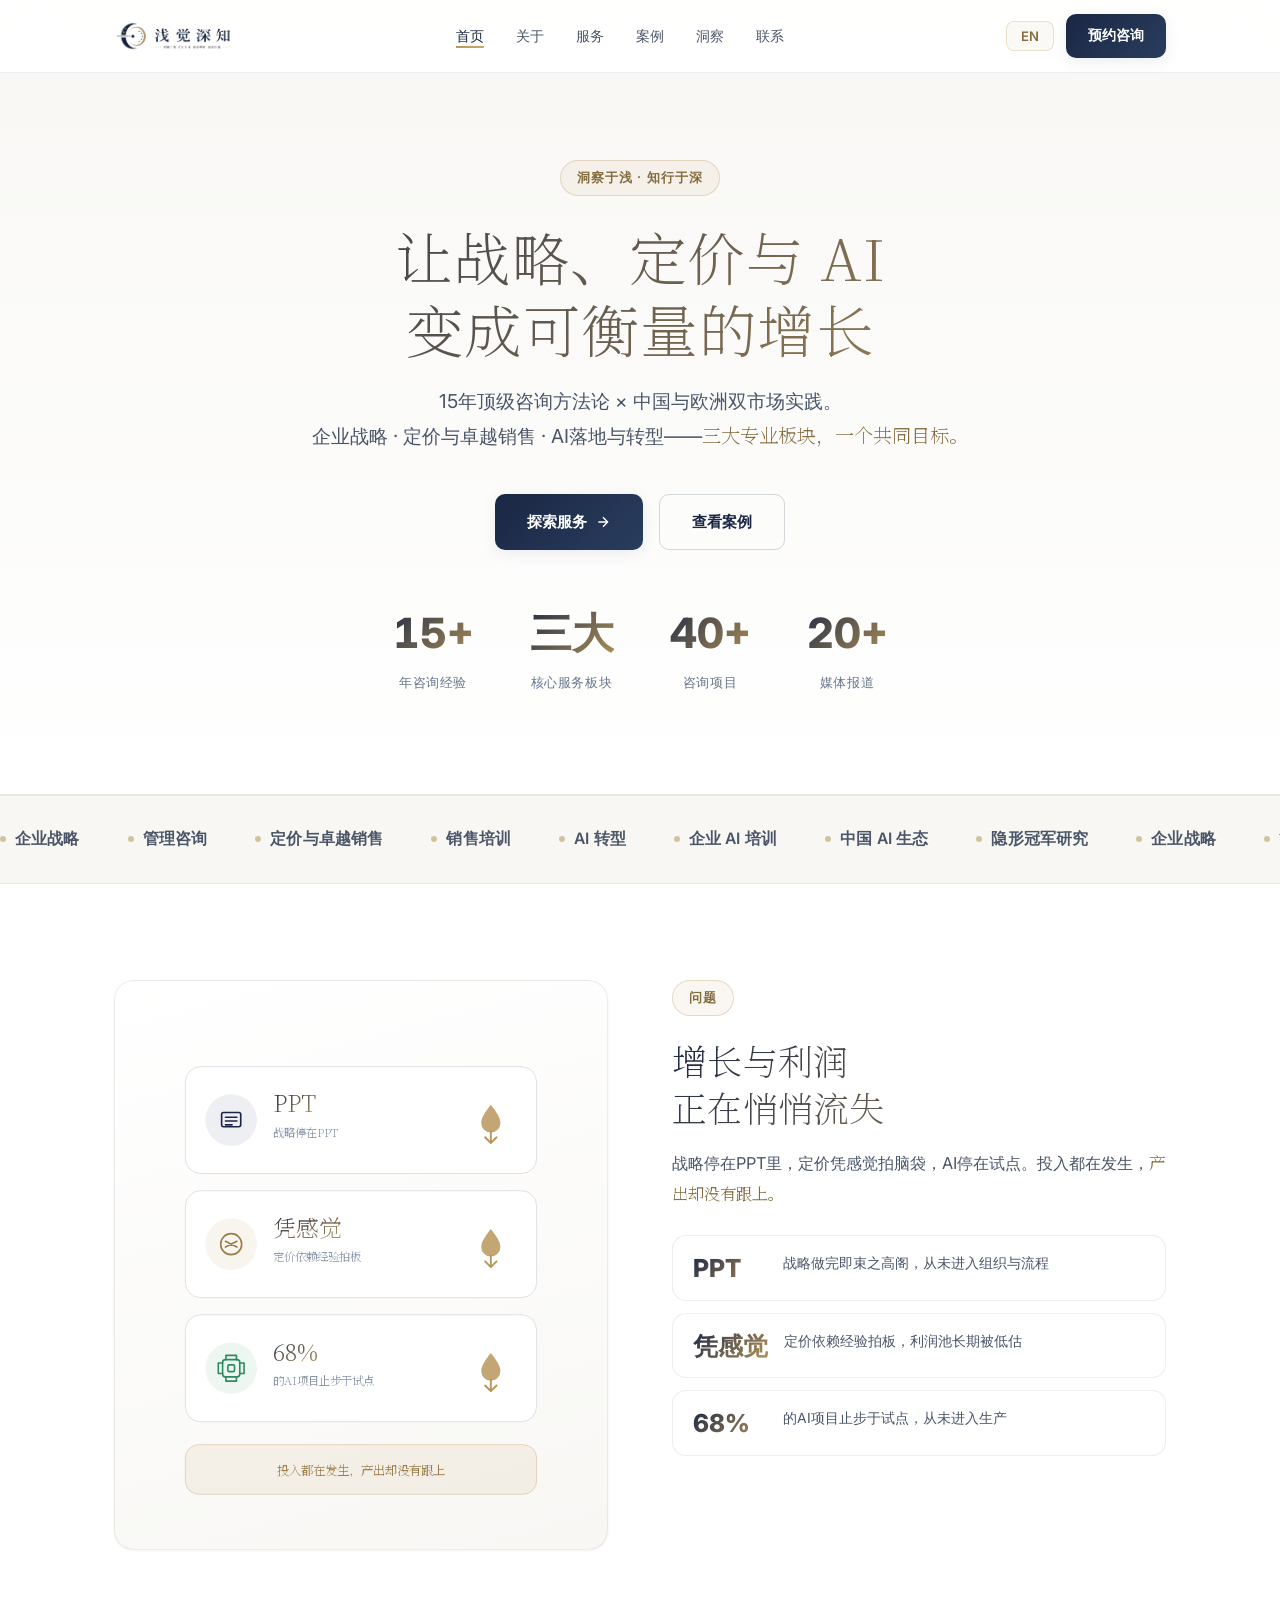
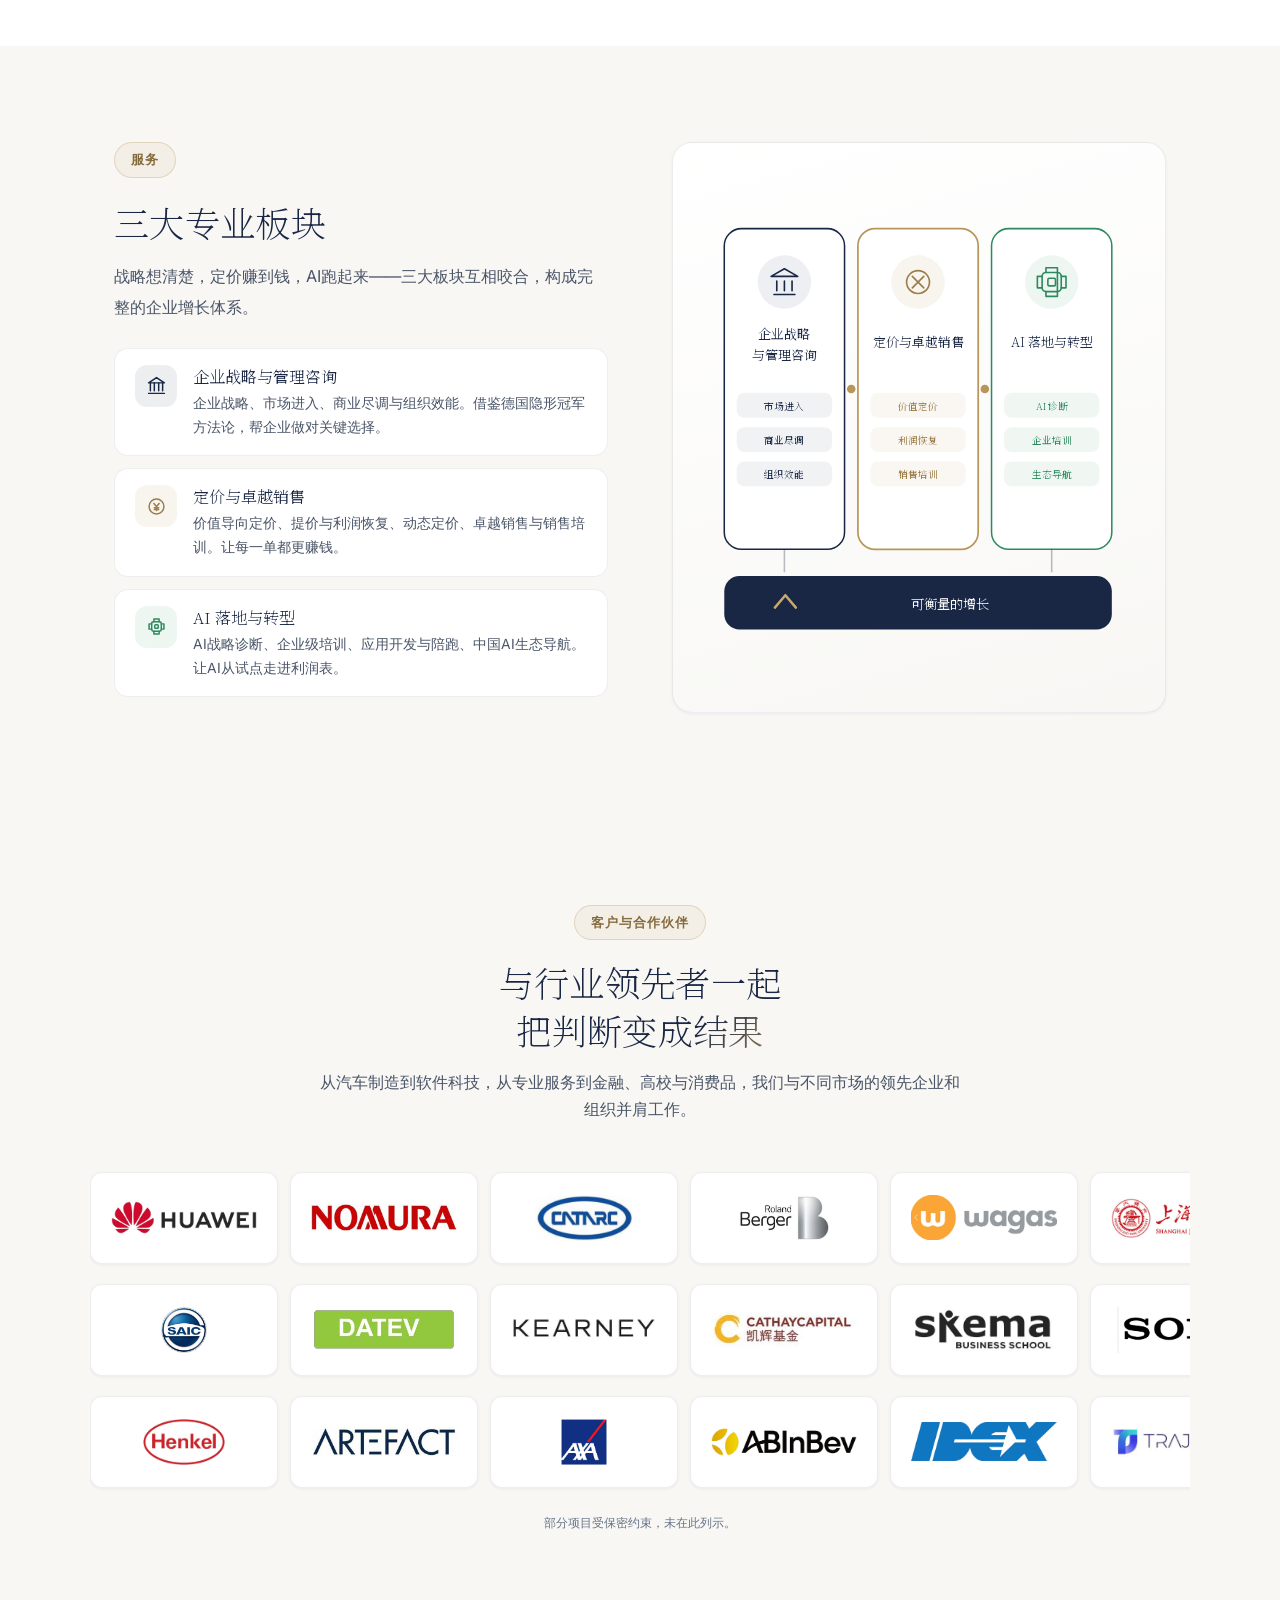
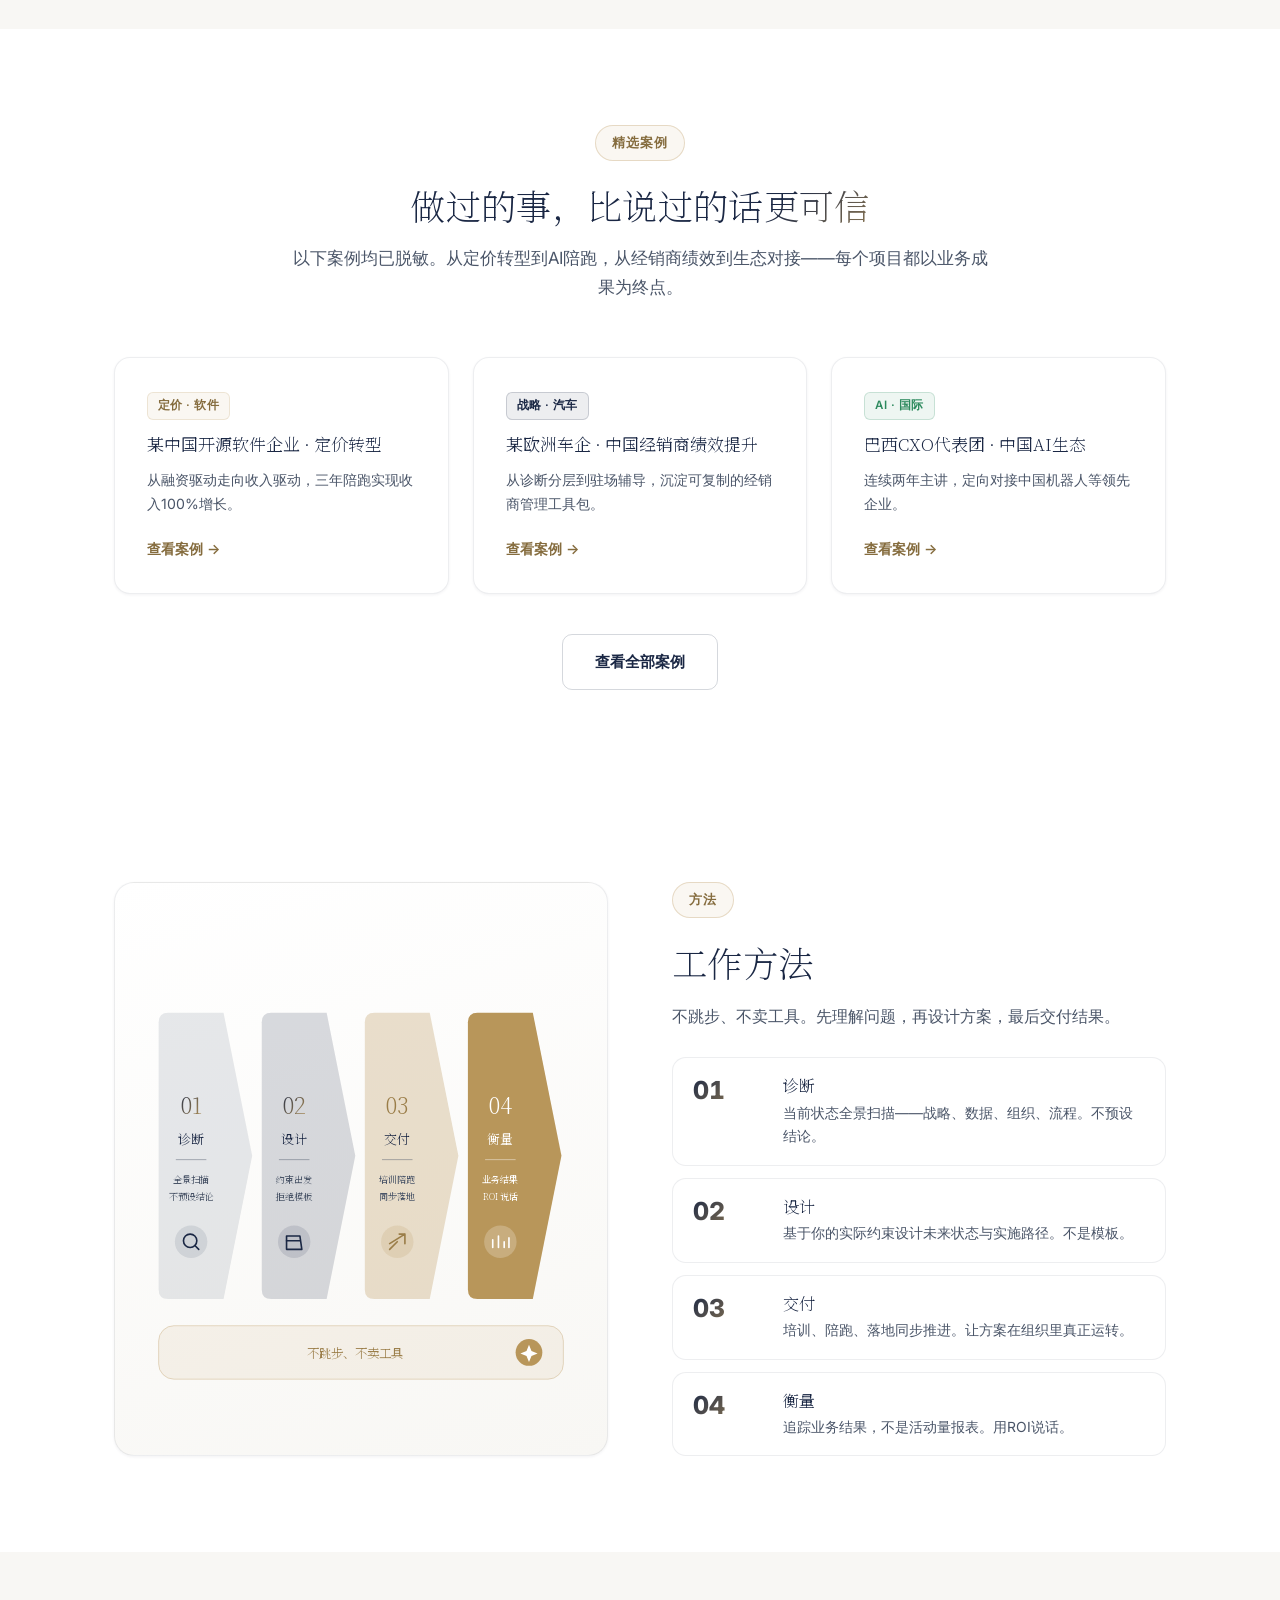
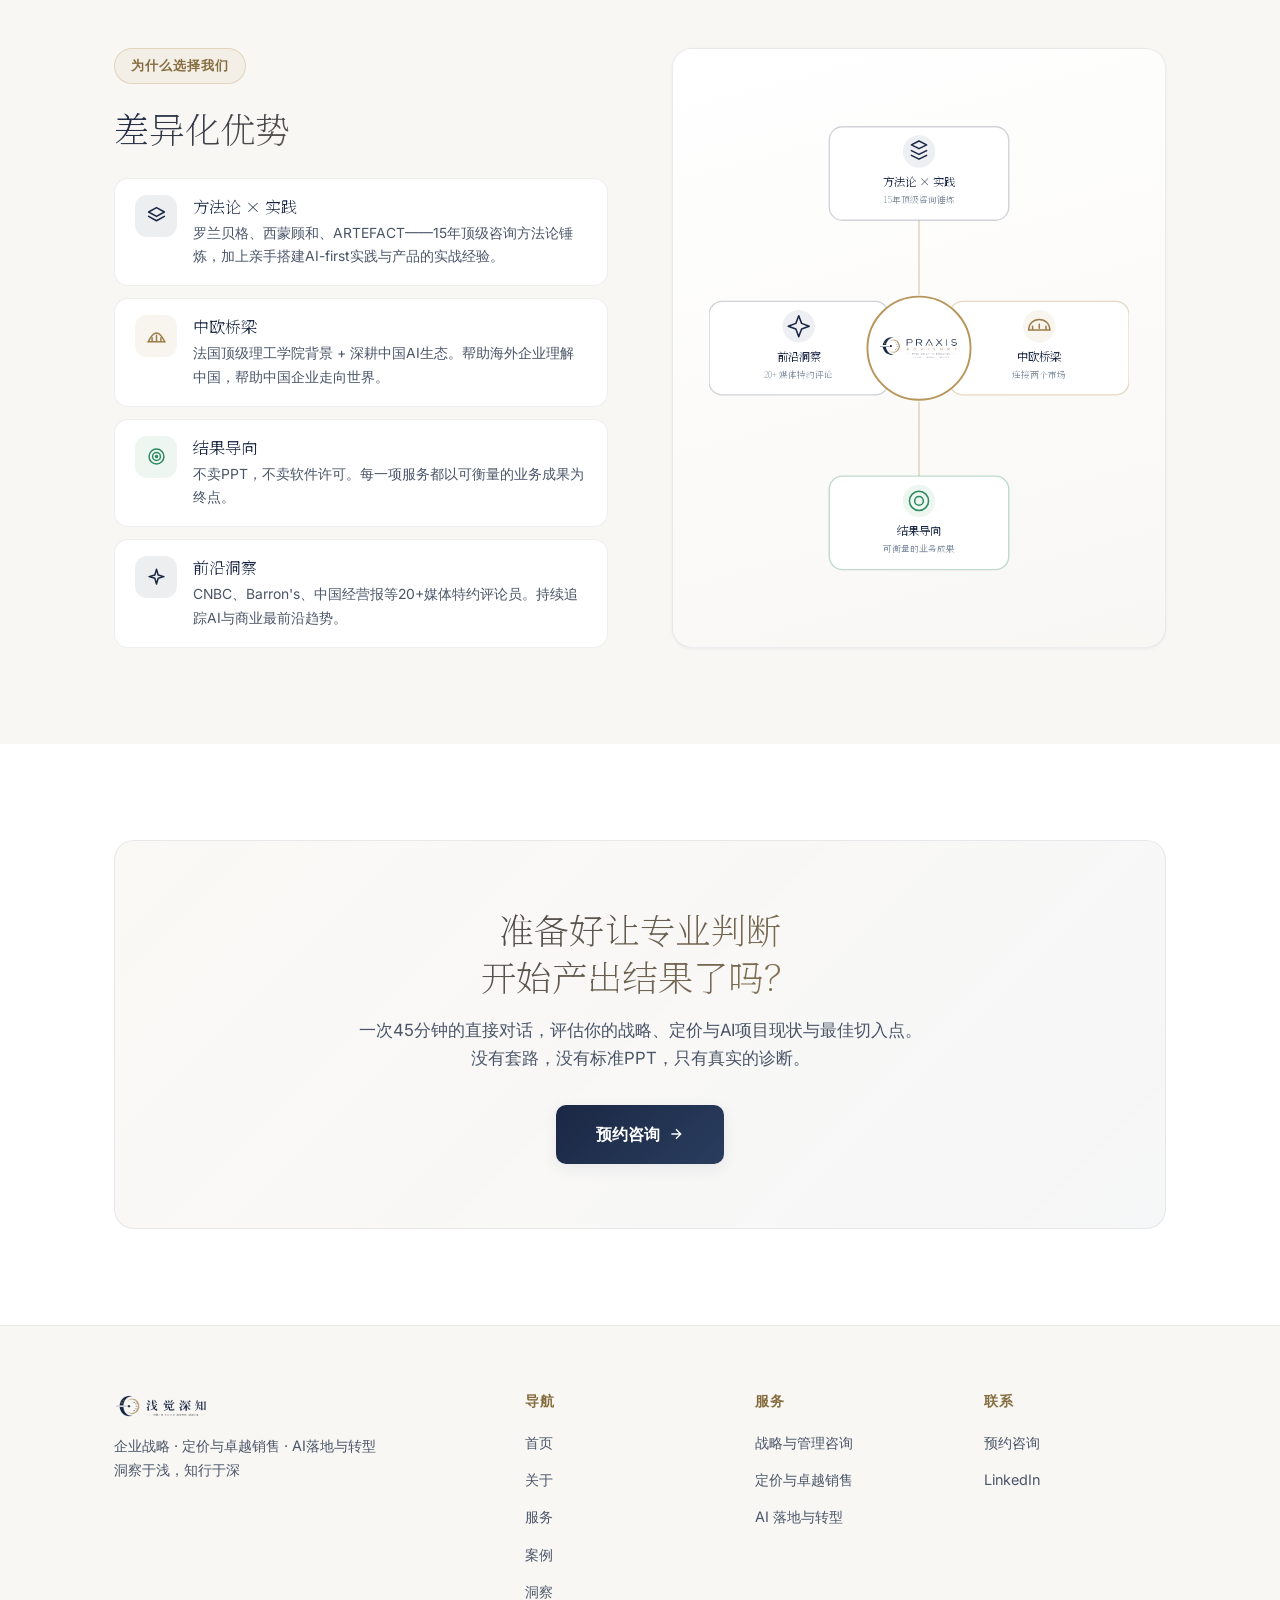
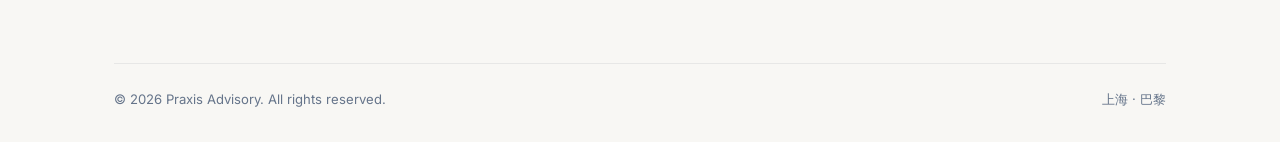
==== commit ff361888: "Refactor site: template build system, accessibility & contrast fixes, OG tags, favicon - Shared nav/" ====
--- a/docs/index.html
+++ b/docs/index.html
@@ -1,8 +1,21 @@
+<!-- 本文件由 build.mjs 生成；请编辑 src/index.html 并运行 node build.mjs，勿直接修改 -->
 <!DOCTYPE html>
 <html lang="zh-CN">
 <head>
 <meta charset="UTF-8">
 <meta name="viewport" content="width=device-width, initial-scale=1.0">
+<link rel="icon" type="image/png" sizes="32x32" href="assets/favicon-32.png">
+<link rel="apple-touch-icon" href="assets/apple-touch-icon.png">
+<meta property="og:type" content="website">
+<meta property="og:site_name" content="Praxis Advisory">
+<meta property="og:title" content="Praxis Advisory — 企业战略 · 定价 · AI 咨询">
+<meta property="og:description" content="Praxis Advisory（浅觉深知）— From Insight to Execution. 15年咨询经验，三大专业板块：企业战略与管理咨询、定价与卓越销售、AI落地与转型。连接中国与欧洲。">
+<meta property="og:url" content="https://alexandre0820.github.io/PraxisAdvisory/">
+<meta property="og:image" content="https://alexandre0820.github.io/PraxisAdvisory/assets/og-cover.png">
+<meta property="og:image:width" content="1200">
+<meta property="og:image:height" content="630">
+<meta property="og:locale" content="zh_CN">
+<meta name="twitter:card" content="summary_large_image">
 <title>Praxis Advisory — 企业战略 · 定价 · AI 咨询</title>
 <meta name="description" content="Praxis Advisory（浅觉深知）— From Insight to Execution. 15年咨询经验，三大专业板块：企业战略与管理咨询、定价与卓越销售、AI落地与转型。连接中国与欧洲。">
 <link rel="stylesheet" href="style.css">
@@ -67,14 +80,16 @@
       <button class="lang-toggle" onclick="toggleLang()" id="langBtn">EN</button>
       <a href="contact.html" class="btn btn-primary"><span data-lang="zh">预约咨询</span><span data-lang="en">Book a Call</span></a>
     </div>
-    <button class="nav-toggle" onclick="document.getElementById('navLinks').classList.toggle('open')">
+    <button class="nav-toggle" aria-expanded="false">
+      <span class="sr-only" data-lang="zh">打开菜单</span><span class="sr-only" data-lang="en">Open menu</span>
       <svg viewBox="0 0 24 24" fill="none" stroke="currentColor" stroke-width="2"><path d="M3 12h18M3 6h18M3 18h18"/></svg>
     </button>
   </div>
 </nav>
 
+
 <section class="hero">
-  <div class="badge">From Insight to Execution</div>
+  <div class="badge"><span data-lang="zh">洞察于浅 · 知行于深</span><span data-lang="en">From Insight to Execution</span></div>
   <h1 class="gradient-text" style="margin-top:24px;">
     <span data-lang="zh">让战略、定价与 AI<br>变成可衡量的增长</span>
     <span data-lang="en">Turn Strategy, Pricing & AI<br>Into Measurable Growth</span>
@@ -92,7 +107,7 @@
   </div>
   <div class="stats">
     <div class="stat"><div class="stat-num">15+</div><div class="stat-label"><span data-lang="zh">年咨询经验</span><span data-lang="en">Years Experience</span></div></div>
-    <div class="stat"><div class="stat-num">3</div><div class="stat-label"><span data-lang="zh">核心服务板块</span><span data-lang="en">Core Disciplines</span></div></div>
+    <div class="stat"><div class="stat-num"><span data-lang="zh">三大</span><span data-lang="en">3</span></div><div class="stat-label"><span data-lang="zh">核心服务板块</span><span data-lang="en">Core Disciplines</span></div></div>
     <div class="stat"><div class="stat-num">40+</div><div class="stat-label"><span data-lang="zh">咨询项目</span><span data-lang="en">Engagements</span></div></div>
     <div class="stat"><div class="stat-num">20+</div><div class="stat-label"><span data-lang="zh">媒体报道</span><span data-lang="en">Publications</span></div></div>
   </div>
@@ -300,9 +315,9 @@
     </div></div>
     <div class="client-marquee client-marquee--reverse" style="--client-speed:58s;--client-delay:-24s"><div class="client-track">
       <div class="client-logo-group">
-        <div class="client-logo"><img src="assets/client-logos/saic.png" alt="SAIC"></div><div class="client-logo"><img src="assets/client-logos/datev.png" alt="DATEV"></div><div class="client-logo"><img src="assets/client-logos/kearney.png" alt="Kearney"></div><div class="client-logo"><img src="assets/client-logos/cathay-capital.png" alt="Cathay Capital"></div><div class="client-logo"><img src="assets/client-logos/skema.png" alt="SKEMA"></div><div class="client-logo"><img src="assets/client-logos/sony.png" alt="Sony"></div><div class="client-logo"><img src="assets/client-logos/volkswagen.png" alt="Volkswagen"></div><div class="client-logo"><img src="assets/client-logos/zentao.png" alt="禅道 ZenTao"></div><div class="client-logo"><img src="assets/client-logos/arthur-d-little.png" alt="Arthur D. Little"></div><div class="client-logo"><img src="assets/client-logos/gaocheng.png" alt="高成投资"></div><div class="client-logo"><img src="assets/client-logos/knightauto.png" alt="KnightAuto"></div><div class="client-logo client-logo--gov"><span class="client-seal">甬</span><span class="client-city">Ningbo · 宁波</span></div>
+        <div class="client-logo"><img src="assets/client-logos/saic.png" alt="SAIC"></div><div class="client-logo"><img src="assets/client-logos/datev.png" alt="DATEV"></div><div class="client-logo"><img src="assets/client-logos/kearney.png" alt="Kearney"></div><div class="client-logo"><img src="assets/client-logos/cathay-capital.png" alt="Cathay Capital"></div><div class="client-logo"><img src="assets/client-logos/skema.png" alt="SKEMA"></div><div class="client-logo"><img src="assets/client-logos/sony.png" alt="Sony"></div><div class="client-logo"><img src="assets/client-logos/volkswagen.png" alt="Volkswagen"></div><div class="client-logo"><img src="assets/client-logos/zentao.png" alt="禅道 ZenTao"></div><div class="client-logo"><img src="assets/client-logos/arthur-d-little.png" alt="Arthur D. Little"></div><div class="client-logo"><img src="assets/client-logos/gaocheng.png" alt="高成投资"></div><div class="client-logo"><img src="assets/client-logos/knightauto.png" alt="KnightAuto"></div><div class="client-logo"><img src="assets/client-logos/jcg.png" alt="Janus Continental Group"></div><div class="client-logo client-logo--gov"><span class="client-seal">甬</span><span class="client-city">Ningbo · 宁波</span></div>
       </div><div class="client-logo-group" aria-hidden="true">
-        <div class="client-logo"><img src="assets/client-logos/saic.png" alt=""></div><div class="client-logo"><img src="assets/client-logos/datev.png" alt=""></div><div class="client-logo"><img src="assets/client-logos/kearney.png" alt=""></div><div class="client-logo"><img src="assets/client-logos/cathay-capital.png" alt=""></div><div class="client-logo"><img src="assets/client-logos/skema.png" alt=""></div><div class="client-logo"><img src="assets/client-logos/sony.png" alt=""></div><div class="client-logo"><img src="assets/client-logos/volkswagen.png" alt=""></div><div class="client-logo"><img src="assets/client-logos/zentao.png" alt=""></div><div class="client-logo"><img src="assets/client-logos/arthur-d-little.png" alt=""></div><div class="client-logo"><img src="assets/client-logos/gaocheng.png" alt=""></div><div class="client-logo"><img src="assets/client-logos/knightauto.png" alt=""></div><div class="client-logo client-logo--gov"><span class="client-seal">甬</span><span class="client-city">Ningbo · 宁波</span></div>
+        <div class="client-logo"><img src="assets/client-logos/saic.png" alt=""></div><div class="client-logo"><img src="assets/client-logos/datev.png" alt=""></div><div class="client-logo"><img src="assets/client-logos/kearney.png" alt=""></div><div class="client-logo"><img src="assets/client-logos/cathay-capital.png" alt=""></div><div class="client-logo"><img src="assets/client-logos/skema.png" alt=""></div><div class="client-logo"><img src="assets/client-logos/sony.png" alt=""></div><div class="client-logo"><img src="assets/client-logos/volkswagen.png" alt=""></div><div class="client-logo"><img src="assets/client-logos/zentao.png" alt=""></div><div class="client-logo"><img src="assets/client-logos/arthur-d-little.png" alt=""></div><div class="client-logo"><img src="assets/client-logos/gaocheng.png" alt=""></div><div class="client-logo"><img src="assets/client-logos/knightauto.png" alt=""></div><div class="client-logo"><img src="assets/client-logos/jcg.png" alt=""></div><div class="client-logo client-logo--gov"><span class="client-seal">甬</span><span class="client-city">Ningbo · 宁波</span></div>
       </div>
     </div></div>
     <div class="client-marquee" style="--client-speed:54s;--client-delay:-38s"><div class="client-track">
@@ -325,19 +340,19 @@
     </div>
     <div class="case-feature">
       <a href="cases.html#pricing"><div class="card">
-        <div class="case-top" style="margin-bottom:12px;"><span style="font-size:.72rem;padding:4px 10px;border-radius:6px;font-weight:600;background:rgba(184,150,90,0.08);color:var(--gold-dark);border:1px solid rgba(184,150,90,0.2);"><span data-lang="zh">定价 · 软件</span><span data-lang="en">Pricing · Software</span></span></div>
+        <div class="case-top" style="margin-bottom:12px;"><span class="tag tag--gold"><span data-lang="zh">定价 · 软件</span><span data-lang="en">Pricing · Software</span></span></div>
         <h3 style="font-size:1.05rem;"><span data-lang="zh">某中国开源软件企业 · 定价转型</span><span data-lang="en">Chinese Open-Source Firm · Pricing Transformation</span></h3>
         <p style="font-size:.88rem;"><span data-lang="zh">从融资驱动走向收入驱动，三年陪跑实现收入100%增长。</span><span data-lang="en">Three-year co-pilot that doubled revenue — from capital-driven to revenue-driven growth.</span></p>
         <span class="card-link"><span data-lang="zh">查看案例 →</span><span data-lang="en">View Case →</span></span>
       </div></a>
       <a href="cases.html#strategy"><div class="card">
-        <div class="case-top" style="margin-bottom:12px;"><span style="font-size:.72rem;padding:4px 10px;border-radius:6px;font-weight:600;background:rgba(26,39,68,0.08);color:var(--navy);border:1px solid rgba(26,39,68,0.18);"><span data-lang="zh">战略 · 汽车</span><span data-lang="en">Strategy · Auto</span></span></div>
+        <div class="case-top" style="margin-bottom:12px;"><span class="tag tag--navy"><span data-lang="zh">战略 · 汽车</span><span data-lang="en">Strategy · Auto</span></span></div>
         <h3 style="font-size:1.05rem;"><span data-lang="zh">某欧洲车企 · 中国经销商绩效提升</span><span data-lang="en">European OEM · Dealer Performance in China</span></h3>
         <p style="font-size:.88rem;"><span data-lang="zh">从诊断分层到驻场辅导，沉淀可复制的经销商管理工具包。</span><span data-lang="en">Diagnosis, tiering and on-site coaching — a dealer-management toolkit rolled out network-wide.</span></p>
         <span class="card-link"><span data-lang="zh">查看案例 →</span><span data-lang="en">View Case →</span></span>
       </div></a>
       <a href="cases.html#ai"><div class="card">
-        <div class="case-top" style="margin-bottom:12px;"><span style="font-size:.72rem;padding:4px 10px;border-radius:6px;font-weight:600;background:rgba(45,138,94,0.08);color:var(--emerald);border:1px solid rgba(45,138,94,0.2);"><span data-lang="zh">AI · 国际</span><span data-lang="en">AI · International</span></span></div>
+        <div class="case-top" style="margin-bottom:12px;"><span class="tag tag--green"><span data-lang="zh">AI · 国际</span><span data-lang="en">AI · International</span></span></div>
         <h3 style="font-size:1.05rem;"><span data-lang="zh">巴西CXO代表团 · 中国AI生态</span><span data-lang="en">Brazilian CXOs · China AI Ecosystem</span></h3>
         <p style="font-size:.88rem;"><span data-lang="zh">连续两年主讲，定向对接中国机器人等领先企业。</span><span data-lang="en">Two years running — ecosystem briefings plus targeted connections to Chinese robotics leaders.</span></p>
         <span class="card-link"><span data-lang="zh">查看案例 →</span><span data-lang="en">View Case →</span></span>
@@ -539,20 +554,23 @@
           <img src="assets/logo-en.png" alt="Praxis Advisory" style="height:32px;" data-lang="en">
           <img src="assets/logo-cn.png" alt="浅觉深知" style="height:32px;" data-lang="zh">
         </a>
-        <p><span data-lang="zh">企业战略 · 定价与卓越销售 · AI落地与转型<br>洞察于浅，知行于深</span><span data-lang="en">Enterprise Strategy · Pricing & Sales Excellence · AI Transformation<br>From Insight to Execution</span></p>
+        <p><span data-lang="zh">企业战略 · 定价与卓越销售 · AI落地与转型<br>洞察于浅，知行于深</span><span data-lang="en">Enterprise Strategy · Pricing &amp; Sales Excellence · AI Transformation<br>From Insight to Execution</span></p>
       </div>
       <div><h4><span data-lang="zh">导航</span><span data-lang="en">Navigation</span></h4><ul><li><a href="index.html"><span data-lang="zh">首页</span><span data-lang="en">Home</span></a></li><li><a href="about.html"><span data-lang="zh">关于</span><span data-lang="en">About</span></a></li><li><a href="services.html"><span data-lang="zh">服务</span><span data-lang="en">Services</span></a></li><li><a href="cases.html"><span data-lang="zh">案例</span><span data-lang="en">Cases</span></a></li><li><a href="insights.html"><span data-lang="zh">洞察</span><span data-lang="en">Insights</span></a></li></ul></div>
-      <div><h4><span data-lang="zh">服务</span><span data-lang="en">Services</span></h4><ul><li><a href="services.html#strategy"><span data-lang="zh">战略与管理咨询</span><span data-lang="en">Strategy & Mgmt</span></a></li><li><a href="services.html#pricing"><span data-lang="zh">定价与卓越销售</span><span data-lang="en">Pricing & Sales</span></a></li><li><a href="services.html#ai"><span data-lang="zh">AI 落地与转型</span><span data-lang="en">AI Transformation</span></a></li></ul></div>
-      <div><h4><span data-lang="zh">联系</span><span data-lang="en">Contact</span></h4><ul><li><a href="contact.html"><span data-lang="zh">预约咨询</span><span data-lang="en">Book a Call</span></a></li><li><a href="https://www.linkedin.com/in/alexandre-lu/" target="_blank">LinkedIn</a></li></ul></div>
-    </div>
-    <div class="footer-bottom"><span>© 2026 Praxis Advisory. All rights reserved.</span><span><span data-lang="zh">上海 · 巴黎</span><span data-lang="en">Shanghai · Paris</span></span></div>
+      <div><h4><span data-lang="zh">服务</span><span data-lang="en">Services</span></h4><ul><li><a href="services.html#strategy"><span data-lang="zh">战略与管理咨询</span><span data-lang="en">Strategy &amp; Mgmt</span></a></li><li><a href="services.html#pricing"><span data-lang="zh">定价与卓越销售</span><span data-lang="en">Pricing &amp; Sales</span></a></li><li><a href="services.html#ai"><span data-lang="zh">AI 落地与转型</span><span data-lang="en">AI Transformation</span></a></li></ul></div>
+      <div><h4><span data-lang="zh">联系</span><span data-lang="en">Contact</span></h4><ul><li><a href="contact.html"><span data-lang="zh">预约咨询</span><span data-lang="en">Book a Call</span></a></li><li><a href="https://www.linkedin.com/in/alexandre-lu/" target="_blank" rel="noopener">LinkedIn</a></li></ul></div>
+    </div>
+    <div class="footer-bottom"><span>© <span id="year">2026</span> Praxis Advisory. All rights reserved.</span><span><span data-lang="zh">上海 · 巴黎</span><span data-lang="en">Shanghai · Paris</span></span></div>
   </div>
 </footer>
+
 
 <script>
 (function(){
   var nav=document.getElementById('nav');
   window.addEventListener('scroll',function(){nav.classList.toggle('scrolled',window.scrollY>40)});
+
+  /* 语言切换 */
   var currentLang='zh';
   try{currentLang=localStorage.getItem('praxis-lang')||'zh'}catch(e){}
   function apply(){
@@ -566,6 +584,31 @@
     apply();
   };
   apply();
+
+  /* 移动端菜单 */
+  var navToggle=document.querySelector('.nav-toggle');
+  var navLinks=document.getElementById('navLinks');
+  if(navToggle&&navLinks){
+    navToggle.addEventListener('click',function(){
+      var open=navLinks.classList.toggle('open');
+      navToggle.setAttribute('aria-expanded',open);
+    });
+  }
+
+  /* FAQ 折叠（键盘可达） */
+  document.addEventListener('click',function(e){
+    if(!e.target.closest)return;
+    var q=e.target.closest('.faq-q');
+    if(q){
+      var item=q.parentElement;
+      q.setAttribute('aria-expanded',item.classList.toggle('open'));
+    }
+  });
+
+  /* 版权年份 */
+  var year=document.getElementById('year');
+  if(year){year.textContent=new Date().getFullYear();}
 })();
 </script>
+
 </body></html>
--- a/docs/style.css
+++ b/docs/style.css
@@ -26,14 +26,15 @@
   --navy-light: #2a3d5e;
   --gold: #b8965a;
   --gold-light: #c9a96e;
-  --gold-dark: #9a7d48;
+  --gold-dark: #856c3e;
   --text: #1a2744;
   --text2: #4a5568;
-  --muted: #8896a7;
-  --accent: #b8965a;
+  --muted: #65748a;
   --emerald: #2d8a5e;
   --serif:'Noto Serif SC','Songti SC','STSong',STSong,SimSun,serif;
   --rose: #c53030;
+  --purple: #6d4fd8;
+  --amber: #b45309;
   --shadow-sm: 0 1px 3px rgba(26,39,68,0.06);
   --shadow-md: 0 4px 16px rgba(26,39,68,0.08);
   --shadow-lg: 0 8px 32px rgba(26,39,68,0.12);
@@ -197,7 +198,7 @@
 }
 .stat { text-align:center; }
 .stat-num {
-  font-size:2.6rem; font-weight:800;
+  font-size:2.6rem; font-weight:800; font-variant-numeric:tabular-nums;
   background:linear-gradient(135deg,var(--navy),var(--gold));
   -webkit-background-clip:text; -webkit-text-fill-color:transparent;
 }
@@ -227,6 +228,30 @@
   width:52px; height:52px; border-radius:14px;
   display:flex; align-items:center; justify-content:center;
   font-size:1.5rem; margin-bottom:20px;
+}
+.card-icon svg { width:24px; height:24px; }
+
+/* ===== 小标签（案例/服务卡片分类） ===== */
+.tag {
+  display:inline-block; font-size:.72rem; padding:4px 10px; border-radius:6px;
+  font-weight:600; letter-spacing:.04em; line-height:1.5;
+}
+.tag--gold  { background:rgba(184,150,90,0.08); color:var(--gold-dark); border:1px solid rgba(184,150,90,0.2); }
+.tag--navy  { background:rgba(26,39,68,0.08);   color:var(--navy);      border:1px solid rgba(26,39,68,0.18); }
+.tag--green { background:rgba(45,138,94,0.08);  color:var(--emerald);   border:1px solid rgba(45,138,94,0.2); }
+
+/* ===== 标题前小图标（h3 级别） ===== */
+.h3-icon {
+  display:inline-flex; align-items:center; justify-content:center;
+  width:34px; height:34px; border-radius:10px; margin-right:10px;
+  vertical-align:middle; flex-shrink:0;
+}
+.h3-icon svg { width:18px; height:18px; }
+
+/* ===== 屏幕阅读器专用文本 ===== */
+.sr-only {
+  position:absolute; width:1px; height:1px; padding:0; margin:-1px;
+  overflow:hidden; clip:rect(0 0 0 0); white-space:nowrap; border:0;
 }
 .card h3 { margin-bottom:12px; color:var(--navy); }
 .card p { font-size:.92rem; line-height:1.75; }
@@ -314,8 +339,10 @@
 .faq-q {
   font-size:1.05rem; font-weight:600; color:var(--navy); cursor:pointer;
   display:flex; justify-content:space-between; align-items:center;
-}
-.faq-q::after { content:'+'; font-size:1.4rem; color:var(--gold); transition:transform .3s; }
+  width:100%; text-align:left; background:none; border:none; font-family:inherit;
+}
+.faq-q:focus-visible { outline:2px solid var(--gold); outline-offset:4px; border-radius:6px; }
+.faq-q::after { content:'+'; font-size:1.4rem; color:var(--gold-dark); transition:transform .3s; }
 .faq-item.open .faq-q::after { transform:rotate(45deg); }
 .faq-a {
   max-height:0; overflow:hidden; transition:max-height .4s ease;
@@ -352,18 +379,11 @@
 }
 
 /* ===== Bilingual ===== */
-text[data-lang="en"]{display:none}
-body.lang-en text[data-lang="zh"]{display:none}
-body.lang-en text[data-lang="en"]{display:inline}
+/* 隐藏非当前语言；切换时用 revert 恢复元素自身默认的 display，
+   对 span/img/svg text/div 等任意标签一律适用，无需按元素类型分别覆盖 */
 [data-lang="en"] { display:none; }
 body.lang-en [data-lang="zh"] { display:none; }
-body.lang-en [data-lang="en"] { display:block; }
-span[data-lang="en"] { display:none; }
-body.lang-en span[data-lang="zh"] { display:none; }
-body.lang-en span[data-lang="en"] { display:inline; }
-.nav-links span[data-lang="en"] { display:none; }
-body.lang-en .nav-links span[data-lang="zh"] { display:none; }
-body.lang-en .nav-links span[data-lang="en"] { display:inline; }
+body.lang-en [data-lang="en"] { display:revert; }
 
 /* ===== Responsive ===== */
 @media(max-width:900px) {
